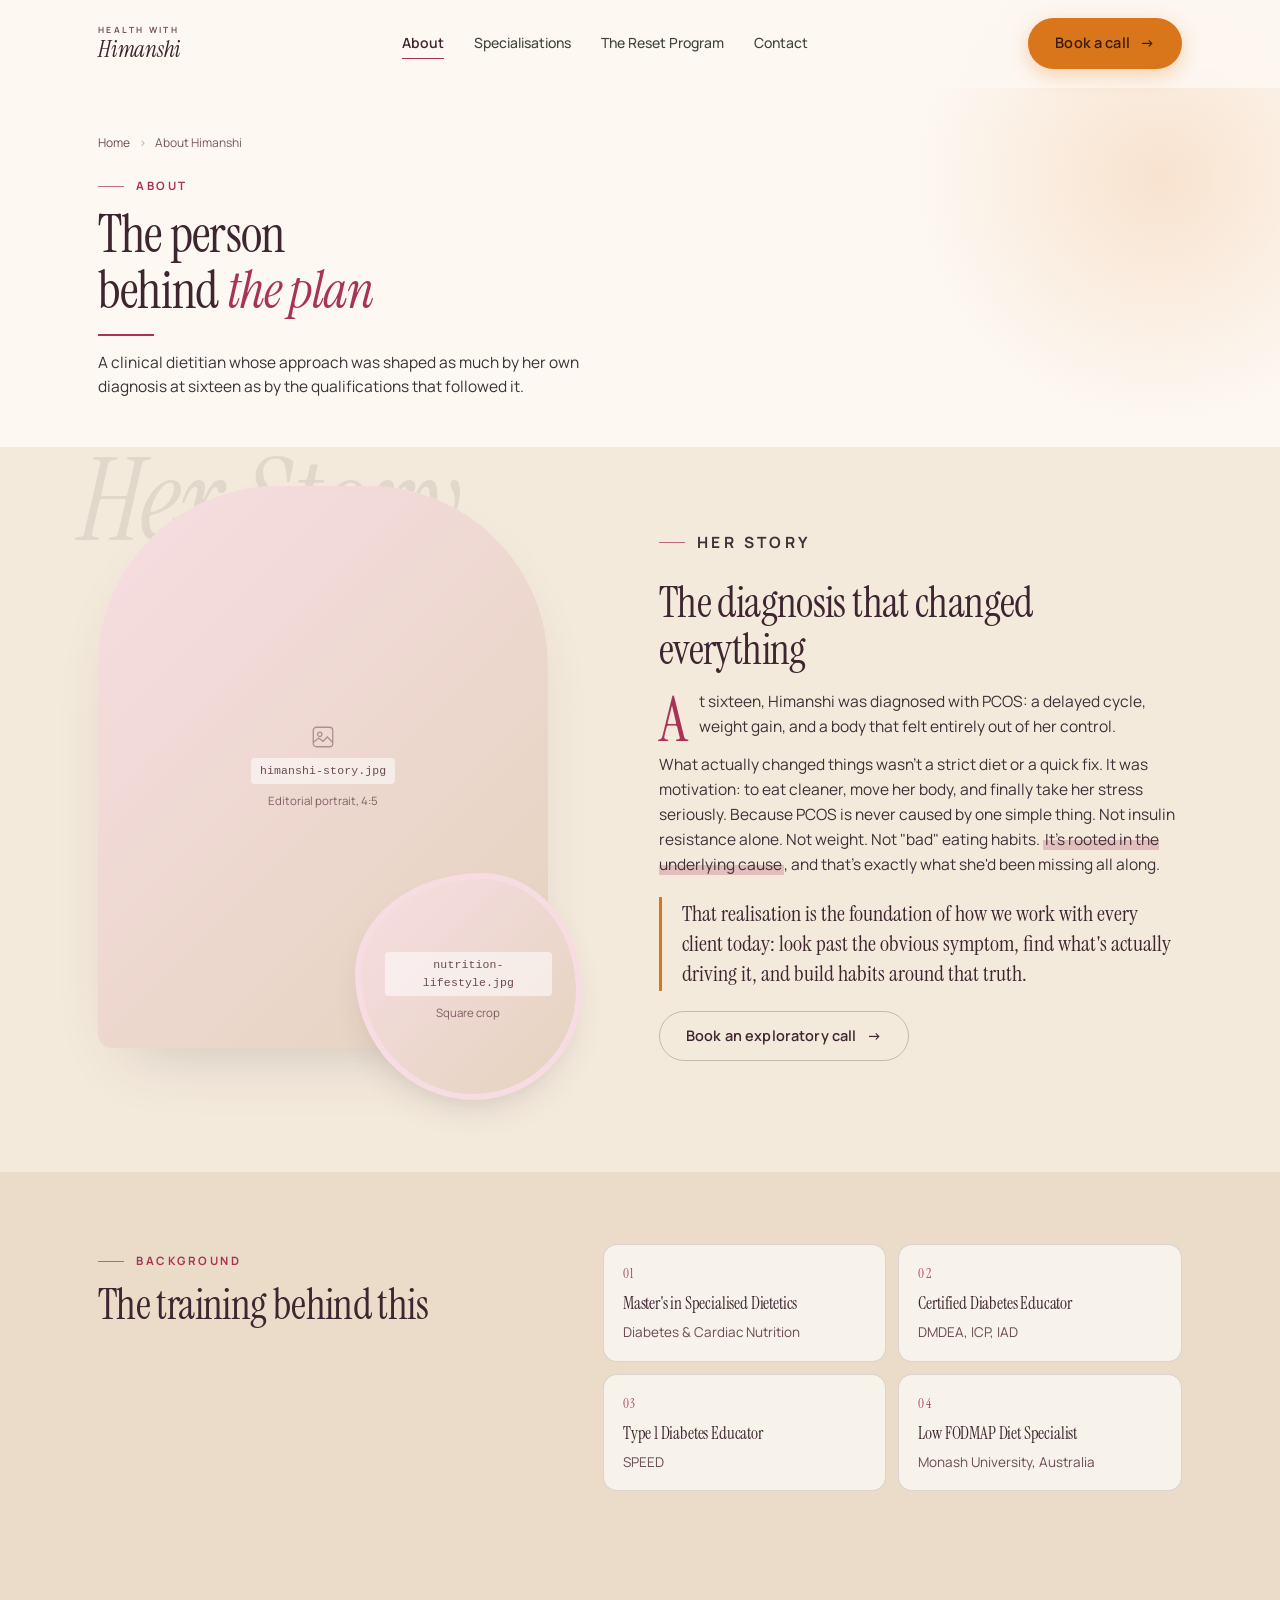
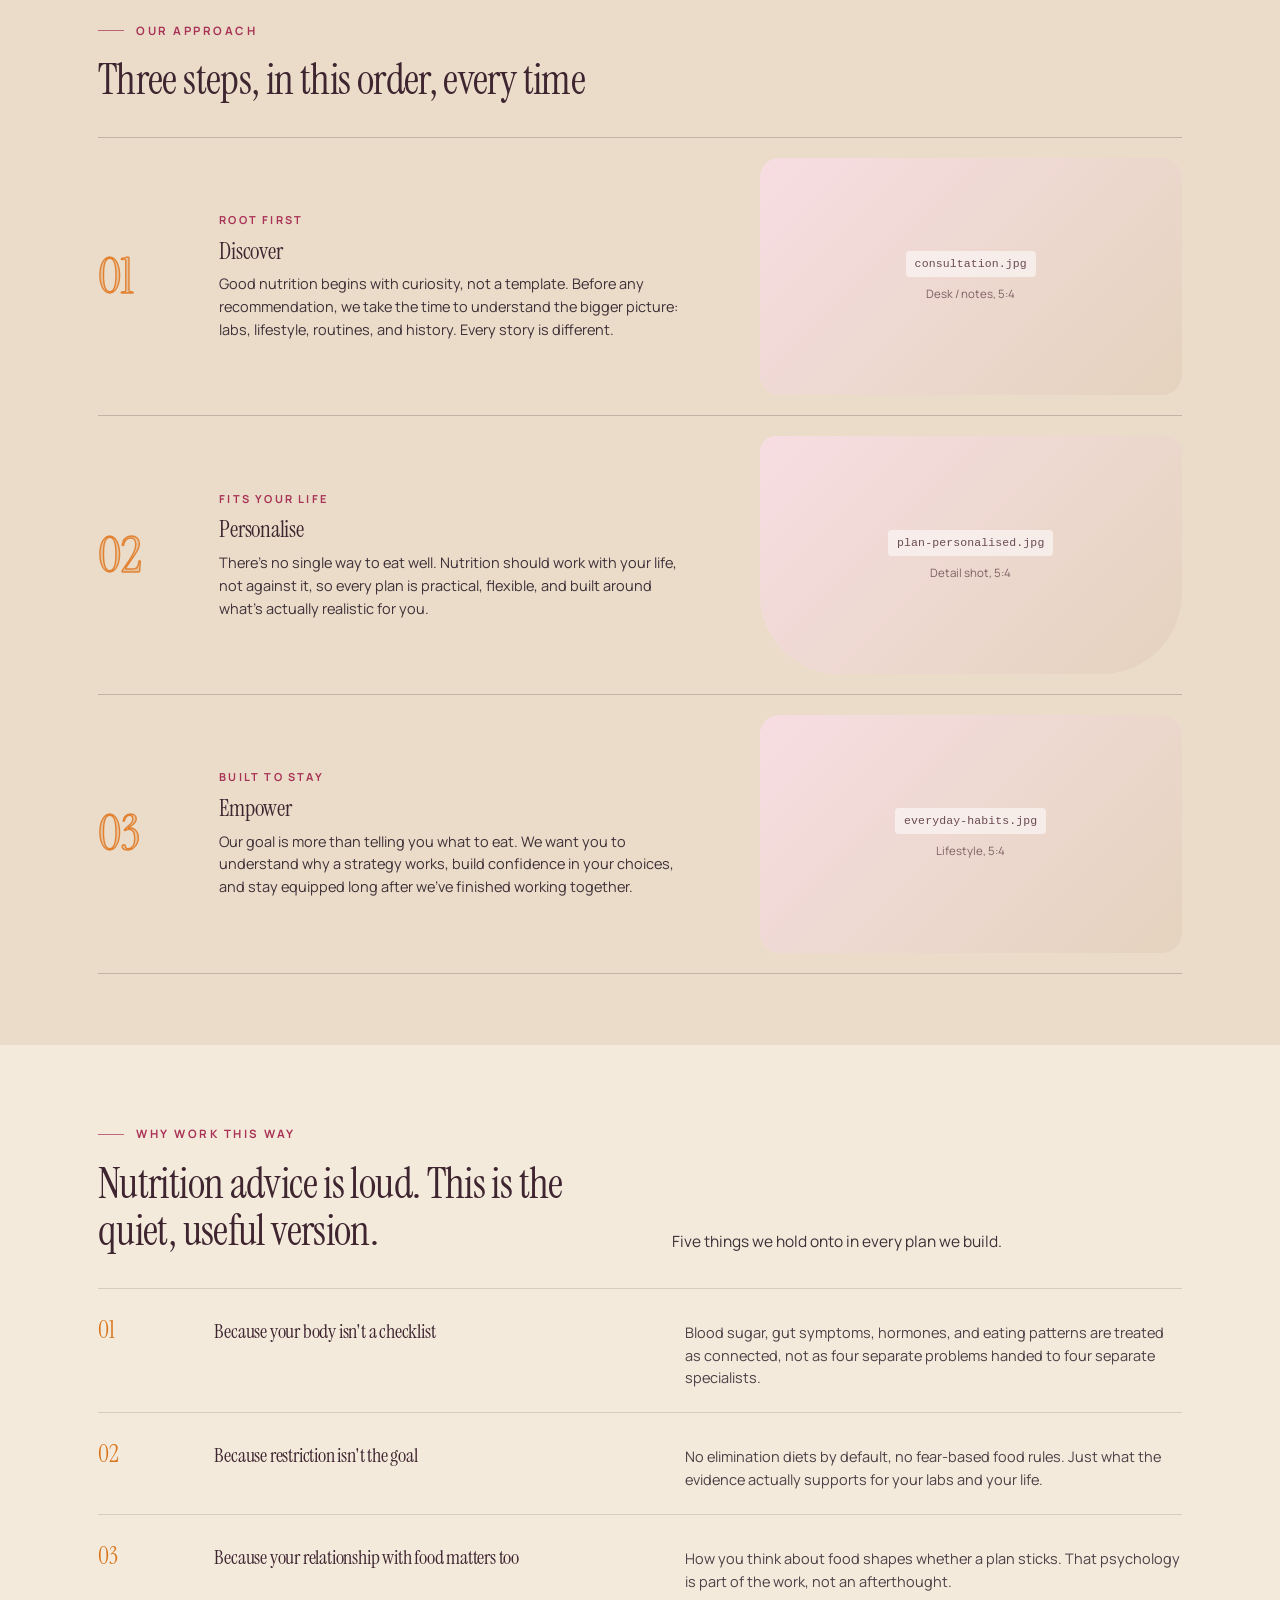
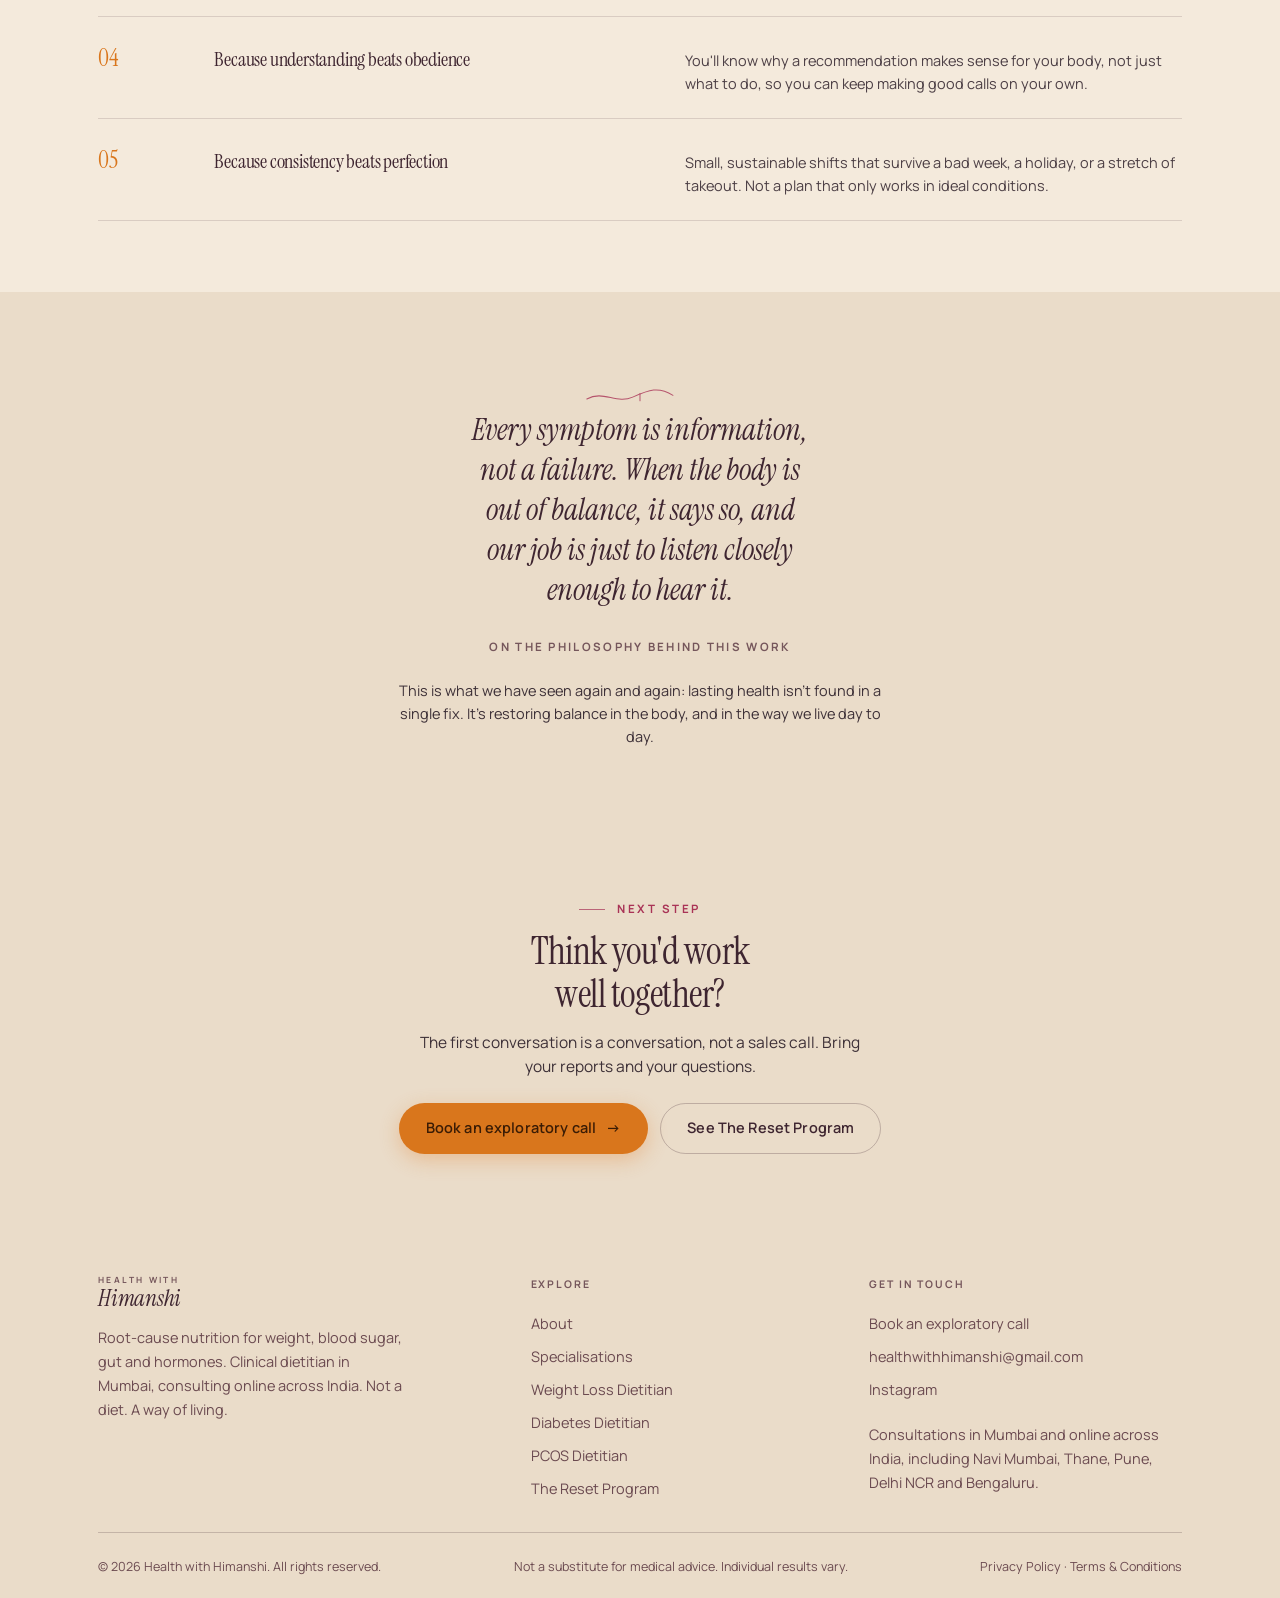
==== about.html @ 66c4ec66 "Add files via upload" ====
<!DOCTYPE html>
<html lang="en-IN">
<head>
<meta charset="UTF-8">
<meta name="viewport" content="width=device-width, initial-scale=1.0">
<meta name="color-scheme" content="light only">
<meta name="theme-color" content="#FDF8F2">
<title>About Himanshi Daryani | Clinical Dietitian in Mumbai</title>
<meta name="description" content="Himanshi Daryani is a Mumbai-based clinical dietitian, Certified Diabetes Educator and Monash-trained Low FODMAP specialist. Her PCOS diagnosis at sixteen shaped how she works.">
<meta name="robots" content="index, follow, max-image-preview:large, max-snippet:-1">
<meta name="author" content="Himanshi Daryani">
<meta name="geo.region" content="IN-MH">
<meta name="geo.placename" content="Mumbai">
<link rel="canonical" href="https://healthwithhimanshi.com/about.html">
<link rel="icon" href="favicon.ico" sizes="any">
<link rel="icon" href="favicon.svg" type="image/svg+xml">
<link rel="apple-touch-icon" href="apple-touch-icon.png">
<meta property="og:type" content="website">
<meta property="og:site_name" content="Health with Himanshi">
<meta property="og:locale" content="en_IN">
<meta property="og:url" content="https://healthwithhimanshi.com/about.html">
<meta property="og:title" content="About Himanshi Daryani | Clinical Dietitian in Mumbai">
<meta property="og:description" content="Himanshi Daryani is a Mumbai-based clinical dietitian, Certified Diabetes Educator and Monash-trained Low FODMAP specialist. Her PCOS diagnosis at sixteen shaped how she works.">
<meta property="og:image" content="https://healthwithhimanshi.com/himanshi-hero.jpg">
<meta property="og:image:width" content="1200">
<meta property="og:image:height" content="1500">
<meta name="twitter:card" content="summary_large_image">
<meta name="twitter:title" content="About Himanshi Daryani | Clinical Dietitian in Mumbai">
<meta name="twitter:description" content="Himanshi Daryani is a Mumbai-based clinical dietitian, Certified Diabetes Educator and Monash-trained Low FODMAP specialist. Her PCOS diagnosis at sixteen shaped how she works.">
<meta name="twitter:image" content="https://healthwithhimanshi.com/himanshi-hero.jpg">
<link rel="preconnect" href="https://fonts.googleapis.com">
<link rel="preconnect" href="https://fonts.gstatic.com" crossorigin>
<link href="https://fonts.googleapis.com/css2?family=Instrument+Serif:ital@0;1&family=Manrope:wght@400;500;600;700&display=swap" rel="stylesheet">
<link rel="stylesheet" href="assets/styles.css">
<script src="assets/script.js" defer></script>
<script type="application/ld+json">
{
  "@context": "https://schema.org",
  "@type": ["MedicalBusiness", "Dietitian"],
  "@id": "https://healthwithhimanshi.com/#business",
  "name": "Health with Himanshi",
  "alternateName": ["Himanshi Daryani, Clinical Dietitian & Nutritionist", "Health with Himanshi Dietician Mumbai"],
  "url": "https://healthwithhimanshi.com/",
  "image": "https://healthwithhimanshi.com/himanshi-hero.jpg",
  "logo": "https://healthwithhimanshi.com/himanshi-hero.jpg",
  "description": "Clinical dietitian and nutritionist in Mumbai offering root-cause nutrition counselling for weight loss, diabetes, PCOS, gut health and cholesterol. In-clinic in Mumbai and online across India.",
  "priceRange": "$$",
  "email": "healthwithhimanshi@gmail.com",
  "currenciesAccepted": "INR",
  "address": {
    "@type": "PostalAddress",
    "addressLocality": "Mumbai",
    "addressRegion": "Maharashtra",
    "addressCountry": "IN"
  },
  "areaServed": [
    { "@type": "City", "name": "Mumbai" },
    { "@type": "City", "name": "Navi Mumbai" },
    { "@type": "City", "name": "Thane" },
    { "@type": "Country", "name": "India" }
  ],
  "availableLanguage": ["English", "Hindi"],
  "openingHoursSpecification": [{
    "@type": "OpeningHoursSpecification",
    "dayOfWeek": ["Monday", "Tuesday", "Wednesday", "Thursday", "Friday", "Saturday"],
    "opens": "10:00",
    "closes": "19:00"
  }],
  "sameAs": [
    "https://www.instagram.com/p/DcQxlRtiGsH"
  ],
  "knowsAbout": [
    "Weight loss and sustainable weight management",
    "Type 2 Diabetes nutrition",
    "Type 1 Diabetes carbohydrate counting",
    "Prediabetes and insulin resistance",
    "Polycystic Ovary Syndrome (PCOS)",
    "Irritable Bowel Syndrome and low FODMAP diet",
    "Cholesterol and cardiac nutrition",
    "Indian vegetarian diet planning"
  ],
  "medicalSpecialty": "Dietetics",
  "founder": {
    "@type": "Person",
    "@id": "https://healthwithhimanshi.com/#himanshi",
    "name": "Himanshi Daryani",
    "jobTitle": "Clinical Dietitian & Nutritionist",
    "hasCredential": [
      "Master's in Specialised Dietetics, Diabetes & Cardiac Nutrition",
      "Certified Diabetes Educator (DMDEA, ICP, IAD)",
      "Type 1 Diabetes Educator (SPEED)",
      "Low FODMAP Diet Specialist, Monash University, Australia"
    ]
  },
  "hasOfferCatalog": {
    "@type": "OfferCatalog",
    "name": "Nutrition counselling services",
    "itemListElement": [
      { "@type": "Offer", "itemOffered": { "@type": "Service", "name": "Weight loss nutrition counselling", "url": "https://healthwithhimanshi.com/weight-loss-dietitian-mumbai.html" } },
      { "@type": "Offer", "itemOffered": { "@type": "Service", "name": "Diabetes nutrition counselling", "url": "https://healthwithhimanshi.com/diabetes-dietitian-mumbai.html" } },
      { "@type": "Offer", "itemOffered": { "@type": "Service", "name": "PCOS nutrition counselling", "url": "https://healthwithhimanshi.com/pcos-dietitian-mumbai.html" } },
      { "@type": "Offer", "itemOffered": { "@type": "Service", "name": "The Reset Program", "url": "https://healthwithhimanshi.com/programs.html" } }
    ]
  },
  "makesOffer": {
    "@type": "Offer",
    "itemOffered": {
      "@type": "Service",
      "name": "The Reset Program",
      "description": "A structured, personalised 1:1 nutrition counselling programme for weight, blood sugar, gut or hormonal concerns.",
      "provider": { "@id": "https://healthwithhimanshi.com/#business" }
    }
  }
}
</script>
<script type="application/ld+json">
{
  "@context": "https://schema.org",
  "@type": "BreadcrumbList",
  "itemListElement": [
    {
      "@type": "ListItem",
      "position": 1,
      "name": "Home",
      "item": "https://healthwithhimanshi.com/"
    },
    {
      "@type": "ListItem",
      "position": 2,
      "name": "About",
      "item": "https://healthwithhimanshi.com/about.html"
    }
  ]
}
</script>
</head>
<body>
<a class="skip" href="#main">Skip to content</a>
<header class="site-header" id="top">
  <nav class="nav" aria-label="Primary">
    <a href="index.html" class="brand" aria-label="Health with Himanshi, home">
      <span class="brand-text">
        <span class="brand-top">Health with</span>
        <span class="brand-name">Himanshi</span>
      </span>
    </a>
    <div class="navlinks">
      <a href="about.html" aria-current="page">About</a>
      <a href="specialisations.html">Specialisations</a>
      <a href="programs.html">The Reset Program</a>
      <a href="contact.html">Contact</a>
    </div>
    <a href="contact.html" class="btn btn-primary nav-cta">Book a call <span class="arw" aria-hidden="true">&#8594;</span></a>
    <button class="menu-btn" id="menuBtn" aria-label="Open menu" aria-expanded="false" aria-controls="drawer">
      <span aria-hidden="true"></span>
    </button>
  </nav>
</header>
<div class="drawer" id="drawer">
  <a href="about.html" aria-current="page">About</a>
  <a href="specialisations.html">Specialisations</a>
  <a href="programs.html">The Reset Program</a>
  <a href="contact.html">Contact</a>
  <a href="contact.html" class="drawer-cta">Get in touch &#8594;</a>
</div>
<main id="main">
<section class="page-hero band-ivory">
  <div class="wrap">
    <div class="crumb"><a href="index.html">Home</a><span aria-hidden="true">&rsaquo;</span><span>About Himanshi</span></div>
    <p class="eyebrow rv">About</p>
    <h1 class="rv rv-d1">The person behind <span class="accent">the plan</span></h1>
    <div class="rule rv rv-d1"></div>
    <p class="lede rv rv-d2">A clinical dietitian whose approach was shaped as much by her own diagnosis at sixteen as by the qualifications that followed it.</p>
      
  </div>
</section><section id="story" class="band-sage pad-bot" style="padding-top:clamp(20px,3vw,40px)">
  <div class="wrap story-grid">
    <div class="story-media rv">
      <span class="story-watermark" aria-hidden="true">Her Story</span>
      <!-- ▼ REPLACE: himanshi-story.jpg -->
      <div class="frame frame-arch story-main">
        <img src="himanshi-story.jpg" loading="lazy" decoding="async" alt="Himanshi at work with a client">
        <div class="ph" aria-hidden="true">
          <svg viewBox="0 0 24 24" fill="none" stroke="currentColor" stroke-width="1.2"><rect x="3" y="3" width="18" height="18" rx="3"/><circle cx="9" cy="9.5" r="2"/><path d="m3 17 5-4 4 3 4-4 5 5"/></svg>
          <code>himanshi-story.jpg</code>
          <small>Editorial portrait, 4:5</small>
        </div>
      </div>
      <!-- ▼ REPLACE: nutrition-lifestyle.jpg -->
      <div class="frame frame-blob story-sub">
        <img src="nutrition-lifestyle.jpg" loading="lazy" decoding="async" alt="Everyday food and lifestyle detail">
        <div class="ph" aria-hidden="true"><code>nutrition-lifestyle.jpg</code><small>Square crop</small></div>
      </div>
    </div>
    <div class="story-body">
      <p class="eyebrow rv">Her Story</p>
      <h2 class="rv rv-d1">The diagnosis that changed everything</h2>
      <p class="first rv rv-d2">At sixteen, Himanshi was diagnosed with PCOS: a delayed cycle, weight gain, and a body that felt entirely out of her control.</p>
      <p class="rv rv-d2">What actually changed things wasn't a strict diet or a quick fix. It was motivation: to eat cleaner, move her body, and finally take her stress seriously. Because PCOS is never caused by one simple thing. Not insulin resistance alone. Not weight. Not "bad" eating habits. <mark class="hl">It's rooted in the underlying cause</mark>, and that's exactly what she'd been missing all along.</p>
      <blockquote class="pullquote rv rv-d3">That realisation is the foundation of how we work with every client today: look past the obvious symptom, find what's actually driving it, and build habits around that truth.</blockquote>
      <a href="contact.html" class="btn btn-ghost rv rv-d3">Book an exploratory call <span class="arw" aria-hidden="true">→</span></a>
    </div>
  </div>
</section><section id="credentials" class="band-olive pad">
  <div class="wrap cred-grid">
    <div class="cred-lead">
      <p class="eyebrow rv">Background</p>
      <!-- Was "Why trust Himanshi?" (mine, third-person). Reverted to her own phrasing, hedge removed.
           The invented sub-line has been deleted rather than left as an unverified claim. -->
      <h2 class="rv rv-d1">The training behind this</h2>
    </div>
    <div class="cred-cards">
      <article class="cred-card rv rv-d1">
        <span class="idx">01</span>
        <h3>Master's in Specialised Dietetics</h3>
        <p>Diabetes &amp; Cardiac Nutrition</p>
      </article>
      <article class="cred-card rv rv-d2">
        <span class="idx">02</span>
        <h3>Certified Diabetes Educator</h3>
        <p>DMDEA, ICP, IAD</p>
      </article>
      <article class="cred-card rv rv-d3">
        <span class="idx">03</span>
        <h3>Type 1 Diabetes Educator</h3>
        <p>SPEED</p>
      </article>
      <article class="cred-card rv rv-d4">
        <span class="idx">04</span>
        <h3>Low FODMAP Diet Specialist</h3>
        <p>Monash University, Australia</p>
      </article>
    </div>
  </div>
</section><section id="approach" class="band-olive pad-bot" style="padding-top:clamp(30px,4vw,50px)">
  <div class="wrap">
    <div class="why-head">
      <div>
        <p class="eyebrow rv">Our approach</p>
        <h2 class="rv rv-d1" style="margin-top:16px">Three steps, in this order, every time</h2>
      </div>
    </div>
    <div class="steps">
      <article class="step rv">
        <div class="step-num" aria-hidden="true">01</div>
        <div class="step-copy">
          <span class="kicker">Root First</span>
          <h3>Discover</h3>
          <p>Good nutrition begins with curiosity, not a template. Before any recommendation, we take the time to understand the bigger picture: labs, lifestyle, routines, and history. Every story is different.</p>
        </div>
        <!-- ▼ REPLACE: consultation.jpg -->
        <div class="frame frame-soft step-media">
          <img src="consultation.jpg" loading="lazy" decoding="async" alt="Consultation notes and lab reports on a desk">
          <div class="ph" aria-hidden="true"><code>consultation.jpg</code><small>Desk / notes, 5:4</small></div>
        </div>
      </article>
      <article class="step rv">
        <div class="step-num" aria-hidden="true">02</div>
        <div class="step-copy">
          <span class="kicker">Fits Your Life</span>
          <h3>Personalise</h3>
          <p>There's no single way to eat well. Nutrition should work with your life, not against it, so every plan is practical, flexible, and built around what's actually realistic for you.</p>
        </div>
        <!-- ▼ REPLACE: plan-personalised.jpg -->
        <div class="frame frame-soft step-media">
          <img src="plan-personalised.jpg" loading="lazy" decoding="async" alt="A personalised nutrition plan being written">
          <div class="ph" aria-hidden="true"><code>plan-personalised.jpg</code><small>Detail shot, 5:4</small></div>
        </div>
      </article>
      <article class="step rv">
        <div class="step-num" aria-hidden="true">03</div>
        <div class="step-copy">
          <span class="kicker">Built to Stay</span>
          <h3>Empower</h3>
          <p>Our goal is more than telling you what to eat. We want you to understand why a strategy works, build confidence in your choices, and stay equipped long after we've finished working together.</p>
        </div>
        <!-- ▼ REPLACE: everyday-habits.jpg -->
        <div class="frame frame-soft step-media">
          <img src="everyday-habits.jpg" loading="lazy" decoding="async" alt="An everyday moment of eating well">
          <div class="ph" aria-hidden="true"><code>everyday-habits.jpg</code><small>Lifestyle, 5:4</small></div>
        </div>
      </article>
    </div>
  </div>
</section><section id="why" class="band-sage pad">
  <div class="wrap">
    <div class="why-head">
      <div>
        <p class="eyebrow rv">Why work this way</p>
        <h2 class="rv rv-d1" style="margin-top:16px">Nutrition advice is loud. This is the quiet, useful version.</h2>
      </div>
      <p class="lede rv rv-d2">Five things we hold onto in every plan we build.</p>
    </div>
    <div class="why-list">
      <article class="why-row rv">
        <span class="num" aria-hidden="true">01</span>
        <h3>Because your body isn't a checklist</h3>
        <p>Blood sugar, gut symptoms, hormones, and eating patterns are treated as connected, not as four separate problems handed to four separate specialists.</p>
      </article>
      <article class="why-row rv">
        <span class="num" aria-hidden="true">02</span>
        <h3>Because restriction isn't the goal</h3>
        <p>No elimination diets by default, no fear-based food rules. Just what the evidence actually supports for your labs and your life.</p>
      </article>
      <article class="why-row rv">
        <span class="num" aria-hidden="true">03</span>
        <h3>Because your relationship with food matters too</h3>
        <p>How you think about food shapes whether a plan sticks. That psychology is part of the work, not an afterthought.</p>
      </article>
      <article class="why-row rv">
        <span class="num" aria-hidden="true">04</span>
        <h3>Because understanding beats obedience</h3>
        <p>You'll know why a recommendation makes sense for your body, not just what to do, so you can keep making good calls on your own.</p>
      </article>
      <article class="why-row rv">
        <span class="num" aria-hidden="true">05</span>
        <h3>Because consistency beats perfection</h3>
        <p>Small, sustainable shifts that survive a bad week, a holiday, or a stretch of takeout. Not a plan that only works in ideal conditions.</p>
      </article>
    </div>
  </div>
</section>
<section class="closing band-olive pad">
  <div class="wrap-narrow">
    <svg class="leafline rv" viewBox="0 0 120 20" fill="none" aria-hidden="true"><path d="M2 12C20 2 34 18 52 10s28-12 44-2" stroke-width="1.1" stroke-linecap="round"/><path d="M60 6v8" stroke-width="1.1" stroke-linecap="round"/></svg>
    <blockquote class="rv rv-d1">Every symptom is information, not a failure. When the body is out of balance, it says so, and our job is just to listen closely enough to hear it.</blockquote>
    <cite class="rv rv-d2">On the philosophy behind this work</cite>
    <p class="reflect rv rv-d3">This is what we have seen again and again: lasting health isn't found in a single fix. It's restoring balance in the body, and in the way we live day to day.</p>
  </div>
</section>
<section class="cta-band pad">
  <div class="wrap">
    <p class="eyebrow rv" style="justify-content:center">Next step</p>
    <h2 class="rv rv-d1">Think you'd work well together?</h2>
    <p class="lede rv rv-d2">The first conversation is a conversation, not a sales call. Bring your reports and your questions.</p>
    <div class="row rv rv-d3">
      <a href="contact.html" class="btn btn-primary">Book an exploratory call <span class="arw" aria-hidden="true">&#8594;</span></a>
      <a href="programs.html" class="btn btn-ghost">See The Reset Program</a>
    </div>
  </div>
</section>
</main>
<footer>
  <div class="wrap">
    <div class="foot-top">
      <div>
        <a href="index.html" class="brand">
          <span class="brand-text"><span class="brand-top">Health with</span><span class="brand-name">Himanshi</span></span>
        </a>
        <p class="foot-blurb">Root-cause nutrition for weight, blood sugar, gut and hormones. Clinical dietitian in Mumbai, consulting online across India. Not a diet. A way of living.</p>
      </div>
      <div>
        <h4>Explore</h4>
        <nav aria-label="Footer">
          <a href="about.html">About</a>
          <a href="specialisations.html">Specialisations</a>
          <a href="weight-loss-dietitian-mumbai.html">Weight Loss Dietitian</a>
          <a href="diabetes-dietitian-mumbai.html">Diabetes Dietitian</a>
          <a href="pcos-dietitian-mumbai.html">PCOS Dietitian</a>
          <a href="programs.html">The Reset Program</a>
        </nav>
      </div>
      <div>
        <h4>Get in touch</h4>
        <nav aria-label="Contact">
          <a href="contact.html">Book an exploratory call</a>
          <a href="mailto:healthwithhimanshi@gmail.com">healthwithhimanshi@gmail.com</a>
          <a href="https://www.instagram.com/p/DcQxlRtiGsH">Instagram</a>
        </nav>
        <p class="foot-blurb">Consultations in Mumbai and online across India, including Navi Mumbai, Thane, Pune, Delhi NCR and Bengaluru.</p>
      </div>
    </div>
    <div class="foot-bot">
      <span>&copy; 2026 Health with Himanshi. All rights reserved.</span>
      <span>Not a substitute for medical advice. Individual results vary.</span>
      <span><a href="privacy-policy.html">Privacy Policy</a> &middot; <a href="terms-and-conditions.html">Terms &amp; Conditions</a></span>
    </div>
  </div>
</footer>
<div class="mobile-cta" id="mobileCta">
  <a href="contact.html" class="btn btn-primary">Book a call</a>
  <a href="programs.html" class="btn btn-ghost">The Reset</a>
</div>
</body>
</html>
---- assets/styles.css ----
/* ============================================================
   HEALTH WITH HIMANSHI design tokens
   ============================================================ */
/* ===========================================================================
   PALETTE. Option A "Saffron & Forest" is live below.
   To switch, replace the 13 --colour lines in :root with one of these blocks.
   ---- OPTION B: "Coral & Teal" (fresh modern clinic) ----
   --ivory:#FFFAF6;  --ivory-warm:#FDEEE5;  --sage:#E2F4F2;  --sage-deep:#B9E4E0;
   --moss:#D2EEEC;   --clay:#FFE7DE;        --olive:#0C4F4E;  --olive-mid:#22605E;
   --olive-soft:#3D5F5D;  --charcoal:#1C2A29;
   --accent:#D8401C; --accent-ink:#A82F12;  --accent-soft:#F2704B;  --blush:#FFDDD0;
   ---- OPTION C: "Lime & Berry" (boldest, most plant-forward) ----
   --ivory:#FDFDF5;  --ivory-warm:#F5F8E6;  --sage:#EDF7DC;  --sage-deep:#D2E9B4;
   --moss:#E4F3CE;   --clay:#FBE3EC;        --olive:#33501A;  --olive-mid:#4A6B2A;
   --olive-soft:#4B5E34;  --charcoal:#22271B;
   --accent:#C42063; --accent-ink:#9C1A4B;  --accent-soft:#E0538A;  --blush:#F9D6E3;
   =========================================================================== */
:root{
  color-scheme:light only;
  /* 60: warm near-neutrals carry the large surfaces */
  --ivory:#FDF8F2;       /* cream, the page */
  --ivory-warm:#F6ECDF;
  --sage:#F4EADC;        /* oat band */
  --sage-deep:#E4D3BE;
  --moss:#EADCC9;        /* sand band, the deeper one */
  /* 30: the dark that anchors everything */
  --olive:#3E2530;       /* warm espresso-plum ink */
  --olive-mid:#6B4A50;
  --olive-soft:#75565B;
  --charcoal:#2E1F24;
  /* 10: chroma, used only in small moments */
  --clay:#F9DFE3;        /* blush: the one pink surface, kept small */
  --blush:#F7DDE2;       /* pink chips and tints */
  --accent:#D9761C;      /* saffron: fills and buttons */
  --accent-ink:#A93356;  /* rose: labels, numerals, rules */
  --accent-soft:#EFA04A;
  --line:rgba(62,37,48,0.15);
  --line-light:rgba(62,37,48,0.22);
  --max:1180px;
  --gut:clamp(20px,5vw,48px);
  --arch:180px 180px 14px 14px;
}
/* ---------- reset ---------- */
*,*::before,*::after{box-sizing:border-box;margin:0;padding:0;}
html{scroll-behavior:smooth;-webkit-text-size-adjust:100%;color-scheme:light only;}
body{
  background:var(--ivory);
  color:var(--charcoal);
  font-family:'Manrope',system-ui,sans-serif;
  font-size:16px;
  line-height:1.58;
  -webkit-font-smoothing:antialiased;
  overflow-x:hidden;
}
img{max-width:100%;display:block;}
a{color:inherit;text-decoration:none;}
button{font:inherit;cursor:pointer;border:none;background:none;color:inherit;}
:focus-visible{outline:2px solid var(--accent);outline-offset:4px;border-radius:2px;}
/* ---------- type scale ---------- */
.d1,.d2,.d3,h1,h2,h3{
  font-family:'Instrument Serif',Georgia,serif;
  font-weight:400;
  letter-spacing:-0.015em;
  line-height:1.06;
  color:var(--olive);
}
h1,.d1{font-size:clamp(34px,5.6vw,62px);}
h2,.d2{font-size:clamp(26px,3.6vw,42px);line-height:1.12;}
h3,.d3{font-size:clamp(19px,2vw,23px);line-height:1.25;letter-spacing:-0.01em;}
.eyebrow{
  font-family:'Manrope',sans-serif;font-size:11.5px;font-weight:700;
  letter-spacing:.22em;text-transform:uppercase;color:var(--accent-ink);
  display:inline-flex;align-items:center;gap:12px;
}
.eyebrow::before{content:"";width:26px;height:1px;background:var(--accent-ink);opacity:.7;}
.lede{font-size:clamp(15.5px,1.2vw,17px);line-height:1.6;color:#3D3037;max-width:60ch;}
.caption{font-size:13px;letter-spacing:.02em;color:var(--olive-soft);}
.serif-em{font-family:'Instrument Serif',serif;font-style:italic;}
/* ---------- layout ---------- */
.wrap{max-width:var(--max);margin:0 auto;padding-left:var(--gut);padding-right:var(--gut);}
.wrap-narrow{max-width:800px;margin:0 auto;padding-left:var(--gut);padding-right:var(--gut);}
section{position:relative;}
/* stop the sticky header from covering a heading when a nav link jumps to it */
section[id],div[id]{scroll-margin-top:clamp(76px,9vw,104px);}
.pad{padding-block:clamp(44px,5.6vw,78px);}
.pad-top{padding-top:clamp(44px,5.6vw,78px);}
.pad-bot{padding-bottom:clamp(44px,5.6vw,78px);}
/* tone bands */
.band-ivory{background:var(--ivory);}
.band-sage{background:var(--sage);}
.band-olive{background:var(--moss);color:var(--charcoal);}
.band-olive h2,.band-olive h3,.band-olive .d2{color:var(--olive);}
.band-olive .lede{color:#3D3037;}
.band-olive .eyebrow{color:var(--accent-ink);}
.band-olive .eyebrow::before{background:var(--accent-ink);}
/* curved divider */
.curve{display:block;width:100%;height:clamp(40px,6vw,90px);}
.curve path{fill:currentColor;}
/* ---------- buttons ---------- */
.btn{
  display:inline-flex;align-items:center;justify-content:center;gap:10px;
  padding:13px 26px;border-radius:100px;font-size:14.5px;font-weight:600;
  letter-spacing:.01em;position:relative;overflow:hidden;
  transition:transform .3s cubic-bezier(.2,.7,.3,1), box-shadow .3s ease, background .3s ease, color .3s ease, border-color .3s ease;
  border:1px solid transparent;
}
.btn .arw{transition:transform .3s cubic-bezier(.2,.7,.3,1);}
.btn:hover .arw{transform:translateX(4px);}
.btn-primary{background:var(--accent);color:#3A1C05;box-shadow:0 6px 20px rgba(224,116,27,.30);}
.btn-primary:hover{background:var(--accent-ink);color:#FFF6EC;transform:translateY(-2px);box-shadow:0 12px 30px rgba(224,116,27,.42);}
.btn-dark{background:var(--olive);color:var(--ivory);}
.btn-dark:hover{background:#1E2419;transform:translateY(-2px);}
.btn-ghost{background:transparent;color:var(--olive);border-color:rgba(62,37,48,.26);}
.btn-ghost:hover{background:var(--olive);color:var(--ivory);border-color:var(--olive);transform:translateY(-2px);}
.btn-light{background:var(--ivory);color:var(--olive);}
.btn-light:hover{background:#fff;transform:translateY(-2px);}
.btn-outline-light{background:transparent;color:var(--ivory);border-color:var(--line-light);}
.btn-outline-light:hover{background:var(--ivory);color:var(--olive);}
/* ---------- header ---------- */
.site-header{
  position:sticky;top:0;z-index:100;
  background:rgba(253,248,242,.90);
  backdrop-filter:blur(12px) saturate(140%);
  border-bottom:1px solid transparent;
  transition:border-color .3s ease, background .3s ease, padding .3s ease;
}
.site-header.is-stuck{border-bottom-color:var(--line);background:rgba(253,248,242,.97);}
.nav{
  display:flex;align-items:center;justify-content:space-between;gap:24px;
  max-width:var(--max);margin:0 auto;padding:18px var(--gut);
  transition:padding .3s ease;
}
.site-header.is-stuck .nav{padding-top:12px;padding-bottom:12px;}
/* wordmark */
.brand{display:flex;align-items:center;line-height:1;}
.brand-text{display:flex;flex-direction:column;gap:3px;}
.brand-top{font-size:8.5px;font-weight:700;letter-spacing:.28em;text-transform:uppercase;color:var(--olive-soft);}
.brand-name{font-family:'Instrument Serif',serif;font-style:italic;font-size:23px;color:var(--olive);letter-spacing:-.01em;}
.navlinks{display:none;align-items:center;gap:30px;font-size:14px;font-weight:500;}
.navlinks a{position:relative;padding:4px 0;color:#40453B;transition:color .25s ease;}
.navlinks a::after{
  content:"";position:absolute;left:0;bottom:0;width:100%;height:1px;
  background:var(--accent-ink);transform:scaleX(0);transform-origin:right;
  transition:transform .35s cubic-bezier(.2,.7,.3,1);
}
.navlinks a:hover{color:var(--olive);}
.navlinks a:hover::after{transform:scaleX(1);transform-origin:left;}
.nav-cta{display:none;}
@media(min-width:1000px){.navlinks{display:flex;}.nav-cta{display:inline-flex;}}
.menu-btn{
  width:44px;height:44px;display:grid;place-items:center;border-radius:50%;
  border:1px solid var(--line);transition:background .25s ease;
}
.menu-btn:hover{background:var(--ivory-warm);}
.menu-btn span{display:block;width:18px;height:1.5px;background:var(--olive);position:relative;transition:transform .3s ease,background .3s ease;}
.menu-btn span::before,.menu-btn span::after{content:"";position:absolute;left:0;width:18px;height:1.5px;background:var(--olive);transition:transform .3s ease,opacity .2s ease;}
.menu-btn span::before{top:-6px;}
.menu-btn span::after{top:6px;}
.menu-btn[aria-expanded="true"] span{background:transparent;}
.menu-btn[aria-expanded="true"] span::before{transform:translateY(6px) rotate(45deg);}
.menu-btn[aria-expanded="true"] span::after{transform:translateY(-6px) rotate(-45deg);}
@media(min-width:1000px){.menu-btn{display:none;}}
/* mobile drawer */
.drawer{
  position:fixed;inset:0;z-index:99;background:var(--ivory);
  display:flex;flex-direction:column;justify-content:center;gap:6px;
  padding:100px var(--gut) 40px;
  clip-path:circle(0% at calc(100% - 42px) 42px);
  transition:clip-path .6s cubic-bezier(.65,0,.35,1);
  pointer-events:none;
}
.drawer.open{clip-path:circle(150% at calc(100% - 42px) 42px);pointer-events:auto;}
.drawer a{
  font-family:'Instrument Serif',serif;font-size:clamp(28px,7vw,40px);color:var(--olive);
  padding:9px 0;border-bottom:1px solid var(--line-light);
  opacity:0;transform:translateY(14px);transition:opacity .4s ease,transform .4s ease;
}
.drawer.open a{opacity:1;transform:none;}
.drawer.open a:nth-child(1){transition-delay:.16s}
.drawer.open a:nth-child(2){transition-delay:.21s}
.drawer.open a:nth-child(3){transition-delay:.26s}
.drawer.open a:nth-child(4){transition-delay:.31s}
.drawer.open a:nth-child(5){transition-delay:.36s}
.drawer.open a:nth-child(6){transition-delay:.41s}
.drawer.open a:nth-child(7){transition-delay:.46s}
.drawer .drawer-cta{
  font-family:'Manrope',sans-serif;font-size:15px;font-weight:600;border:none;
  margin-top:26px;align-self:flex-start;background:var(--accent-ink);color:#FFF6F1;
  padding:15px 30px;border-radius:100px;transition-delay:.5s;
}
@media(min-width:1000px){.drawer{display:none;}}
/* ============================================================
   IMAGE FRAMES: the arch is the signature shape
   ============================================================ */
.frame{position:relative;overflow:hidden;background:var(--blush);isolation:isolate;}
.frame img{width:100%;height:100%;object-fit:cover;transition:transform 1.1s cubic-bezier(.2,.7,.3,1);}
.frame:hover img{transform:scale(1.045);}
.frame-arch{border-radius:var(--arch);}
.frame-soft{border-radius:20px;}
.frame-blob{border-radius:56% 44% 48% 52%/44% 52% 48% 56%;}
.frame-circle{border-radius:50%;}
/* placeholder shown when no real photo has been dropped in yet */
.ph{
  position:absolute;inset:0;display:grid;place-content:center;justify-items:center;gap:8px;
  text-align:center;padding:24px;background:
    linear-gradient(135deg,var(--blush) 0%,var(--sage-deep) 100%);
  color:var(--olive-mid);
}
.ph svg{width:26px;height:26px;opacity:.5;}
.ph code{
  font-family:ui-monospace,SFMono-Regular,Menlo,monospace;font-size:11.5px;
  background:rgba(255,255,255,.55);padding:4px 9px;border-radius:4px;letter-spacing:.01em;
}
.ph small{font-size:11.5px;max-width:22ch;line-height:1.5;opacity:.85;}
.frame img.loaded + .ph,.frame img.loaded ~ .ph{display:none;}
/* fine-line decorative arcs */
.deco{position:absolute;pointer-events:none;z-index:0;}
.deco svg{width:100%;height:100%;overflow:visible;}
.deco path,.deco circle,.deco line{fill:none;stroke:var(--accent-ink);stroke-width:1;opacity:.42;}
/* ============================================================
   HERO
   ============================================================ */
.hero{padding-top:clamp(22px,3vw,38px);padding-bottom:clamp(38px,5vw,64px);position:relative;}
.hero::after{ /* warm ambient wash */
  content:"";position:absolute;top:-160px;right:-140px;width:620px;height:620px;z-index:0;
  background:radial-gradient(circle,rgba(224,116,27,.18),transparent 60%);pointer-events:none;
}
.hero-grid{
  display:grid;grid-template-columns:1.06fr .94fr;gap:clamp(30px,5vw,72px);
  align-items:center;position:relative;z-index:1;
}
.hero h1{margin:13px 0 0;}
.hero h1 .accent{font-style:italic;color:var(--accent-ink);}
.hero .rule{width:56px;height:2px;background:var(--accent-ink);margin:17px 0 15px;}
.hero .lede{margin-bottom:10px;}
.hero .tagline{
  font-family:'Instrument Serif',serif;font-style:italic;font-size:clamp(19px,2.1vw,24px);
  color:var(--olive);margin:15px 0 21px;
}
.hero-ctas{display:flex;flex-wrap:wrap;gap:12px;align-items:center;}
.hero-trust{display:flex;flex-wrap:wrap;gap:8px 18px;margin-top:20px;}
.hero-trust li{
  list-style:none;font-size:12.5px;font-weight:600;letter-spacing:.04em;color:var(--olive-mid);
  display:flex;align-items:center;gap:7px;text-transform:uppercase;
}
.hero-trust li::before{content:"";width:5px;height:5px;border-radius:50%;background:var(--accent-ink);}
/* portrait composition */
.hero-media{position:relative;}
.hero-portrait{aspect-ratio:4/5;position:relative;z-index:2;box-shadow:0 30px 70px -30px rgba(62,37,48,.26);}
.hero-ring{
  position:absolute;inset:auto auto -22px -22px;width:62%;aspect-ratio:1;z-index:1;
  border:1.5px solid var(--accent-ink);opacity:.45;border-radius:var(--arch);
}
.hero-dots{position:absolute;top:-14px;right:-10px;z-index:1;width:88px;height:88px;opacity:.5;}
.scroll-cue{
  display:inline-flex;align-items:center;gap:12px;margin-top:clamp(18px,2.6vw,30px);
  font-size:11px;font-weight:700;letter-spacing:.22em;text-transform:uppercase;color:var(--olive-soft);
}
.scroll-cue .track{width:1px;height:44px;background:var(--line);position:relative;overflow:hidden;}
.scroll-cue .track::after{
  content:"";position:absolute;top:0;left:0;width:1px;height:14px;background:var(--accent-ink);
  animation:cue 2.1s cubic-bezier(.6,0,.4,1) infinite;
}
@keyframes cue{0%{transform:translateY(-16px)}60%,100%{transform:translateY(46px)}}
@media(max-width:900px){
  .hero-grid{grid-template-columns:1fr;gap:38px;}
  .hero-media{order:-1;max-width:400px;margin-inline:auto;width:100%;}
  .hero h1{margin-top:16px;}
}
/* ============================================================
   MARQUEE / TRUST STRIP
   ============================================================ */
.strip{background:var(--clay);color:var(--olive);padding:18px 0;overflow:hidden;border-block:1px solid var(--line);}
.strip-track{display:flex;gap:0;width:max-content;animation:slide 38s linear infinite;}
.strip-track span{
  padding:0 34px;font-size:12px;font-weight:600;letter-spacing:.2em;text-transform:uppercase;
  color:var(--olive-mid);display:flex;align-items:center;gap:34px;white-space:nowrap;
}
.strip-track span::after{content:"";width:5px;height:5px;border-radius:50%;background:var(--accent-ink);flex-shrink:0;}
@keyframes slide{to{transform:translateX(-50%)}}
/* ============================================================
   CREDENTIALS
   ============================================================ */
.cred-grid{display:grid;grid-template-columns:.85fr 1.15fr;gap:clamp(34px,6vw,80px);align-items:start;}
@media(max-width:900px){.cred-grid{grid-template-columns:1fr;gap:34px;}}
.cred-cards{display:grid;grid-template-columns:1fr 1fr;gap:12px;}
@media(max-width:560px){.cred-cards{grid-template-columns:1fr;}}
.cred-card{
  background:rgba(255,255,255,.62);border:1px solid var(--line);border-radius:14px;
  padding:19px 19px 18px;position:relative;overflow:hidden;
  transition:background .35s ease,transform .35s cubic-bezier(.2,.7,.3,1),border-color .35s ease;
}
.cred-card:hover{background:#fff;transform:translateY(-4px);border-color:var(--accent-ink);}
.cred-card .idx{
  font-family:'Instrument Serif',serif;font-size:13px;color:var(--accent-ink);
  letter-spacing:.1em;display:block;margin-bottom:9px;
}
.cred-card h3{font-size:17px;line-height:1.26;color:var(--olive);margin-bottom:7px;}
.cred-card p{font-size:13.5px;color:var(--olive-mid);line-height:1.55;}
.cred-lead h2{margin:11px 0 0;}
.cred-lead .quiet{color:#3D3037;font-size:16px;max-width:40ch;}
/* ============================================================
   MISSION QUOTE: big type moment
   ============================================================ */
.mission{text-align:center;position:relative;overflow:hidden;}
.mission .mark{
  font-family:'Instrument Serif',serif;font-size:clamp(70px,11vw,130px);line-height:.6;
  color:var(--accent);opacity:.30;display:block;height:.42em;
}
.mission blockquote{
  font-family:'Instrument Serif',serif;font-size:clamp(23px,3.4vw,40px);line-height:1.2;
  color:var(--olive);max-width:20ch;margin:0 auto 18px;letter-spacing:-.015em;
}
.mission blockquote em{color:var(--accent-ink);}
.mission cite{
  font-style:normal;font-size:12px;font-weight:700;letter-spacing:.2em;
  text-transform:uppercase;color:var(--olive-soft);
}
/* ============================================================
   STORY
   ============================================================ */
.story-grid{display:grid;grid-template-columns:1fr 1.08fr;gap:clamp(36px,6vw,88px);align-items:center;}
@media(max-width:900px){.story-grid{grid-template-columns:1fr;gap:40px;}}
.story-media{position:relative;padding-bottom:52px;padding-right:34px;}
.story-main{aspect-ratio:4/5;box-shadow:0 30px 70px -34px rgba(62,37,48,.24);}
.story-sub{
  position:absolute;right:0;bottom:0;width:47%;aspect-ratio:1;z-index:3;
  border:6px solid var(--blush);box-shadow:0 18px 40px -20px rgba(62,37,48,.24);
}
.story-watermark{
  font-family:'Instrument Serif',serif;font-style:italic;
  font-size:clamp(56px,9vw,120px);line-height:.9;color:var(--olive);opacity:.09;
  position:absolute;top:-6%;left:-4%;z-index:0;pointer-events:none;user-select:none;
}
.story-body h2{margin:11px 0 16px;}
.story-body p{margin-bottom:13px;color:#3D3037;font-size:15.5px;line-height:1.62;}
.story-body p.first::first-letter{
  font-family:'Instrument Serif',serif;font-size:62px;line-height:.82;float:left;
  padding:6px 12px 0 0;color:var(--accent-ink);
}
.pullquote{
  border-left:3px solid var(--accent);padding:2px 0 2px 20px;margin:20px 0;
  font-family:'Instrument Serif',serif;font-size:clamp(18px,2vw,22px);
  line-height:1.35;color:var(--olive);
}
mark.hl{
  background:linear-gradient(180deg,transparent 56%,rgba(169,51,86,.24) 56%);
  color:inherit;padding:0 2px;
}
/* ============================================================
   APPROACH: signature 3-step framework
   ============================================================ */
.steps{margin-top:clamp(14px,2.2vw,26px);display:flex;flex-direction:column;}
.step{
  display:grid;grid-template-columns:88px 1.2fr 1fr;gap:clamp(18px,2.6vw,36px);
  align-items:center;padding:clamp(13px,1.9vw,20px) 0;border-top:1px solid var(--line-light);
}
.step:last-child{border-bottom:1px solid var(--line-light);}
.step-num{
  font-family:'Instrument Serif',serif;font-size:clamp(34px,4vw,54px);line-height:.8;
  color:transparent;-webkit-text-stroke:1.4px rgba(224,116,27,.85);
  transition:color .6s ease,-webkit-text-stroke-color .6s ease;
}
.step:hover .step-num,.step.in .step-num{color:rgba(224,116,27,.26);}
.step-copy .kicker{
  font-size:11px;font-weight:700;letter-spacing:.2em;text-transform:uppercase;
  color:var(--accent-ink);margin-bottom:8px;display:block;
}
.step-copy h3{margin-bottom:8px;}
.step-copy p{color:#3D3037;font-size:14.5px;max-width:52ch;}
.step-media{aspect-ratio:16/9;}
.step:nth-child(even) .step-media{border-radius:16px 16px 80px 80px;}
@media(max-width:880px){
  .step{grid-template-columns:52px 1fr;gap:12px 16px;padding-block:22px;align-items:start;}
  .step-num{font-size:42px;}
  .step-copy{grid-column:2;}
  .step-media{aspect-ratio:16/9;order:3;grid-column:1/-1;margin-top:4px;}
}
/* ============================================================
   RESET PROGRAM
   ============================================================ */
.program{
  background:var(--ivory);border-radius:28px;overflow:hidden;
  box-shadow:0 40px 90px -46px rgba(62,37,48,.26);
  display:grid;grid-template-columns:.95fr 1.05fr;
  position:relative;z-index:2;
}
@media(max-width:920px){.program{grid-template-columns:1fr;border-radius:20px;}}
.program-left{
  background:var(--moss);color:var(--charcoal);padding:clamp(26px,3.2vw,40px);
  display:flex;flex-direction:column;justify-content:space-between;gap:30px;position:relative;overflow:hidden;
}
.program-left::after{
  content:"";position:absolute;right:-70px;bottom:-70px;width:240px;height:240px;
  border:1px solid rgba(224,116,27,.55);border-radius:50%;
}
.program-left h2{color:var(--olive);margin:10px 0 11px;font-size:clamp(26px,3vw,38px);}
.program-left .lede{color:#3D3037;font-size:16px;}
.program-meta{display:flex;flex-wrap:wrap;gap:22px;margin-top:26px;position:relative;z-index:1;}
.program-meta div{border-top:1px solid var(--line-light);padding-top:11px;min-width:110px;}
.program-meta dt{font-size:10.5px;font-weight:700;letter-spacing:.18em;text-transform:uppercase;color:var(--olive-soft);}
.program-meta dd{font-family:'Instrument Serif',serif;font-size:21px;color:var(--olive);margin-top:3px;}
.program-right{padding:clamp(24px,3vw,38px);}
.program-right .eyebrow{margin-bottom:16px;}
.incl{display:grid;grid-template-columns:1fr 1fr;gap:2px 26px;}
@media(max-width:620px){.incl{grid-template-columns:1fr;}}
.incl li{
  list-style:none;display:flex;gap:12px;align-items:flex-start;
  padding:9px 0;border-bottom:1px solid var(--line);font-size:14px;line-height:1.45;color:#352A30;
}
.incl li .tick{
  flex-shrink:0;width:18px;height:18px;border-radius:50%;background:var(--blush);
  display:grid;place-items:center;margin-top:2px;
}
.incl li .tick svg{width:9px;height:9px;stroke:var(--accent-ink);stroke-width:2.4;fill:none;}
/* ============================================================
   FOCUS AREAS
   ============================================================ */
.focus-grid{display:grid;grid-template-columns:repeat(3,1fr);gap:14px;}
@media(max-width:900px){.focus-grid{grid-template-columns:1fr 1fr;}}
@media(max-width:600px){.focus-grid{grid-template-columns:1fr;}}
.fcard{
  background:var(--ivory);border:1px solid var(--line);border-radius:18px;
  padding:22px 20px 21px;position:relative;overflow:hidden;
  transition:transform .4s cubic-bezier(.2,.7,.3,1),box-shadow .4s ease,border-color .4s ease;
}
.fcard::before{
  content:"";position:absolute;left:0;top:0;height:3px;width:100%;background:var(--accent);
  transform:scaleX(0);transform-origin:left;transition:transform .45s cubic-bezier(.2,.7,.3,1);
}
.fcard:hover{transform:translateY(-6px);box-shadow:0 24px 48px -26px rgba(62,37,48,.18);border-color:transparent;}
.fcard:hover::before{transform:scaleX(1);}
.fcard .ic{
  width:38px;height:38px;border-radius:50%;background:var(--blush);display:grid;place-items:center;
  margin-bottom:13px;transition:background .4s ease;
}
.fcard:hover .ic{background:#FBE7D0;}
.fcard .ic svg{width:21px;height:21px;stroke:var(--accent-ink);stroke-width:1.3;fill:none;stroke-linecap:round;stroke-linejoin:round;}
.fcard .tag{
  font-size:10.5px;font-weight:700;letter-spacing:.18em;text-transform:uppercase;
  color:var(--accent-ink);display:block;margin-bottom:9px;
}
.fcard h3{font-size:19px;margin-bottom:6px;}
.fcard p{font-size:14px;color:#4C3F45;line-height:1.52;}
/* ============================================================
   SPECIALISATIONS: condition tabs
   ============================================================ */
.spec{margin-top:clamp(4px,1.2vw,12px);}
.spec-tabs{
  display:flex;gap:8px;overflow-x:auto;padding:4px 0 16px;
  scrollbar-width:none;-ms-overflow-style:none;scroll-snap-type:x proximity;
}
.spec-tabs::-webkit-scrollbar{display:none;}
@media(min-width:1040px){.spec-tabs{flex-wrap:wrap;overflow:visible;}}
.spec-tab{
  flex:0 0 auto;scroll-snap-align:start;
  display:inline-flex;align-items:center;gap:9px;
  padding:11px 18px;border-radius:100px;
  border:1px solid var(--line);background:rgba(255,255,255,.6);
  font-size:13.5px;font-weight:600;color:var(--olive-mid);white-space:nowrap;
  transition:background .3s ease,color .3s ease,border-color .3s ease,transform .3s ease;
}
.spec-tab svg{width:16px;height:16px;stroke:currentColor;stroke-width:1.4;fill:none;stroke-linecap:round;stroke-linejoin:round;flex-shrink:0;}
.spec-tab:hover{border-color:var(--accent-ink);color:var(--olive);transform:translateY(-1px);}
.spec-tab[aria-selected="true"]{background:var(--olive);border-color:var(--olive);color:var(--ivory);}
.spec-panel{display:none;}
.spec-panel.active{display:block;animation:specIn .5s cubic-bezier(.2,.7,.3,1);}
@keyframes specIn{from{opacity:0;transform:translateY(14px)}to{opacity:1;transform:none}}
.spec-body{
  display:grid;grid-template-columns:1fr 1fr;gap:clamp(24px,3.4vw,52px);
  background:#fff;border:1px solid var(--line);border-radius:24px;
  padding:clamp(24px,3.2vw,42px);
  box-shadow:0 34px 76px -52px rgba(62,37,48,.34);
}
@media(max-width:880px){.spec-body{grid-template-columns:1fr;gap:28px;}}
.spec-body h3{font-size:clamp(22px,2.5vw,29px);margin-bottom:16px;}
.spec-label{
  font-size:10.5px;font-weight:700;letter-spacing:.18em;text-transform:uppercase;
  color:var(--accent-ink);display:block;margin-bottom:9px;
}
.spec-sub{
  font-size:10.5px;font-weight:700;letter-spacing:.16em;text-transform:uppercase;
  color:var(--olive-soft);margin:24px 0 12px;display:block;
}
.spec-col > .spec-sub:first-child{margin-top:0;}
.spec-you{display:flex;flex-direction:column;gap:10px;}
.spec-you li{
  list-style:none;display:flex;gap:12px;align-items:flex-start;
  font-size:14.5px;line-height:1.5;color:#3D3037;
}
.spec-you li::before{
  content:"";flex-shrink:0;width:7px;height:7px;border-radius:50%;
  background:var(--blush);border:1.5px solid var(--accent-ink);margin-top:7px;
}
.spec-driver{font-size:14.5px;line-height:1.64;color:#3D3037;}
.spec-do{display:flex;flex-direction:column;}
.spec-do li{
  list-style:none;display:flex;gap:12px;align-items:flex-start;
  padding:10px 0;border-bottom:1px solid var(--line);
  font-size:14px;line-height:1.5;color:#352A30;
}
.spec-do li:first-child{border-top:1px solid var(--line);}
.spec-do .tick{
  flex-shrink:0;width:18px;height:18px;border-radius:50%;background:var(--blush);
  display:grid;place-items:center;margin-top:2px;
}
.spec-do .tick svg{width:9px;height:9px;stroke:var(--accent-ink);stroke-width:2.4;fill:none;}
.spec-marks{display:flex;flex-wrap:wrap;gap:7px;}
.spec-marks span{
  font-size:12px;font-weight:600;color:var(--olive-mid);
  background:var(--sage);border:1px solid var(--line);
  padding:6px 13px;border-radius:100px;
}
.spec-badge{
  display:inline-flex;align-items:center;gap:9px;margin-top:20px;
  font-size:12px;font-weight:600;color:var(--olive);
  background:var(--blush);border-radius:100px;padding:8px 16px 8px 12px;
}
.spec-badge svg{width:14px;height:14px;stroke:var(--accent-ink);stroke-width:1.7;fill:none;stroke-linecap:round;stroke-linejoin:round;flex-shrink:0;}
.spec-note{
  font-size:13px;line-height:1.58;color:var(--olive-mid);
  border-left:2px solid var(--accent);padding-left:15px;margin-top:20px;
}
.spec-note a{color:var(--accent-ink);font-weight:600;text-decoration:underline;text-underline-offset:3px;}
.spec-cta{margin-top:24px;}
.spec-disclaim{
  margin-top:18px;font-size:12px;line-height:1.55;color:var(--olive-soft);
  text-align:center;max-width:60ch;margin-inline:auto;
}
@media(prefers-reduced-motion:reduce){.spec-panel.active{animation:none;}}
/* ============================================================
   WHY: principles
   ============================================================ */
.why-head{display:grid;grid-template-columns:1fr 1fr;gap:clamp(24px,5vw,70px);align-items:end;margin-bottom:clamp(22px,3vw,34px);}
@media(max-width:820px){.why-head{grid-template-columns:1fr;gap:18px;}}
.why-row{
  display:grid;grid-template-columns:78px 1fr 1.15fr;gap:clamp(18px,3vw,44px);
  padding:clamp(15px,2vw,22px) 0;border-top:1px solid var(--line);align-items:baseline;
  transition:padding-left .45s cubic-bezier(.2,.7,.3,1);
}
.why-row:last-child{border-bottom:1px solid var(--line);}
.why-row:hover{padding-left:10px;}
.why-row .num{font-family:'Instrument Serif',serif;font-size:24px;color:var(--accent);opacity:1;}
.why-row h3{font-size:clamp(17px,1.7vw,20px);}
.why-row p{font-size:14.5px;color:#4C3F45;max-width:56ch;}
@media(max-width:760px){
  .why-row{grid-template-columns:52px 1fr;gap:14px;}
  .why-row p{grid-column:2;margin-top:8px;}
}
/* ============================================================
   TESTIMONIALS
   ============================================================ */
.testi-grid{display:grid;grid-template-columns:1.35fr 1fr;gap:14px;align-items:stretch;}
@media(max-width:900px){.testi-grid{grid-template-columns:1fr;}}
.testi-side{display:grid;gap:14px;}
.testi{
  border-radius:20px;padding:24px 24px;position:relative;
  display:flex;flex-direction:column;justify-content:space-between;gap:16px;
}
.testi-feature{background:var(--clay);color:var(--charcoal);padding:clamp(26px,3vw,40px);border:1px solid var(--line);}
.testi-feature .qmark{
  font-family:'Instrument Serif',serif;font-size:96px;line-height:.4;color:var(--accent-ink);
  opacity:.55;display:block;height:.34em;
}
.testi-feature p{font-family:'Instrument Serif',serif;font-size:clamp(20px,2.3vw,28px);line-height:1.32;color:var(--olive);}
.testi-sm{background:var(--ivory);border:1px solid var(--line);}
.testi-sm p{font-size:15px;line-height:1.55;color:#352A30;}
.who{
  font-size:11px;font-weight:700;letter-spacing:.18em;text-transform:uppercase;
  color:var(--accent-ink);display:flex;align-items:center;gap:10px;
}
.testi-feature .who{color:var(--accent-ink);}
.who::before{content:"";width:20px;height:1px;background:currentColor;}
/* ============================================================
   CLOSING QUOTE
   ============================================================ */
.closing{text-align:center;position:relative;overflow:hidden;}
.closing blockquote{
  font-family:'Instrument Serif',serif;font-style:italic;
  font-size:clamp(20px,2.6vw,30px);line-height:1.34;color:var(--olive);
  max-width:24ch;margin:0 auto 22px;
}
.closing cite{font-style:normal;font-size:11.5px;font-weight:700;letter-spacing:.2em;text-transform:uppercase;color:var(--olive-soft);}
.closing .reflect{margin:22px auto 0;max-width:54ch;color:#3D3037;font-size:14.5px;}
.closing .leafline{margin:0 auto 20px;width:110px;opacity:.8;}
.closing .leafline path{stroke:var(--accent-ink);}
/* ============================================================
   CONTACT
   ============================================================ */
.contact{background:var(--sage);}
.contact-grid{display:grid;grid-template-columns:1fr 1.05fr;gap:clamp(34px,5vw,72px);align-items:start;}
@media(max-width:900px){.contact-grid{grid-template-columns:1fr;gap:40px;}}
.contact h2{margin:11px 0 13px;}
.contact-media{position:relative;margin-bottom:30px;max-width:330px;}
.contact-media .frame{aspect-ratio:1;box-shadow:0 26px 56px -30px rgba(62,37,48,.24);}
.contact-actions{display:flex;flex-direction:column;gap:12px;align-items:flex-start;margin-top:8px;}
.wa{
  display:inline-flex;align-items:center;gap:12px;background:#FFFFFF;border:1px solid var(--line);
  padding:13px 22px 13px 15px;border-radius:100px;font-size:14.5px;font-weight:600;color:var(--olive);
  transition:transform .3s ease,box-shadow .3s ease;
}
.wa:hover{transform:translateY(-2px);box-shadow:0 12px 26px -14px rgba(62,37,48,.24);}
.wa .wa-ic{width:34px;height:34px;border-radius:50%;background:var(--blush);display:grid;place-items:center;flex-shrink:0;}
.wa svg{width:17px;height:17px;fill:#3D8A54;}
.wa small{display:block;font-weight:500;font-size:11.5px;color:var(--olive-soft);letter-spacing:.02em;}
.socials{display:flex;gap:10px;margin-top:22px;}
.socials a{
  width:42px;height:42px;border-radius:50%;border:1px solid var(--line);background:rgba(255,255,255,.6);
  display:grid;place-items:center;font-size:12.5px;font-weight:700;color:var(--olive);
  transition:background .3s ease,color .3s ease,transform .3s ease;
}
.socials a:hover{background:var(--olive);color:var(--ivory);transform:translateY(-3px);}
.form-card{background:var(--ivory);border-radius:22px;padding:clamp(22px,2.8vw,34px);box-shadow:0 30px 66px -40px rgba(62,37,48,.24);}
.form-card h3{margin-bottom:4px;}
.form-card .caption{margin-bottom:17px;}
form{display:flex;flex-direction:column;gap:12px;}
.form-row{display:grid;grid-template-columns:1fr 1fr;gap:14px;}
@media(max-width:520px){.form-row{grid-template-columns:1fr;}}
label{display:block;font-size:10.5px;font-weight:700;letter-spacing:.16em;text-transform:uppercase;color:var(--olive-soft);margin-bottom:5px;}
input,textarea,select{
  width:100%;padding:11px 13px;border:1px solid var(--line);border-radius:10px;background:#fff;
  font-family:'Manrope',sans-serif;font-size:15px;color:var(--charcoal);
  transition:border-color .25s ease,box-shadow .25s ease;
}
input:focus,textarea:focus,select:focus{outline:none;border-color:var(--accent);box-shadow:0 0 0 3px rgba(224,116,27,.20);}
textarea{min-height:88px;resize:vertical;}
.form-note{font-size:12.5px;color:var(--olive-soft);}
.form-note.err{color:#B3261E;font-weight:600;}
label .opt{font-weight:600;letter-spacing:.04em;text-transform:none;color:var(--olive-soft);opacity:.75;}
.tel-row{display:grid;grid-template-columns:104px 1fr;gap:8px;}
.tel-row select{padding-inline:9px;}
.hp{position:absolute;left:-9999px;width:1px;height:1px;overflow:hidden;}
.btn[aria-busy="true"]{opacity:.65;pointer-events:none;}
.form-note.ok{color:var(--accent-ink);font-weight:600;}
/* ============================================================
   FOOTER
   ============================================================ */
footer{background:var(--moss);color:var(--olive-mid);padding:clamp(32px,4vw,50px) 0 22px;}
.foot-top{display:grid;grid-template-columns:1.3fr 1fr 1fr;gap:26px;padding-bottom:26px;border-bottom:1px solid var(--line-light);}
@media(max-width:760px){.foot-top{grid-template-columns:1fr 1fr;gap:28px;}}
@media(max-width:480px){.foot-top{grid-template-columns:1fr;}}
.foot-top .brand-name{color:var(--olive);}
.foot-top .brand-top{color:var(--olive-soft);}
footer h4{font-size:10.5px;font-weight:700;letter-spacing:.18em;text-transform:uppercase;color:var(--olive-soft);margin-bottom:16px;}
footer nav a{display:block;padding:5px 0;font-size:14.5px;color:var(--olive-mid);transition:color .25s ease,padding-left .25s ease;}
footer nav a:hover{color:var(--olive);padding-left:5px;}
.foot-blurb{font-size:14.5px;line-height:1.65;max-width:34ch;margin-top:16px;color:var(--olive-mid);}
.foot-bot{display:flex;flex-wrap:wrap;gap:12px 26px;justify-content:space-between;padding-top:24px;font-size:12.5px;}
.foot-bot a:hover{color:var(--olive);}
/* sticky mobile CTA */
.mobile-cta{
  position:fixed;left:0;right:0;bottom:0;z-index:90;display:flex;gap:10px;
  padding:11px var(--gut) calc(11px + env(safe-area-inset-bottom));
  background:rgba(253,248,242,.97);backdrop-filter:blur(12px);border-top:1px solid var(--line);
  transform:translateY(110%);transition:transform .4s cubic-bezier(.2,.7,.3,1);
}
.mobile-cta.show{transform:none;}
.mobile-cta .btn{flex:1;padding:14px 18px;font-size:14px;}
@media(min-width:900px){.mobile-cta{display:none;}}
body{padding-bottom:0;}
@media(max-width:899px){body.has-cta{padding-bottom:74px;}}
/* ---------- scroll reveal ---------- */
.rv{opacity:0;transform:translateY(24px);transition:opacity .8s cubic-bezier(.2,.7,.3,1),transform .8s cubic-bezier(.2,.7,.3,1);}
.rv.in{opacity:1;transform:none;}
.rv-d1{transition-delay:.09s}.rv-d2{transition-delay:.18s}.rv-d3{transition-delay:.27s}.rv-d4{transition-delay:.36s}
@media(prefers-reduced-motion:reduce){
  html{scroll-behavior:auto;}
  *,*::before,*::after{animation-duration:.001ms!important;animation-iteration-count:1!important;transition-duration:.001ms!important;}
  .rv{opacity:1;transform:none;}
  .strip-track{animation:none;}
}
/* ============================================================
   MULTI-PAGE ADDITIONS
   ============================================================ */
/* current page marker in the nav */
.navlinks a[aria-current="page"]{color:var(--olive);font-weight:600;}
.navlinks a[aria-current="page"]::after{transform:scaleX(1);transform-origin:left;}
.drawer a[aria-current="page"]{color:var(--accent-ink);}
/* compact hero used on every page except home */
.page-hero{padding-top:clamp(26px,3.6vw,46px);padding-bottom:clamp(24px,3.2vw,40px);position:relative;}
.page-hero::after{
  content:"";position:absolute;top:-190px;right:-160px;width:560px;height:560px;z-index:0;
  background:radial-gradient(circle,rgba(224,116,27,.16),transparent 62%);pointer-events:none;
}
.page-hero .wrap{position:relative;z-index:1;}
.page-hero h1{font-size:clamp(30px,4.6vw,52px);margin:12px 0 0;max-width:19ch;text-wrap:balance;}
.page-hero h1 .accent{font-style:italic;color:var(--accent-ink);}
.page-hero .rule{width:56px;height:2px;background:var(--accent-ink);margin:16px 0 14px;}
.page-hero .lede{margin-bottom:8px;}
.crumb{display:flex;align-items:center;gap:9px;font-size:12px;color:var(--olive-soft);margin-bottom:16px;flex-wrap:wrap;}
.crumb a{color:var(--olive-mid);}
.crumb a:hover{color:var(--accent-ink);text-decoration:underline;text-underline-offset:3px;}
.crumb span[aria-hidden]{opacity:.5;}
/* home: condition picker */
.pick-grid{display:grid;grid-template-columns:repeat(4,1fr);gap:12px;}
@media(max-width:1000px){.pick-grid{grid-template-columns:repeat(2,1fr);}}
@media(max-width:520px){.pick-grid{grid-template-columns:1fr;}}
.pick{
  display:flex;flex-direction:column;gap:9px;
  background:var(--ivory);border:1px solid var(--line);border-radius:16px;
  padding:20px 18px;position:relative;overflow:hidden;
  transition:transform .35s cubic-bezier(.2,.7,.3,1),box-shadow .35s ease,border-color .35s ease;
}
.pick::before{
  content:"";position:absolute;left:0;top:0;height:3px;width:100%;background:var(--accent);
  transform:scaleX(0);transform-origin:left;transition:transform .4s cubic-bezier(.2,.7,.3,1);
}
.pick:hover{transform:translateY(-5px);box-shadow:0 24px 46px -28px rgba(62,37,48,.24);border-color:transparent;}
.pick:hover::before{transform:scaleX(1);}
.pick .ic{width:34px;height:34px;border-radius:50%;background:var(--blush);display:grid;place-items:center;}
.pick .ic svg{width:18px;height:18px;stroke:var(--accent-ink);stroke-width:1.4;fill:none;stroke-linecap:round;stroke-linejoin:round;}
.pick h3{font-size:17px;line-height:1.24;}
.pick p{font-size:13.5px;color:#4C3F45;line-height:1.5;flex:1;}
.pick .go{font-size:12px;font-weight:700;letter-spacing:.1em;text-transform:uppercase;color:var(--accent-ink);display:flex;align-items:center;gap:7px;}
.pick:hover .go .arw{transform:translateX(4px);}
.pick .go .arw{transition:transform .3s cubic-bezier(.2,.7,.3,1);}
/* compact credential row on home */
.cred-strip{display:grid;grid-template-columns:repeat(4,1fr);gap:12px;}
@media(max-width:860px){.cred-strip{grid-template-columns:1fr 1fr;}}
@media(max-width:480px){.cred-strip{grid-template-columns:1fr;}}
.cred-strip div{
  background:rgba(255,255,255,.6);border:1px solid var(--line);border-radius:14px;padding:17px 16px;
}
.cred-strip strong{display:block;font-family:'Instrument Serif',serif;font-weight:400;font-size:16.5px;color:var(--olive);line-height:1.24;margin-bottom:5px;}
.cred-strip span{font-size:13px;color:var(--olive-mid);}
/* closing CTA band */
.cta-band{background:var(--moss);text-align:center;}
.cta-band h2{font-size:clamp(25px,3.2vw,38px);max-width:20ch;margin:12px auto 14px;text-wrap:balance;}
.cta-band .lede{margin:0 auto 24px;text-align:center;max-width:52ch;}
.cta-band .row{display:flex;gap:12px;justify-content:center;flex-wrap:wrap;}
/* legal / prose pages */
.prose{max-width:74ch;}
.prose h2{font-size:clamp(21px,2.3vw,27px);margin:34px 0 12px;}
.prose h2:first-child{margin-top:0;}
.prose p,.prose li{font-size:15px;line-height:1.7;color:#3D3037;}
.prose p{margin-bottom:13px;}
.prose ul{margin:0 0 15px 0;display:flex;flex-direction:column;gap:8px;}
.prose li{list-style:none;display:flex;gap:11px;align-items:flex-start;}
.prose li::before{content:"";flex-shrink:0;width:6px;height:6px;border-radius:50%;background:var(--accent-ink);opacity:.6;margin-top:9px;}
.prose a{color:var(--accent-ink);font-weight:600;text-decoration:underline;text-underline-offset:3px;}
.prose .updated{font-size:12.5px;color:var(--olive-soft);margin-bottom:26px;}
.prose .callout{
  background:var(--sage);border:1px solid var(--line);border-radius:14px;
  padding:18px 20px;margin:22px 0;font-size:14px;line-height:1.6;color:var(--olive-mid);
}
/* keyboard users can jump past the nav */
.skip{
  position:absolute;left:-9999px;top:0;z-index:200;
  background:var(--olive);color:var(--ivory);padding:12px 20px;border-radius:0 0 10px 0;
  font-size:14px;font-weight:600;
}
.skip:focus{left:0;}
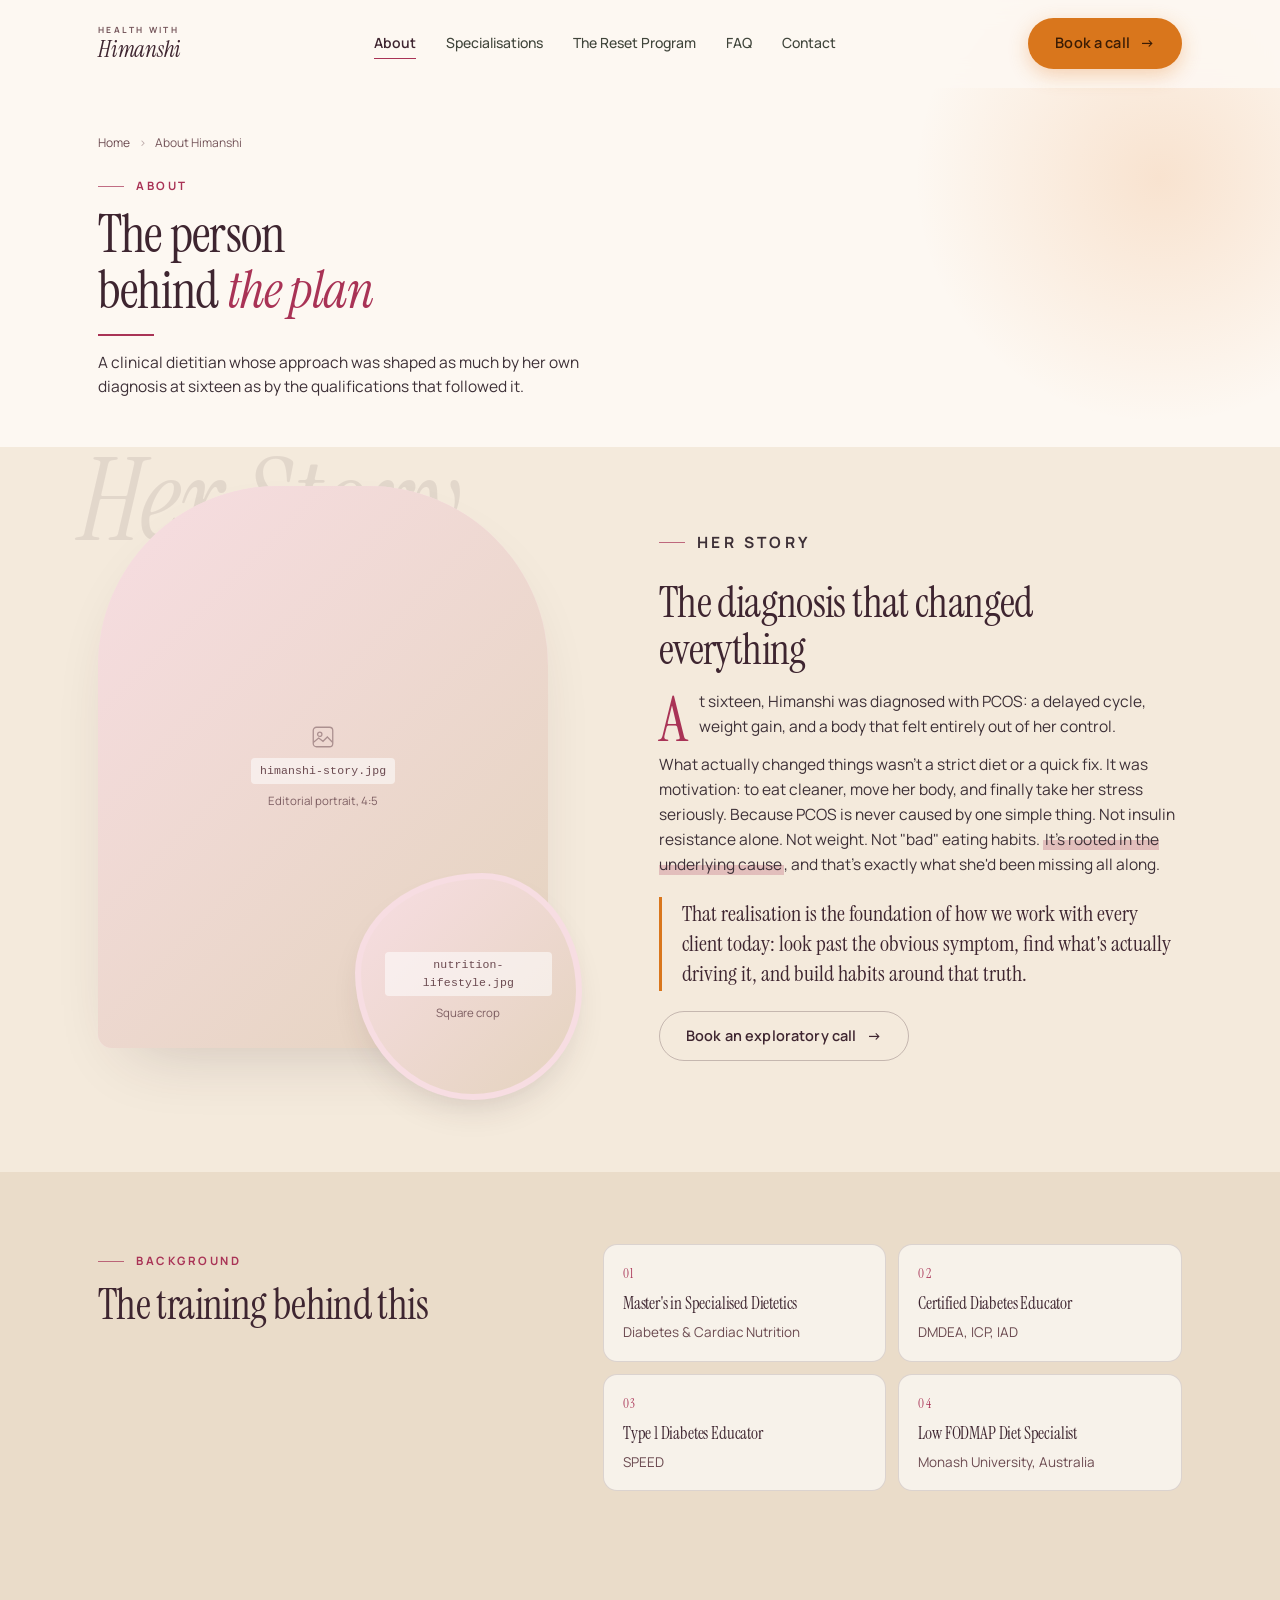
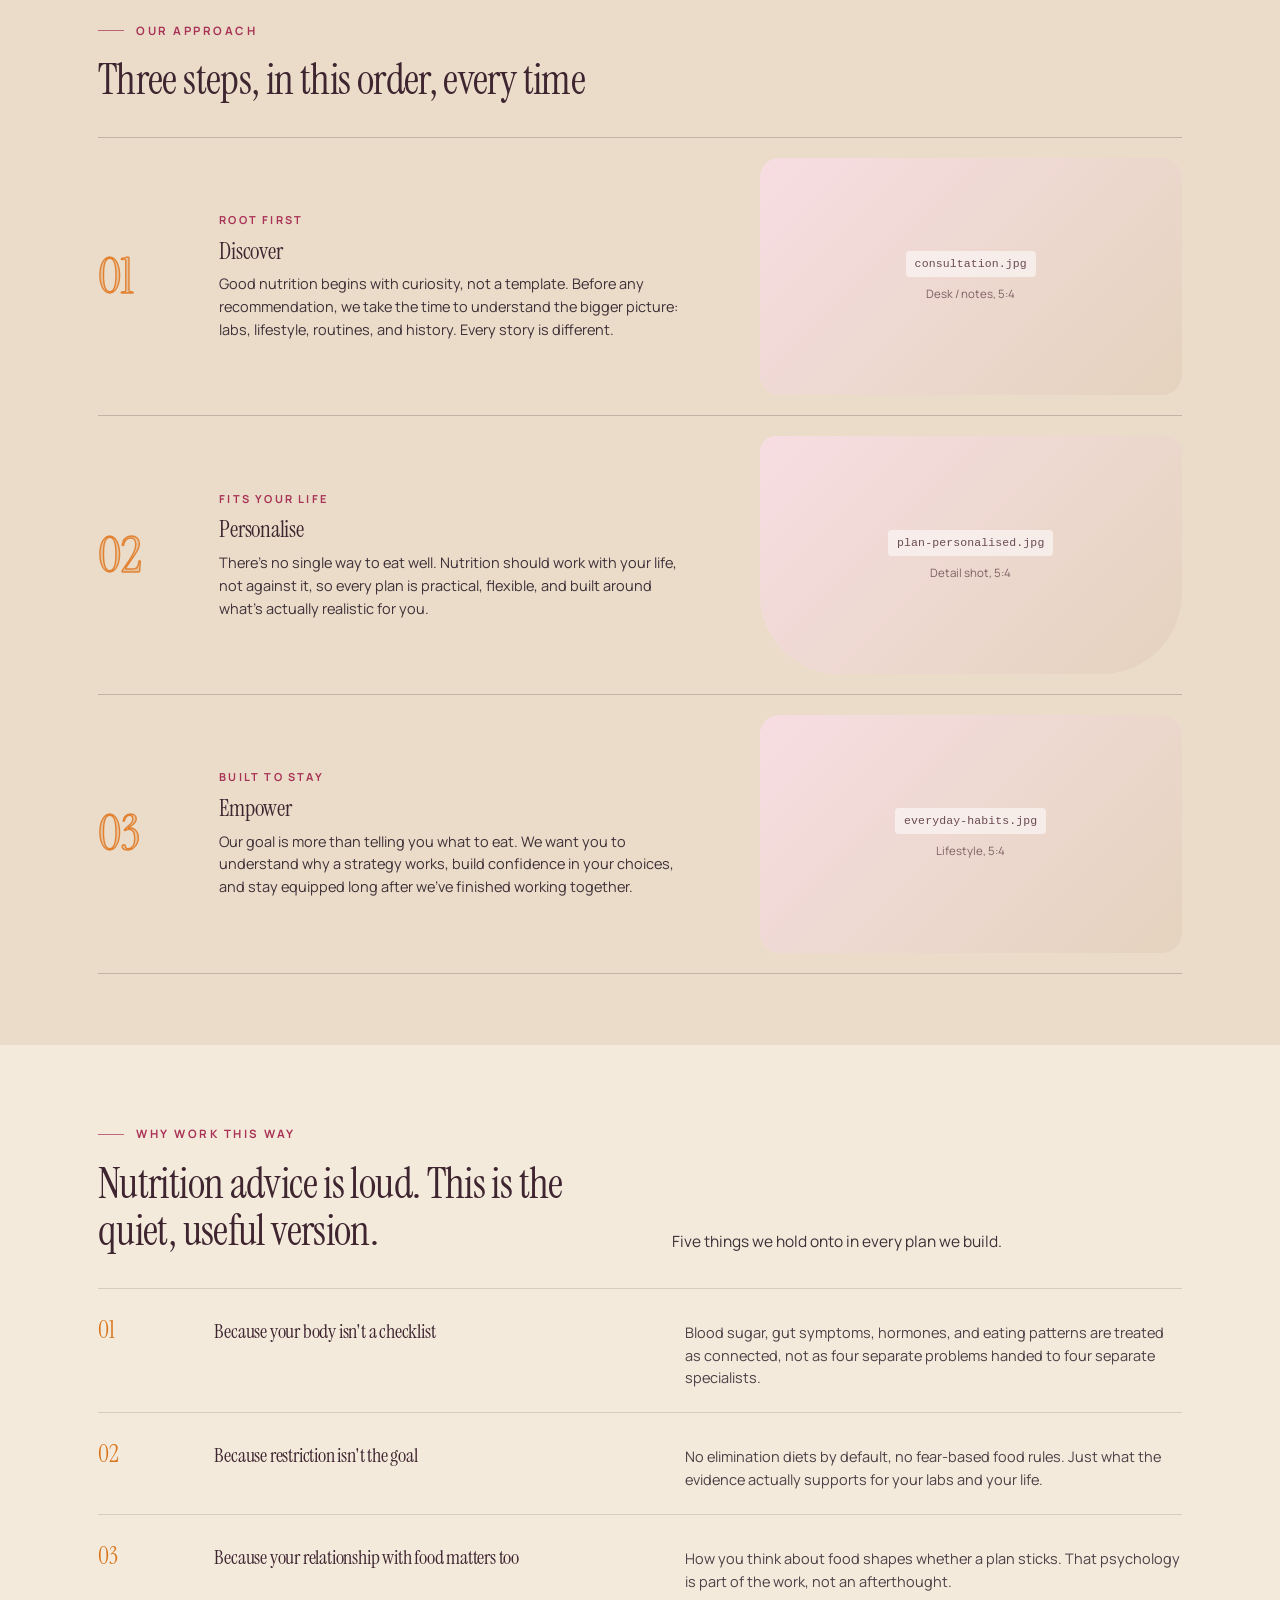
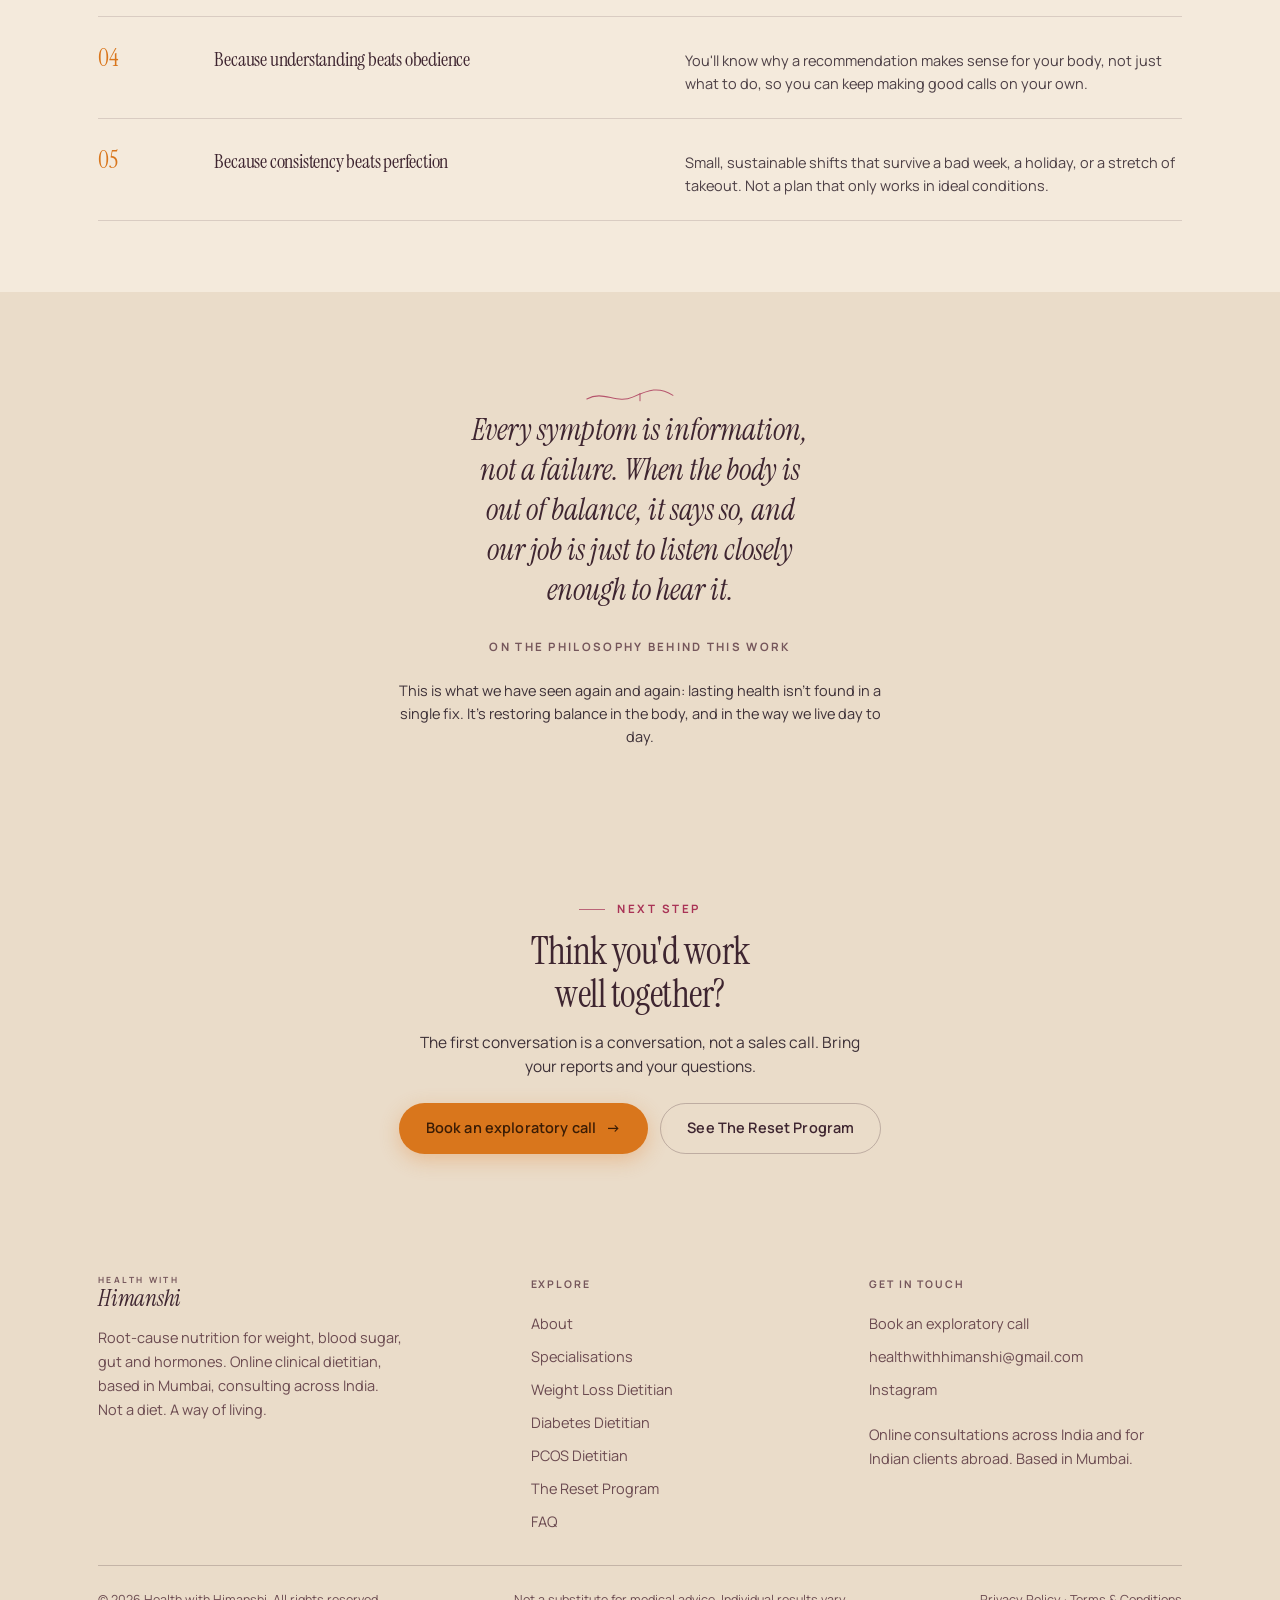
==== commit 51b78309: "Add files via upload" ====
--- a/about.html
+++ b/about.html
@@ -5,8 +5,8 @@
 <meta name="viewport" content="width=device-width, initial-scale=1.0">
 <meta name="color-scheme" content="light only">
 <meta name="theme-color" content="#FDF8F2">
-<title>About Himanshi Daryani | Clinical Dietitian in Mumbai</title>
-<meta name="description" content="Himanshi Daryani is a Mumbai-based clinical dietitian, Certified Diabetes Educator and Monash-trained Low FODMAP specialist. Her PCOS diagnosis at sixteen shaped how she works.">
+<title>About Himanshi Daryani | Online Clinical Dietitian, Mumbai</title>
+<meta name="description" content="Himanshi Daryani is a Mumbai-based clinical dietitian, Certified Diabetes Educator and Monash-trained Low FODMAP specialist, consulting online across India. Her PCOS diagnosis at sixteen shaped how she works.">
 <meta name="robots" content="index, follow, max-image-preview:large, max-snippet:-1">
 <meta name="author" content="Himanshi Daryani">
 <meta name="geo.region" content="IN-MH">
@@ -19,14 +19,14 @@
 <meta property="og:site_name" content="Health with Himanshi">
 <meta property="og:locale" content="en_IN">
 <meta property="og:url" content="https://healthwithhimanshi.com/about.html">
-<meta property="og:title" content="About Himanshi Daryani | Clinical Dietitian in Mumbai">
-<meta property="og:description" content="Himanshi Daryani is a Mumbai-based clinical dietitian, Certified Diabetes Educator and Monash-trained Low FODMAP specialist. Her PCOS diagnosis at sixteen shaped how she works.">
+<meta property="og:title" content="About Himanshi Daryani | Online Clinical Dietitian, Mumbai">
+<meta property="og:description" content="Himanshi Daryani is a Mumbai-based clinical dietitian, Certified Diabetes Educator and Monash-trained Low FODMAP specialist, consulting online across India. Her PCOS diagnosis at sixteen shaped how she works.">
 <meta property="og:image" content="https://healthwithhimanshi.com/himanshi-hero.jpg">
 <meta property="og:image:width" content="1200">
 <meta property="og:image:height" content="1500">
 <meta name="twitter:card" content="summary_large_image">
-<meta name="twitter:title" content="About Himanshi Daryani | Clinical Dietitian in Mumbai">
-<meta name="twitter:description" content="Himanshi Daryani is a Mumbai-based clinical dietitian, Certified Diabetes Educator and Monash-trained Low FODMAP specialist. Her PCOS diagnosis at sixteen shaped how she works.">
+<meta name="twitter:title" content="About Himanshi Daryani | Online Clinical Dietitian, Mumbai">
+<meta name="twitter:description" content="Himanshi Daryani is a Mumbai-based clinical dietitian, Certified Diabetes Educator and Monash-trained Low FODMAP specialist, consulting online across India. Her PCOS diagnosis at sixteen shaped how she works.">
 <meta name="twitter:image" content="https://healthwithhimanshi.com/himanshi-hero.jpg">
 <link rel="preconnect" href="https://fonts.googleapis.com">
 <link rel="preconnect" href="https://fonts.gstatic.com" crossorigin>
@@ -43,7 +43,7 @@
   "url": "https://healthwithhimanshi.com/",
   "image": "https://healthwithhimanshi.com/himanshi-hero.jpg",
   "logo": "https://healthwithhimanshi.com/himanshi-hero.jpg",
-  "description": "Clinical dietitian and nutritionist in Mumbai offering root-cause nutrition counselling for weight loss, diabetes, PCOS, gut health and cholesterol. In-clinic in Mumbai and online across India.",
+  "description": "Online clinical dietitian and nutritionist based in Mumbai, consulting across India. Root-cause nutrition counselling for weight loss, diabetes, PCOS, gut health and cholesterol.",
   "priceRange": "$$",
   "email": "healthwithhimanshi@gmail.com",
   "currenciesAccepted": "INR",
@@ -53,12 +53,16 @@
     "addressRegion": "Maharashtra",
     "addressCountry": "IN"
   },
-  "areaServed": [
-    { "@type": "City", "name": "Mumbai" },
-    { "@type": "City", "name": "Navi Mumbai" },
-    { "@type": "City", "name": "Thane" },
-    { "@type": "Country", "name": "India" }
-  ],
+  "areaServed": { "@type": "Country", "name": "India" },
+  "availableChannel": {
+    "@type": "ServiceChannel",
+    "serviceUrl": "https://healthwithhimanshi.com/contact.html",
+    "availableLanguage": ["English", "Hindi"],
+    "serviceLocation": {
+      "@type": "VirtualLocation",
+      "url": "https://healthwithhimanshi.com/contact.html"
+    }
+  },
   "availableLanguage": ["English", "Hindi"],
   "openingHoursSpecification": [{
     "@type": "OpeningHoursSpecification",
@@ -148,6 +152,7 @@
       <a href="about.html" aria-current="page">About</a>
       <a href="specialisations.html">Specialisations</a>
       <a href="programs.html">The Reset Program</a>
+      <a href="faq.html">FAQ</a>
       <a href="contact.html">Contact</a>
     </div>
     <a href="contact.html" class="btn btn-primary nav-cta">Book a call <span class="arw" aria-hidden="true">&#8594;</span></a>
@@ -160,6 +165,7 @@
   <a href="about.html" aria-current="page">About</a>
   <a href="specialisations.html">Specialisations</a>
   <a href="programs.html">The Reset Program</a>
+  <a href="faq.html">FAQ</a>
   <a href="contact.html">Contact</a>
   <a href="contact.html" class="drawer-cta">Get in touch &#8594;</a>
 </div>
@@ -347,7 +353,7 @@
         <a href="index.html" class="brand">
           <span class="brand-text"><span class="brand-top">Health with</span><span class="brand-name">Himanshi</span></span>
         </a>
-        <p class="foot-blurb">Root-cause nutrition for weight, blood sugar, gut and hormones. Clinical dietitian in Mumbai, consulting online across India. Not a diet. A way of living.</p>
+        <p class="foot-blurb">Root-cause nutrition for weight, blood sugar, gut and hormones. Online clinical dietitian, based in Mumbai, consulting across India. Not a diet. A way of living.</p>
       </div>
       <div>
         <h4>Explore</h4>
@@ -358,6 +364,7 @@
           <a href="diabetes-dietitian-mumbai.html">Diabetes Dietitian</a>
           <a href="pcos-dietitian-mumbai.html">PCOS Dietitian</a>
           <a href="programs.html">The Reset Program</a>
+          <a href="faq.html">FAQ</a>
         </nav>
       </div>
       <div>
@@ -367,7 +374,7 @@
           <a href="mailto:healthwithhimanshi@gmail.com">healthwithhimanshi@gmail.com</a>
           <a href="https://www.instagram.com/p/DcQxlRtiGsH">Instagram</a>
         </nav>
-        <p class="foot-blurb">Consultations in Mumbai and online across India, including Navi Mumbai, Thane, Pune, Delhi NCR and Bengaluru.</p>
+        <p class="foot-blurb">Online consultations across India and for Indian clients abroad. Based in Mumbai.</p>
       </div>
     </div>
     <div class="foot-bot">
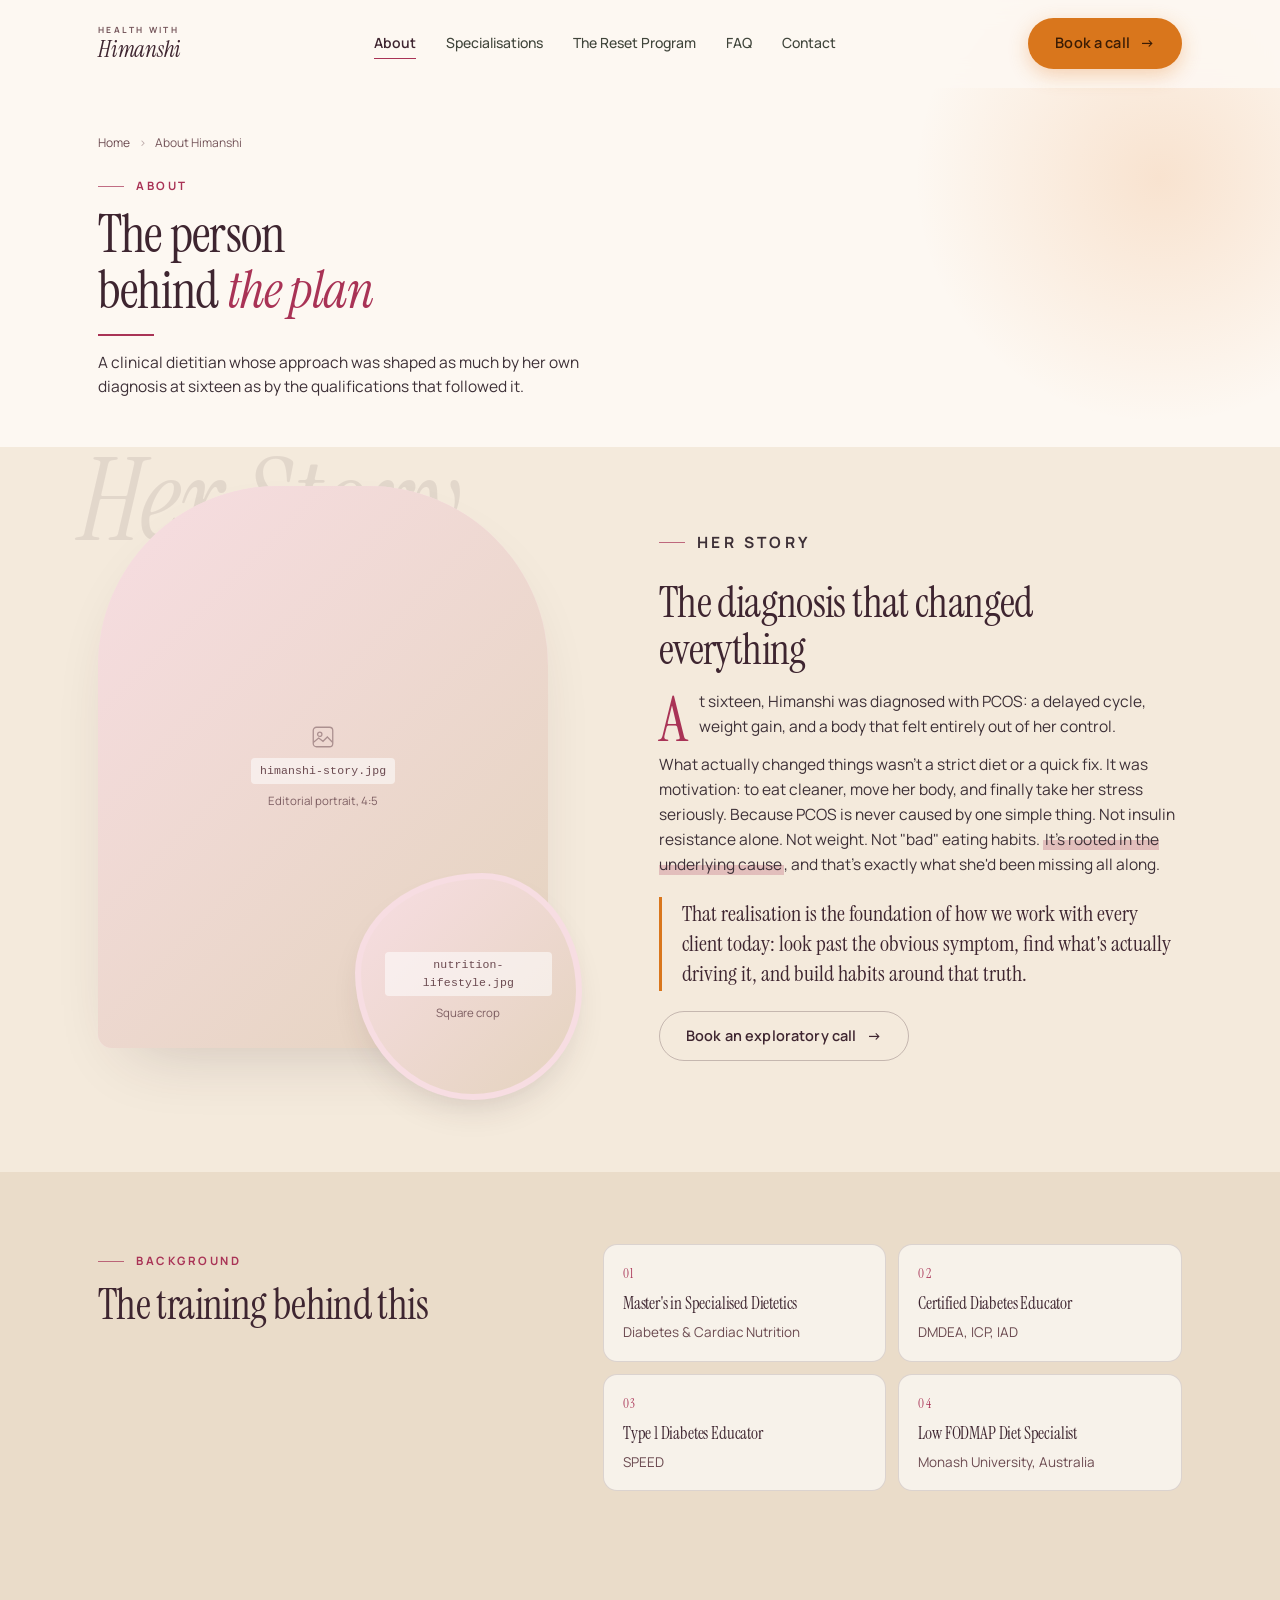
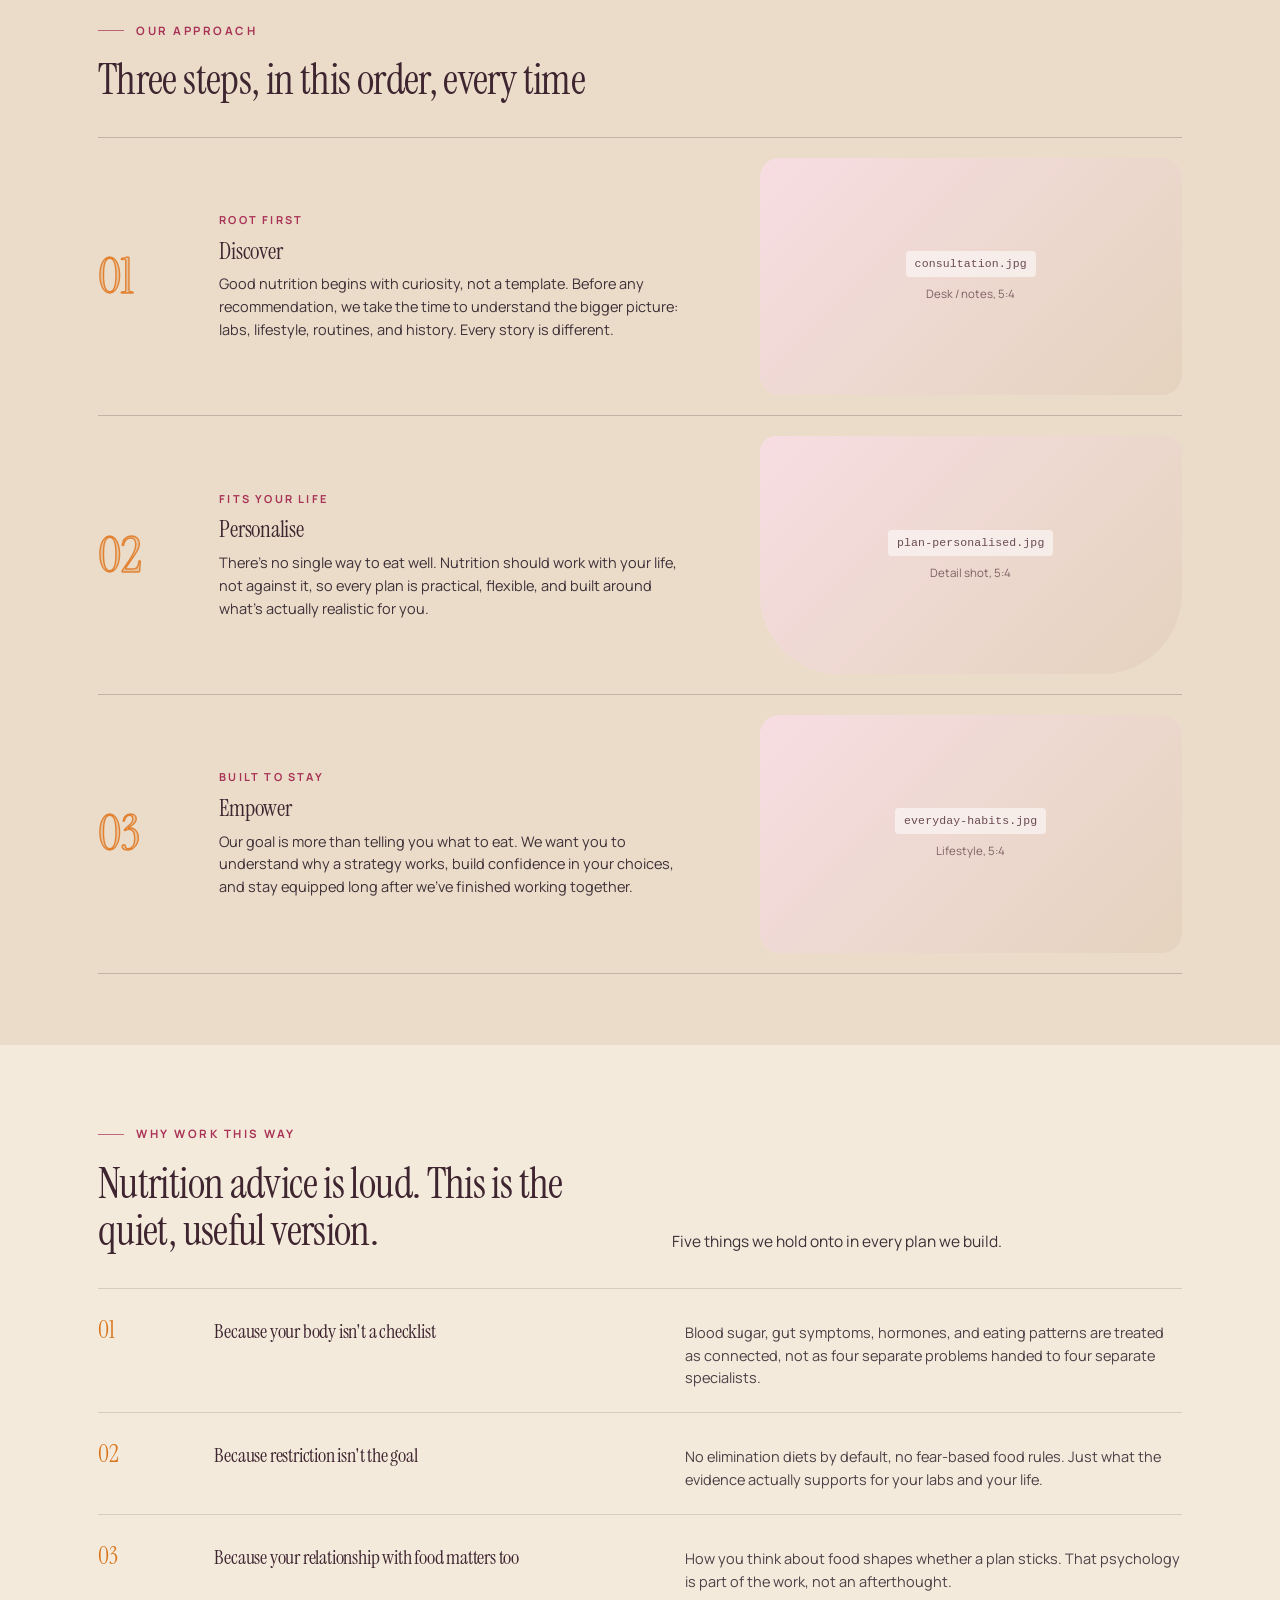
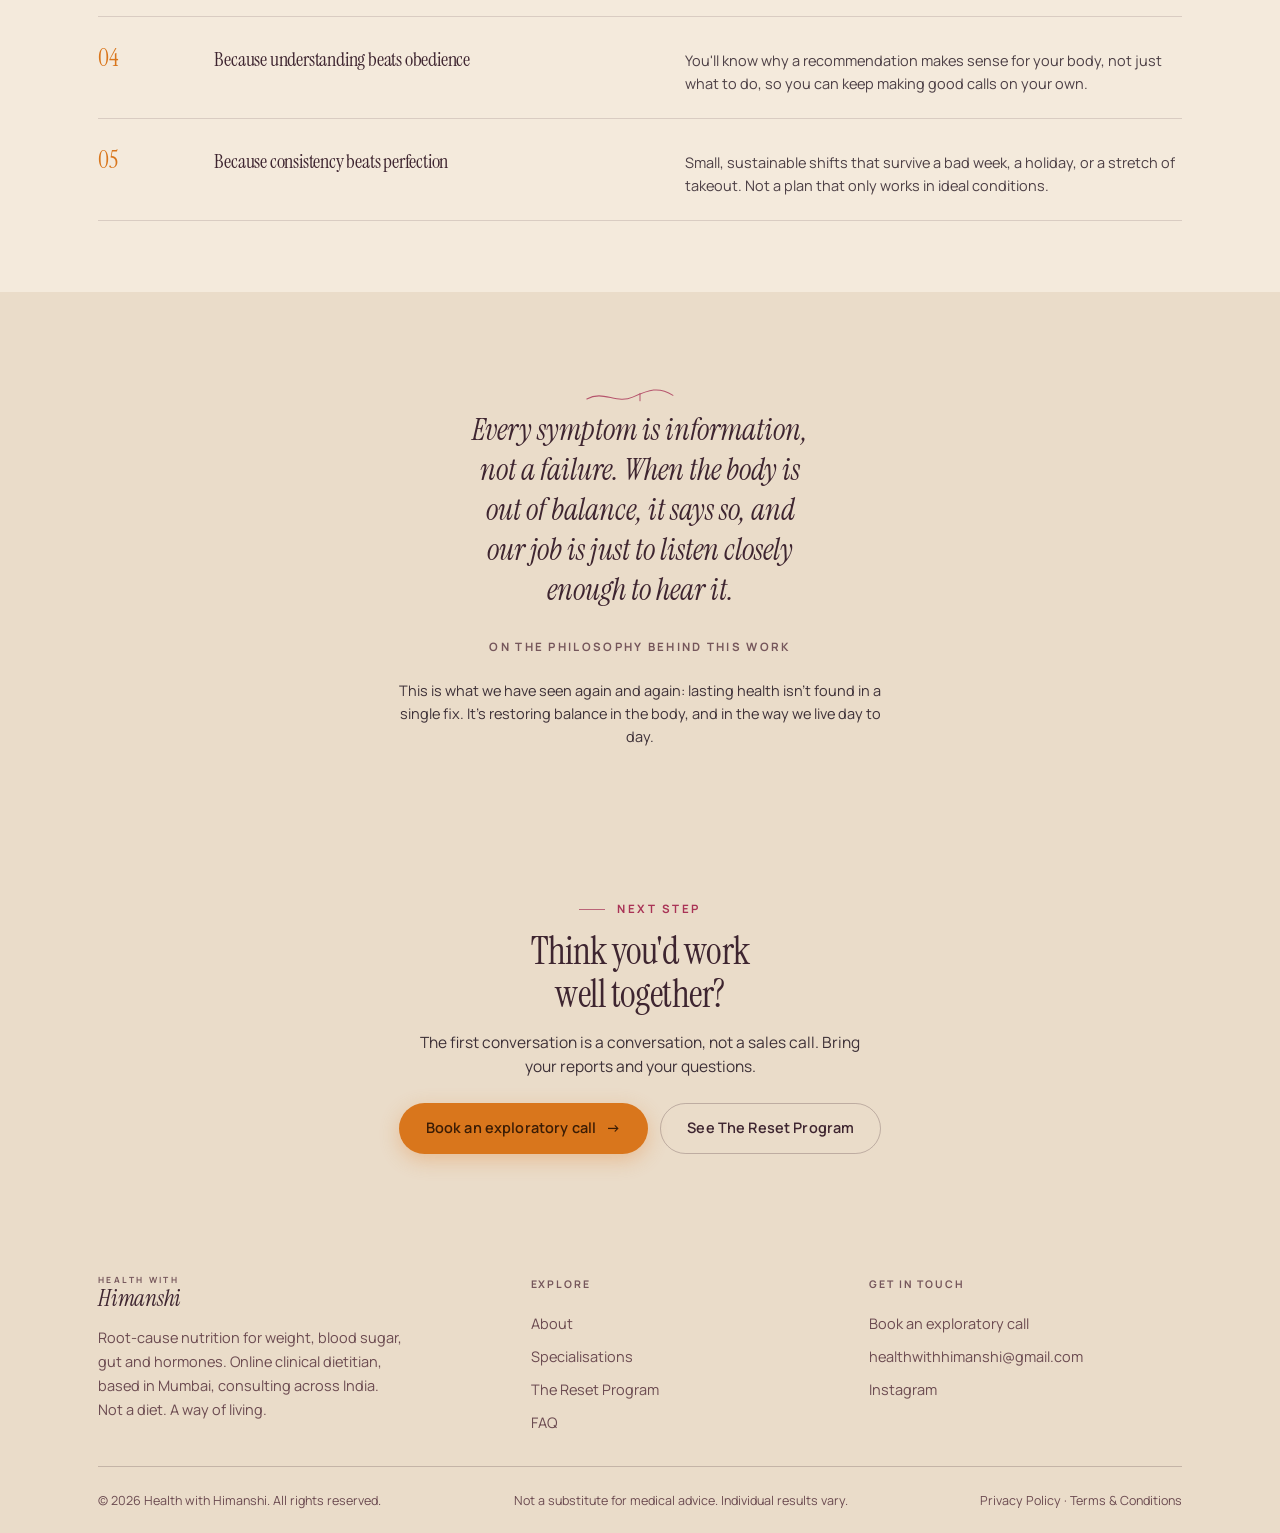
==== commit dd89bbfa: "Add files via upload" ====
--- a/about.html
+++ b/about.html
@@ -360,9 +360,6 @@
         <nav aria-label="Footer">
           <a href="about.html">About</a>
           <a href="specialisations.html">Specialisations</a>
-          <a href="weight-loss-dietitian-mumbai.html">Weight Loss Dietitian</a>
-          <a href="diabetes-dietitian-mumbai.html">Diabetes Dietitian</a>
-          <a href="pcos-dietitian-mumbai.html">PCOS Dietitian</a>
           <a href="programs.html">The Reset Program</a>
           <a href="faq.html">FAQ</a>
         </nav>
@@ -374,7 +371,6 @@
           <a href="mailto:healthwithhimanshi@gmail.com">healthwithhimanshi@gmail.com</a>
           <a href="https://www.instagram.com/p/DcQxlRtiGsH">Instagram</a>
         </nav>
-        <p class="foot-blurb">Online consultations across India and for Indian clients abroad. Based in Mumbai.</p>
       </div>
     </div>
     <div class="foot-bot">
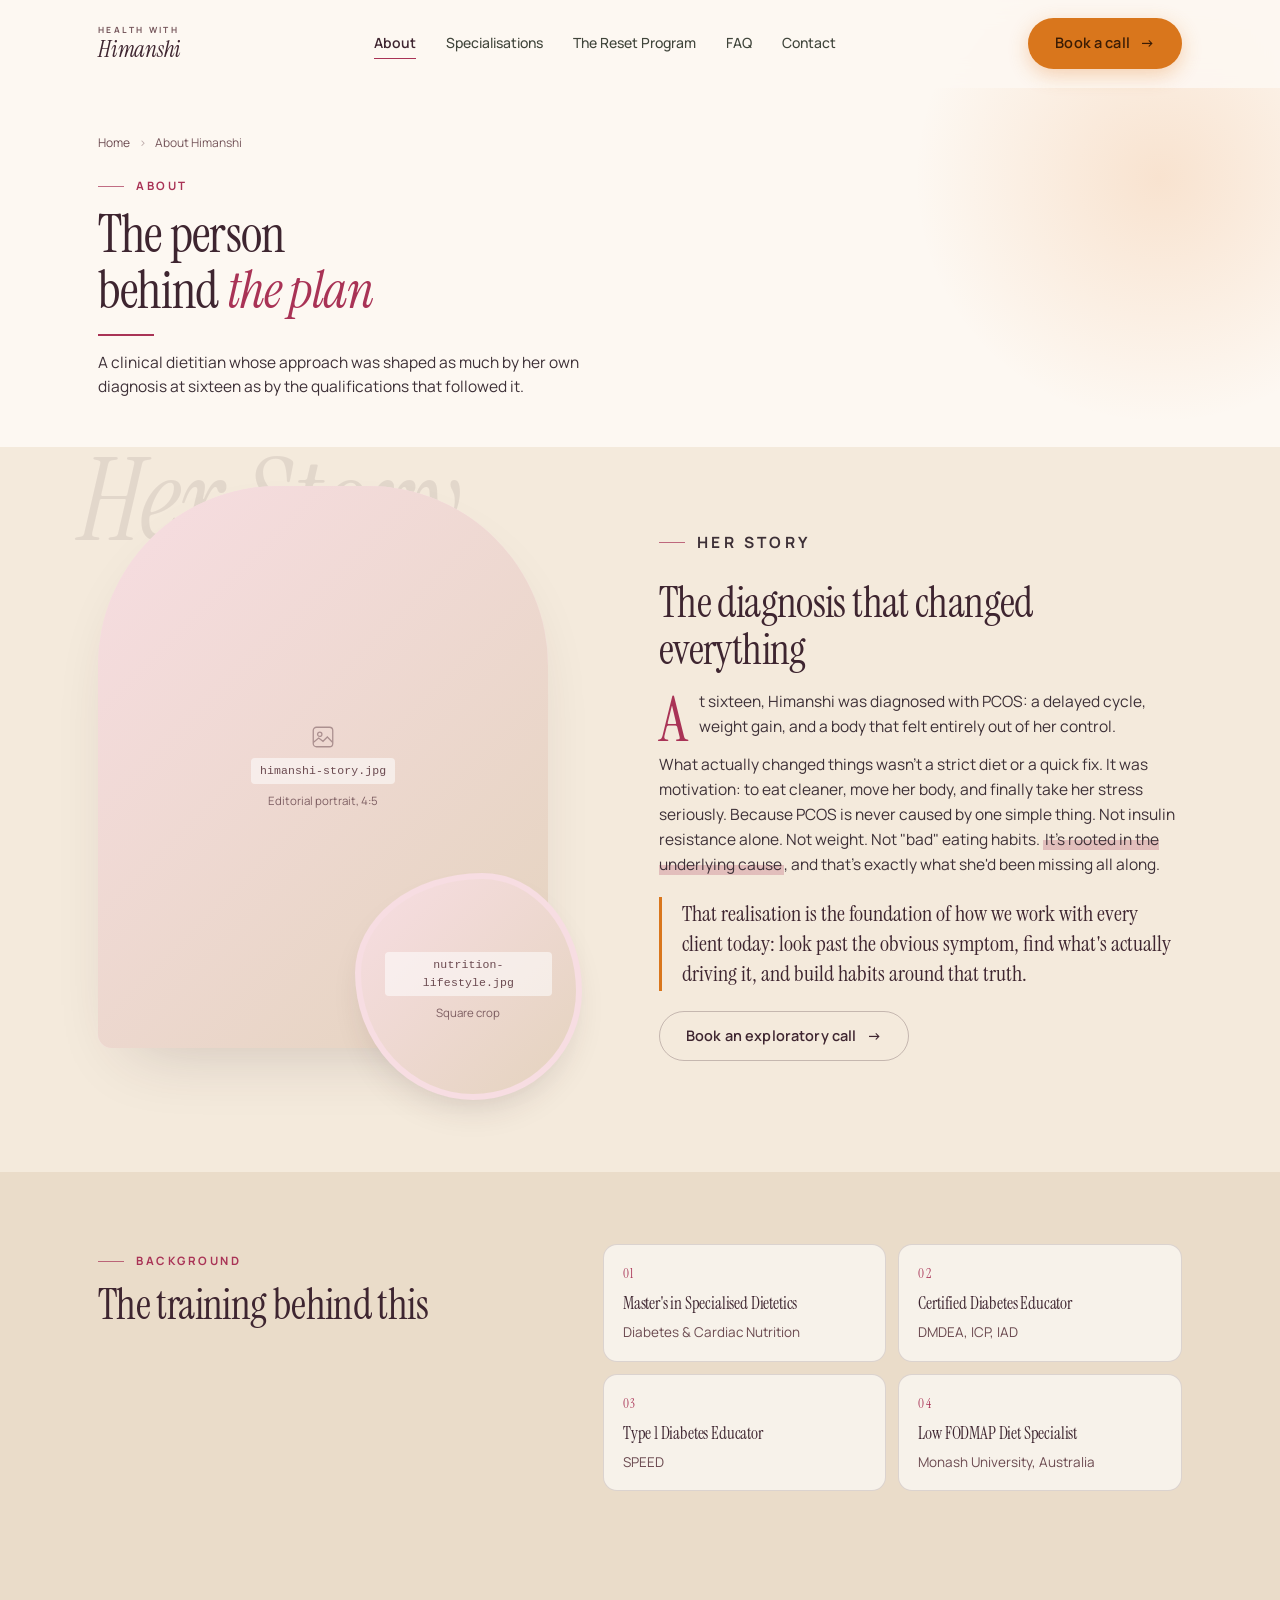
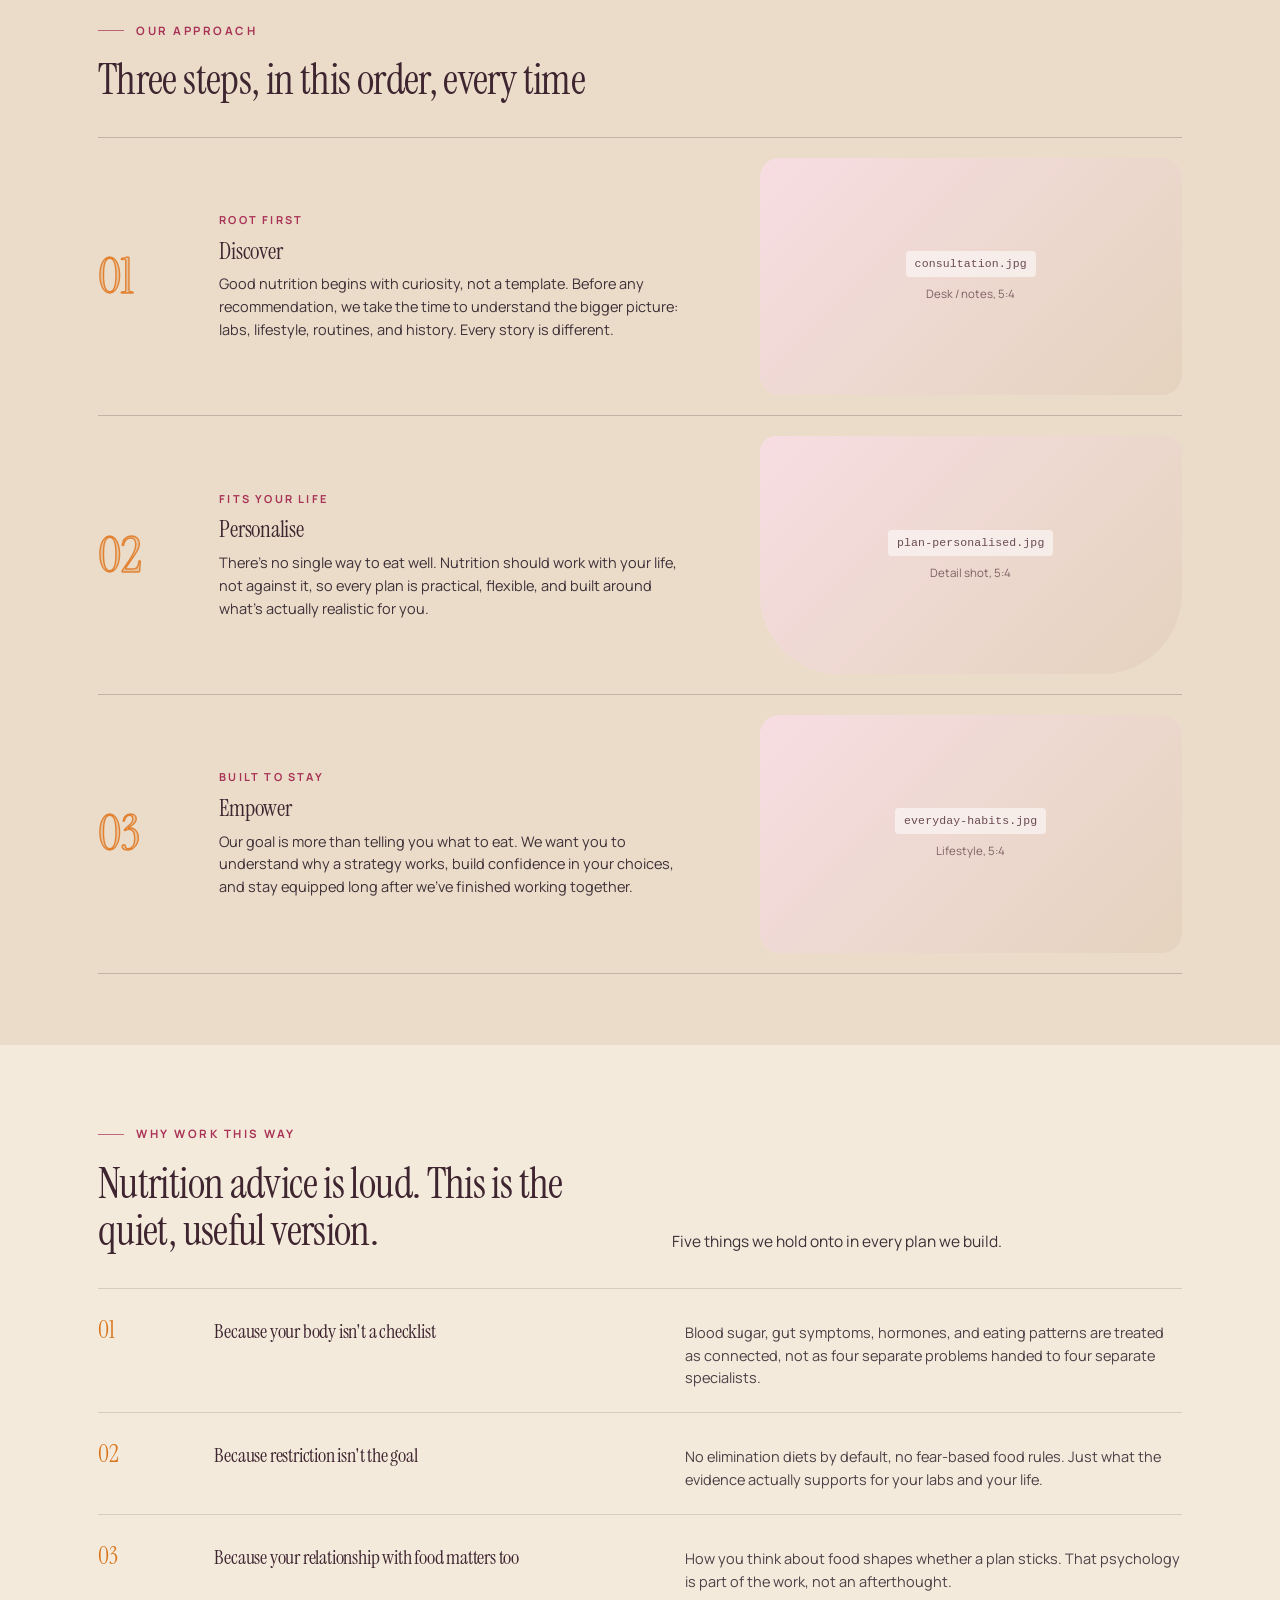
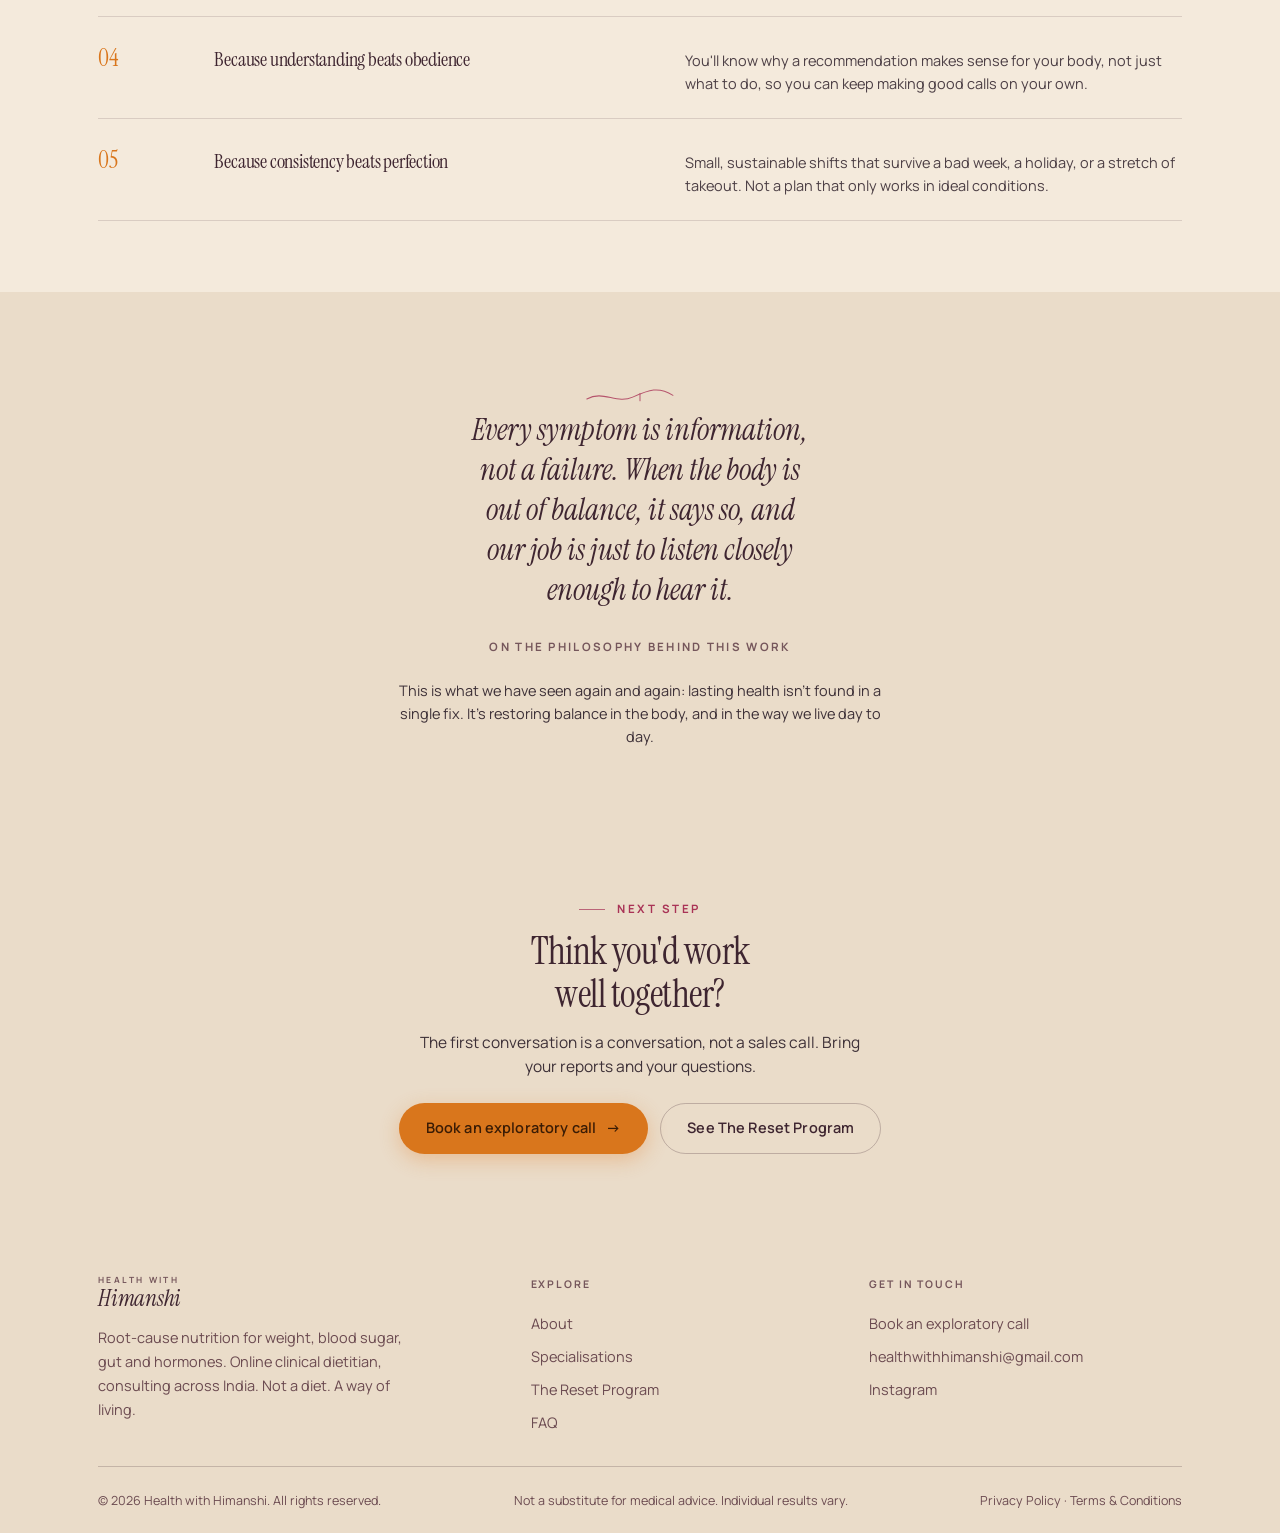
==== commit 3fe5d3c5: "Add files via upload" ====
--- a/about.html
+++ b/about.html
@@ -353,7 +353,7 @@
         <a href="index.html" class="brand">
           <span class="brand-text"><span class="brand-top">Health with</span><span class="brand-name">Himanshi</span></span>
         </a>
-        <p class="foot-blurb">Root-cause nutrition for weight, blood sugar, gut and hormones. Online clinical dietitian, based in Mumbai, consulting across India. Not a diet. A way of living.</p>
+        <p class="foot-blurb">Root-cause nutrition for weight, blood sugar, gut and hormones. Online clinical dietitian, consulting across India. Not a diet. A way of living.</p>
       </div>
       <div>
         <h4>Explore</h4>
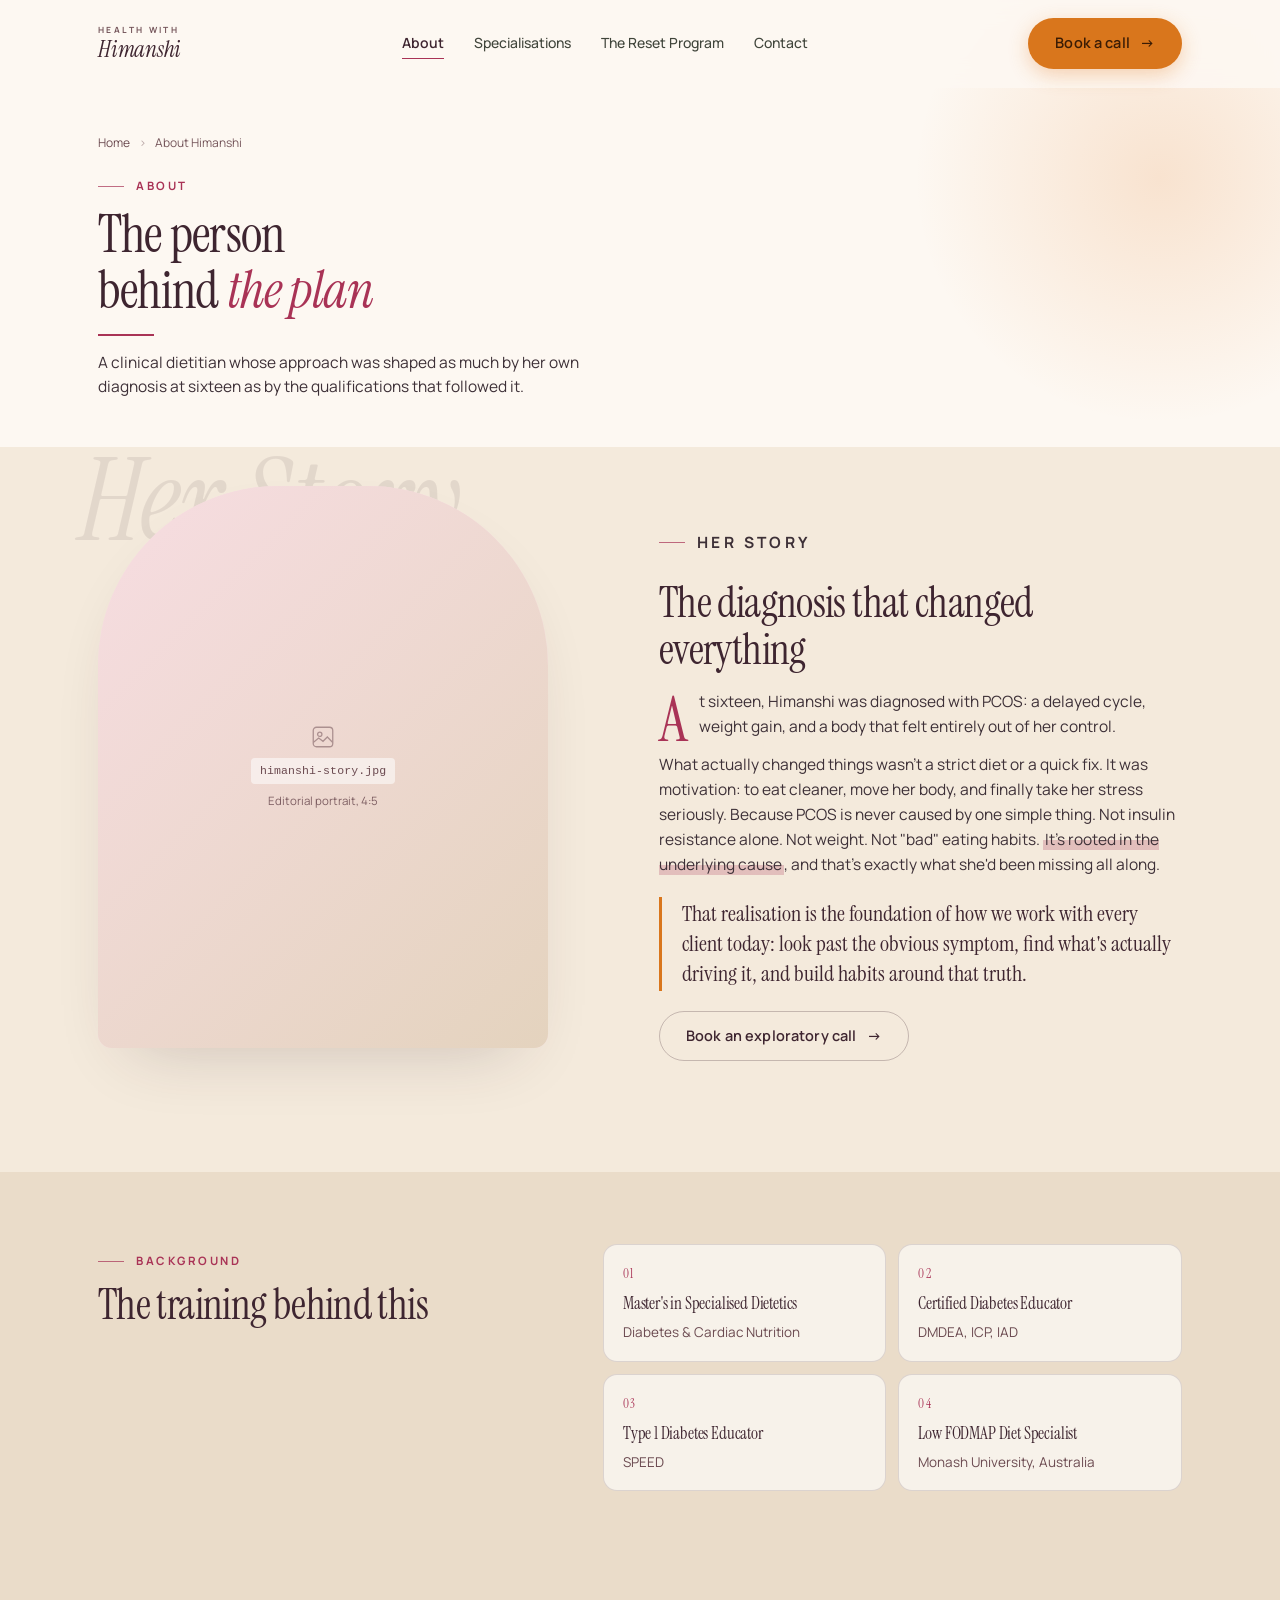
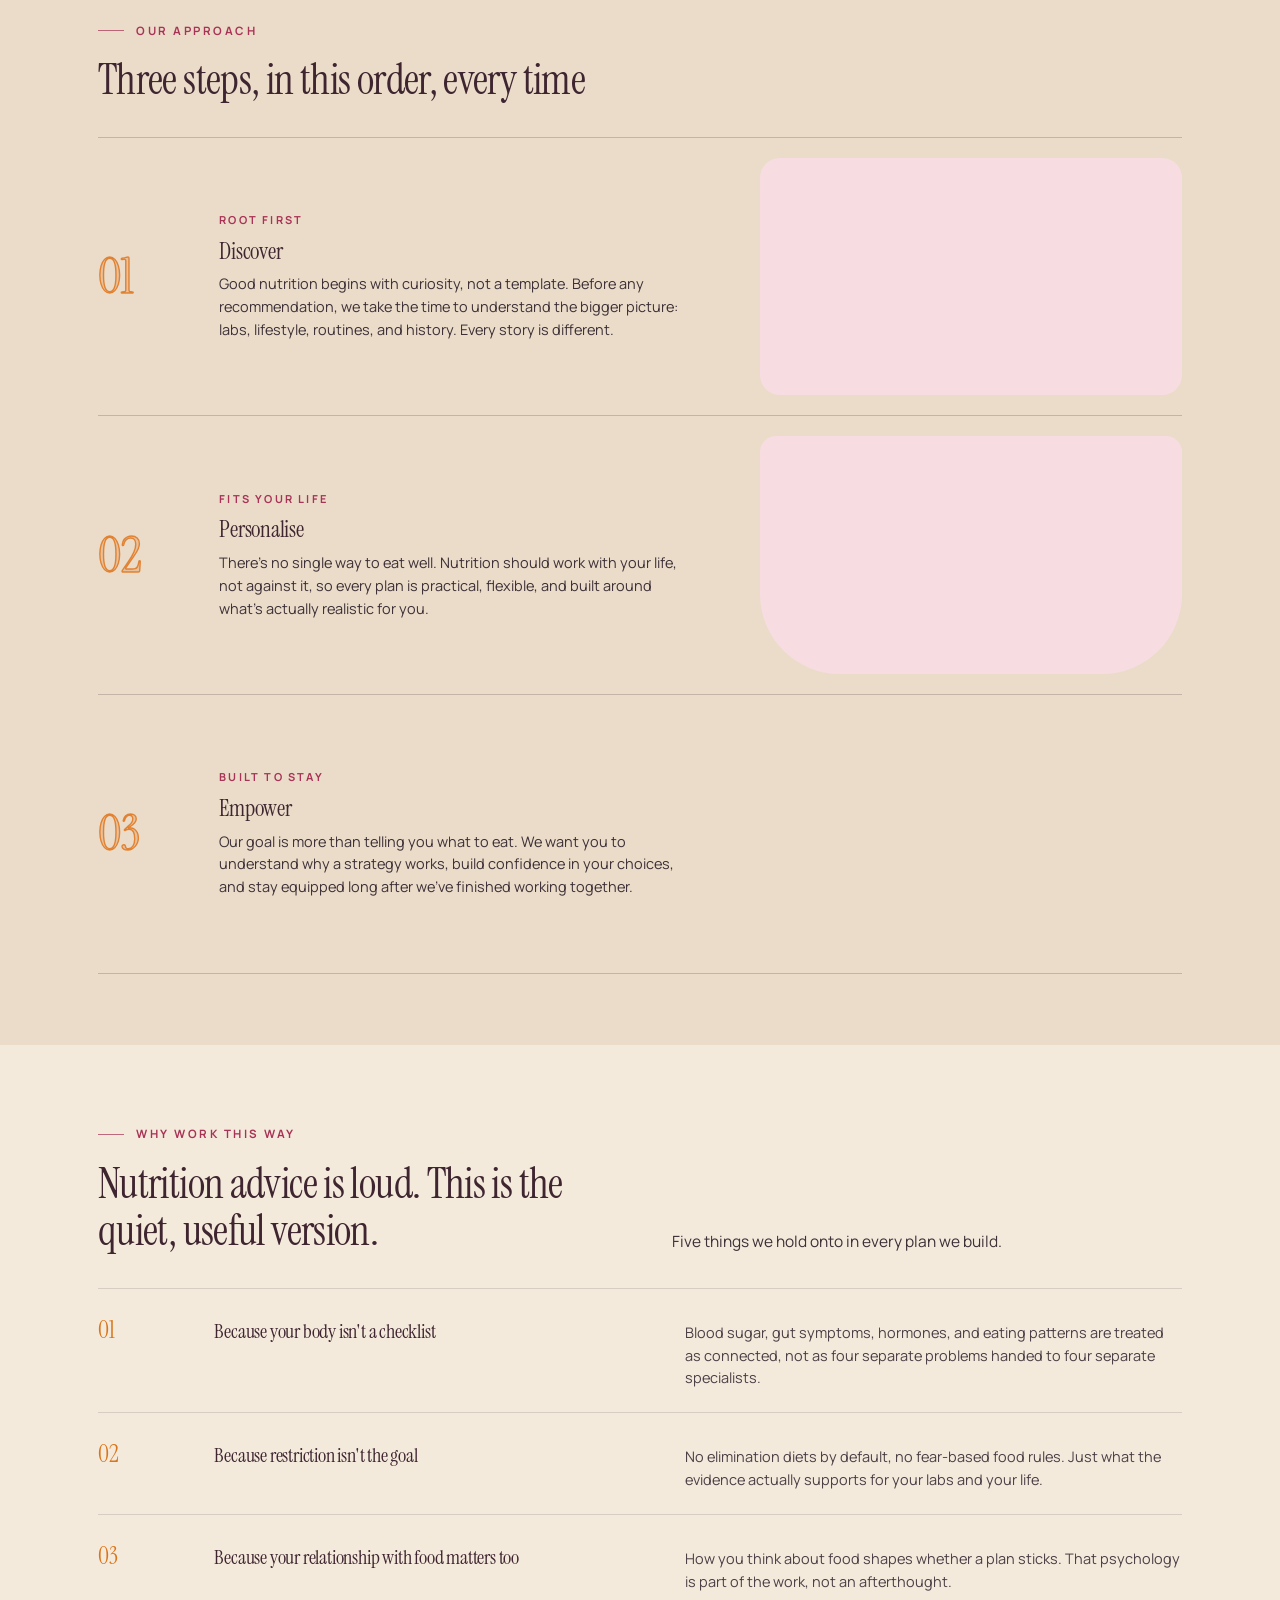
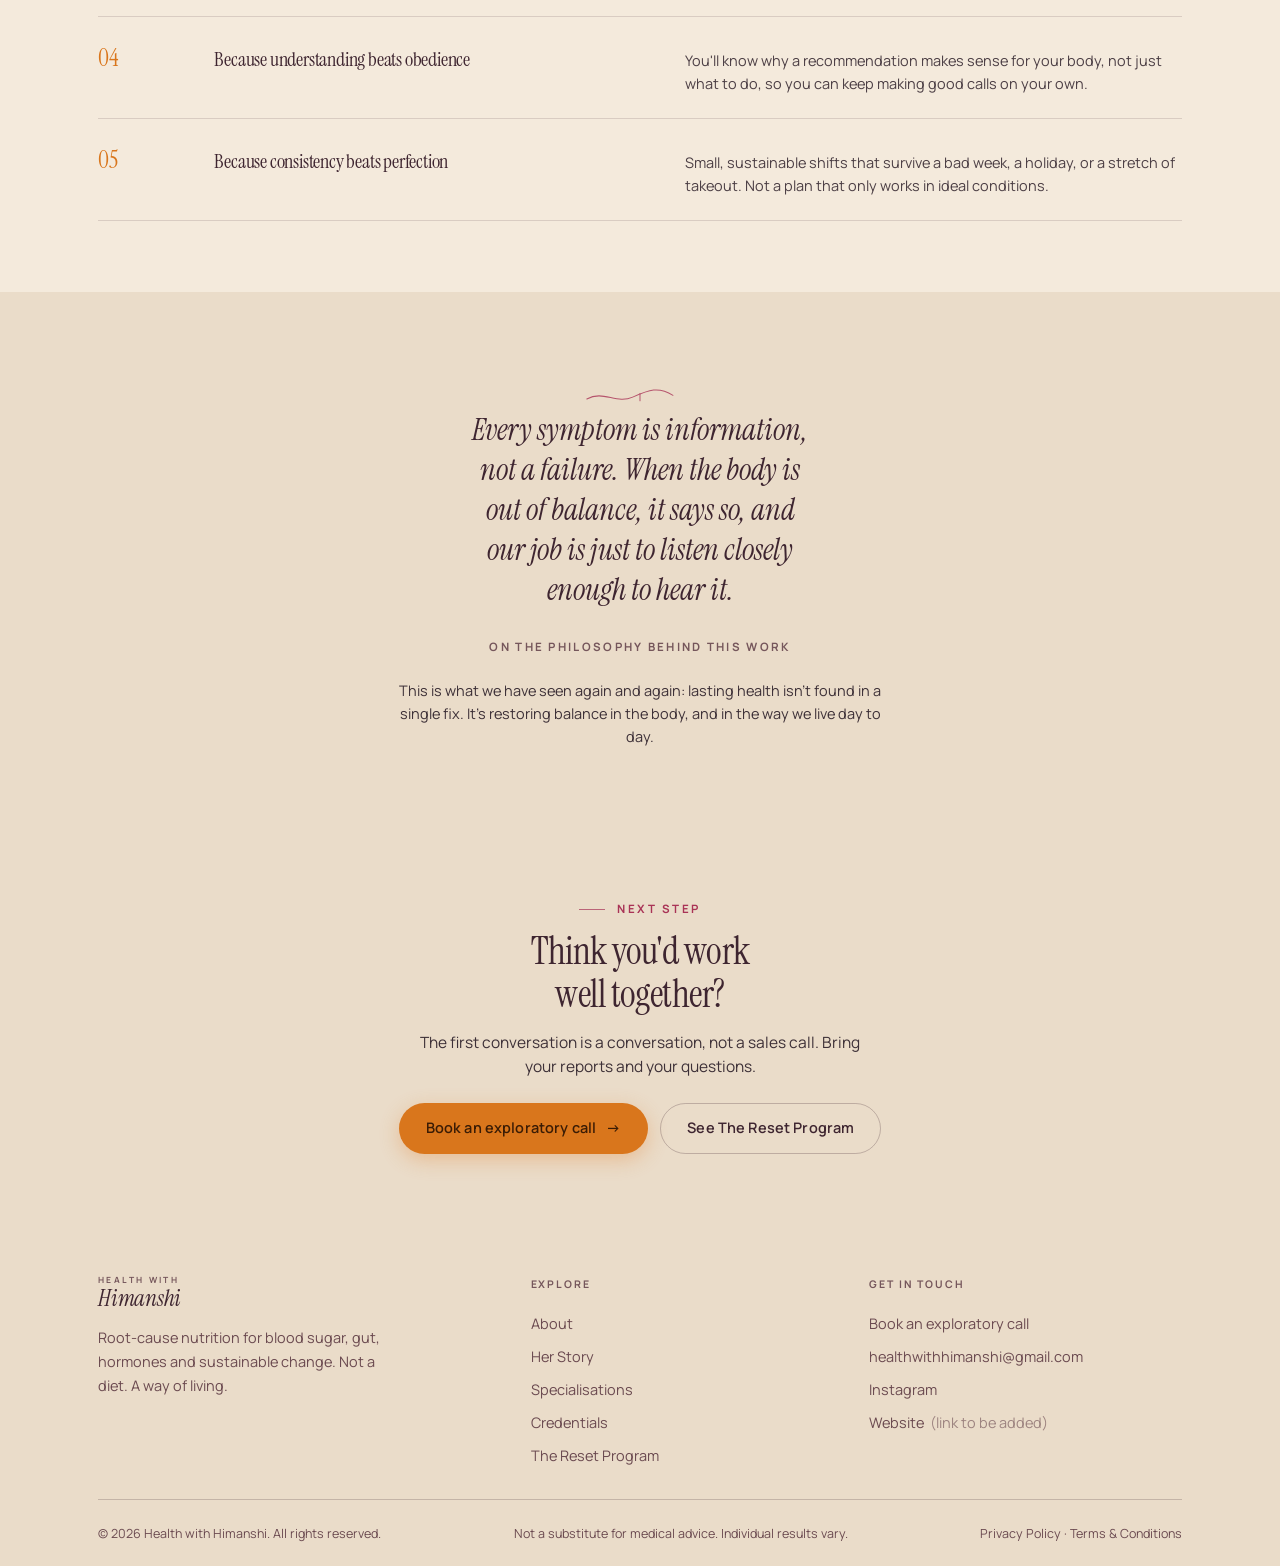
==== commit 7029666d: "Add files via upload" ====
--- a/about.html
+++ b/about.html
@@ -5,12 +5,10 @@
 <meta name="viewport" content="width=device-width, initial-scale=1.0">
 <meta name="color-scheme" content="light only">
 <meta name="theme-color" content="#FDF8F2">
-<title>About Himanshi Daryani | Online Clinical Dietitian, Mumbai</title>
-<meta name="description" content="Himanshi Daryani is a Mumbai-based clinical dietitian, Certified Diabetes Educator and Monash-trained Low FODMAP specialist, consulting online across India. Her PCOS diagnosis at sixteen shaped how she works.">
-<meta name="robots" content="index, follow, max-image-preview:large, max-snippet:-1">
+<title>About Himanshi Daryani | Clinical Dietitian &amp; Diabetes Educator</title>
+<meta name="description" content="Himanshi Daryani is a Clinical Dietitian, Certified Diabetes Educator and Monash-trained Low FODMAP specialist. Her PCOS diagnosis at sixteen shaped how she works.">
+<meta name="robots" content="index, follow">
 <meta name="author" content="Himanshi Daryani">
-<meta name="geo.region" content="IN-MH">
-<meta name="geo.placename" content="Mumbai">
 <link rel="canonical" href="https://healthwithhimanshi.com/about.html">
 <link rel="icon" href="favicon.ico" sizes="any">
 <link rel="icon" href="favicon.svg" type="image/svg+xml">
@@ -19,14 +17,14 @@
 <meta property="og:site_name" content="Health with Himanshi">
 <meta property="og:locale" content="en_IN">
 <meta property="og:url" content="https://healthwithhimanshi.com/about.html">
-<meta property="og:title" content="About Himanshi Daryani | Online Clinical Dietitian, Mumbai">
-<meta property="og:description" content="Himanshi Daryani is a Mumbai-based clinical dietitian, Certified Diabetes Educator and Monash-trained Low FODMAP specialist, consulting online across India. Her PCOS diagnosis at sixteen shaped how she works.">
+<meta property="og:title" content="About Himanshi Daryani | Clinical Dietitian &amp; Diabetes Educator">
+<meta property="og:description" content="Himanshi Daryani is a Clinical Dietitian, Certified Diabetes Educator and Monash-trained Low FODMAP specialist. Her PCOS diagnosis at sixteen shaped how she works.">
 <meta property="og:image" content="https://healthwithhimanshi.com/himanshi-hero.jpg">
 <meta property="og:image:width" content="1200">
 <meta property="og:image:height" content="1500">
 <meta name="twitter:card" content="summary_large_image">
-<meta name="twitter:title" content="About Himanshi Daryani | Online Clinical Dietitian, Mumbai">
-<meta name="twitter:description" content="Himanshi Daryani is a Mumbai-based clinical dietitian, Certified Diabetes Educator and Monash-trained Low FODMAP specialist, consulting online across India. Her PCOS diagnosis at sixteen shaped how she works.">
+<meta name="twitter:title" content="About Himanshi Daryani | Clinical Dietitian &amp; Diabetes Educator">
+<meta name="twitter:description" content="Himanshi Daryani is a Clinical Dietitian, Certified Diabetes Educator and Monash-trained Low FODMAP specialist. Her PCOS diagnosis at sixteen shaped how she works.">
 <meta name="twitter:image" content="https://healthwithhimanshi.com/himanshi-hero.jpg">
 <link rel="preconnect" href="https://fonts.googleapis.com">
 <link rel="preconnect" href="https://fonts.gstatic.com" crossorigin>
@@ -36,57 +34,30 @@
 <script type="application/ld+json">
 {
   "@context": "https://schema.org",
-  "@type": ["MedicalBusiness", "Dietitian"],
+  "@type": "MedicalBusiness",
   "@id": "https://healthwithhimanshi.com/#business",
   "name": "Health with Himanshi",
-  "alternateName": ["Himanshi Daryani, Clinical Dietitian & Nutritionist", "Health with Himanshi Dietician Mumbai"],
+  "alternateName": "Himanshi Daryani, Clinical Dietitian & Nutritionist",
   "url": "https://healthwithhimanshi.com/",
   "image": "https://healthwithhimanshi.com/himanshi-hero.jpg",
   "logo": "https://healthwithhimanshi.com/himanshi-hero.jpg",
-  "description": "Online clinical dietitian and nutritionist based in Mumbai, consulting across India. Root-cause nutrition counselling for weight loss, diabetes, PCOS, gut health and cholesterol.",
+  "description": "Root-cause nutrition counselling for blood sugar, gut health, hormonal balance and sustainable weight change.",
   "priceRange": "$$",
   "email": "healthwithhimanshi@gmail.com",
-  "currenciesAccepted": "INR",
-  "address": {
-    "@type": "PostalAddress",
-    "addressLocality": "Mumbai",
-    "addressRegion": "Maharashtra",
-    "addressCountry": "IN"
-  },
-  "areaServed": { "@type": "Country", "name": "India" },
-  "availableChannel": {
-    "@type": "ServiceChannel",
-    "serviceUrl": "https://healthwithhimanshi.com/contact.html",
-    "availableLanguage": ["English", "Hindi"],
-    "serviceLocation": {
-      "@type": "VirtualLocation",
-      "url": "https://healthwithhimanshi.com/contact.html"
-    }
-  },
-  "availableLanguage": ["English", "Hindi"],
-  "openingHoursSpecification": [{
-    "@type": "OpeningHoursSpecification",
-    "dayOfWeek": ["Monday", "Tuesday", "Wednesday", "Thursday", "Friday", "Saturday"],
-    "opens": "10:00",
-    "closes": "19:00"
-  }],
   "sameAs": [
     "https://www.instagram.com/p/DcQxlRtiGsH"
   ],
   "knowsAbout": [
-    "Weight loss and sustainable weight management",
     "Type 2 Diabetes nutrition",
     "Type 1 Diabetes carbohydrate counting",
     "Prediabetes and insulin resistance",
     "Polycystic Ovary Syndrome (PCOS)",
     "Irritable Bowel Syndrome and low FODMAP diet",
-    "Cholesterol and cardiac nutrition",
-    "Indian vegetarian diet planning"
+    "Sustainable weight management",
+    "Cholesterol and cardiac nutrition"
   ],
-  "medicalSpecialty": "Dietetics",
   "founder": {
     "@type": "Person",
-    "@id": "https://healthwithhimanshi.com/#himanshi",
     "name": "Himanshi Daryani",
     "jobTitle": "Clinical Dietitian & Nutritionist",
     "hasCredential": [
@@ -96,45 +67,15 @@
       "Low FODMAP Diet Specialist, Monash University, Australia"
     ]
   },
-  "hasOfferCatalog": {
-    "@type": "OfferCatalog",
-    "name": "Nutrition counselling services",
-    "itemListElement": [
-      { "@type": "Offer", "itemOffered": { "@type": "Service", "name": "Weight loss nutrition counselling", "url": "https://healthwithhimanshi.com/weight-loss-dietitian-mumbai.html" } },
-      { "@type": "Offer", "itemOffered": { "@type": "Service", "name": "Diabetes nutrition counselling", "url": "https://healthwithhimanshi.com/diabetes-dietitian-mumbai.html" } },
-      { "@type": "Offer", "itemOffered": { "@type": "Service", "name": "PCOS nutrition counselling", "url": "https://healthwithhimanshi.com/pcos-dietitian-mumbai.html" } },
-      { "@type": "Offer", "itemOffered": { "@type": "Service", "name": "The Reset Program", "url": "https://healthwithhimanshi.com/programs.html" } }
-    ]
-  },
   "makesOffer": {
     "@type": "Offer",
     "itemOffered": {
       "@type": "Service",
       "name": "The Reset Program",
-      "description": "A structured, personalised 1:1 nutrition counselling programme for weight, blood sugar, gut or hormonal concerns.",
+      "description": "A structured, personalised 1:1 nutrition counselling programme for blood sugar, gut, hormonal, or weight concerns.",
       "provider": { "@id": "https://healthwithhimanshi.com/#business" }
     }
   }
-}
-</script>
-<script type="application/ld+json">
-{
-  "@context": "https://schema.org",
-  "@type": "BreadcrumbList",
-  "itemListElement": [
-    {
-      "@type": "ListItem",
-      "position": 1,
-      "name": "Home",
-      "item": "https://healthwithhimanshi.com/"
-    },
-    {
-      "@type": "ListItem",
-      "position": 2,
-      "name": "About",
-      "item": "https://healthwithhimanshi.com/about.html"
-    }
-  ]
 }
 </script>
 </head>
@@ -152,7 +93,6 @@
       <a href="about.html" aria-current="page">About</a>
       <a href="specialisations.html">Specialisations</a>
       <a href="programs.html">The Reset Program</a>
-      <a href="faq.html">FAQ</a>
       <a href="contact.html">Contact</a>
     </div>
     <a href="contact.html" class="btn btn-primary nav-cta">Book a call <span class="arw" aria-hidden="true">&#8594;</span></a>
@@ -165,7 +105,6 @@
   <a href="about.html" aria-current="page">About</a>
   <a href="specialisations.html">Specialisations</a>
   <a href="programs.html">The Reset Program</a>
-  <a href="faq.html">FAQ</a>
   <a href="contact.html">Contact</a>
   <a href="contact.html" class="drawer-cta">Get in touch &#8594;</a>
 </div>
@@ -192,11 +131,6 @@
           <small>Editorial portrait, 4:5</small>
         </div>
       </div>
-      <!-- ▼ REPLACE: nutrition-lifestyle.jpg -->
-      <div class="frame frame-blob story-sub">
-        <img src="nutrition-lifestyle.jpg" loading="lazy" decoding="async" alt="Everyday food and lifestyle detail">
-        <div class="ph" aria-hidden="true"><code>nutrition-lifestyle.jpg</code><small>Square crop</small></div>
-      </div>
     </div>
     <div class="story-body">
       <p class="eyebrow rv">Her Story</p>
@@ -353,15 +287,16 @@
         <a href="index.html" class="brand">
           <span class="brand-text"><span class="brand-top">Health with</span><span class="brand-name">Himanshi</span></span>
         </a>
-        <p class="foot-blurb">Root-cause nutrition for weight, blood sugar, gut and hormones. Online clinical dietitian, consulting across India. Not a diet. A way of living.</p>
+        <p class="foot-blurb">Root-cause nutrition for blood sugar, gut, hormones and sustainable change. Not a diet. A way of living.</p>
       </div>
       <div>
         <h4>Explore</h4>
         <nav aria-label="Footer">
           <a href="about.html">About</a>
+          <a href="about.html#story">Her Story</a>
           <a href="specialisations.html">Specialisations</a>
+          <a href="about.html#credentials">Credentials</a>
           <a href="programs.html">The Reset Program</a>
-          <a href="faq.html">FAQ</a>
         </nav>
       </div>
       <div>
@@ -370,6 +305,8 @@
           <a href="contact.html">Book an exploratory call</a>
           <a href="mailto:healthwithhimanshi@gmail.com">healthwithhimanshi@gmail.com</a>
           <a href="https://www.instagram.com/p/DcQxlRtiGsH">Instagram</a>
+          <!-- PLACEHOLDER LINK: swap href="#" for the real URL and rename the label, or delete this line -->
+          <a href="#" class="placeholder-link">Website &nbsp;<em style="font-style:normal;opacity:.6">(link to be added)</em></a>
         </nav>
       </div>
     </div>
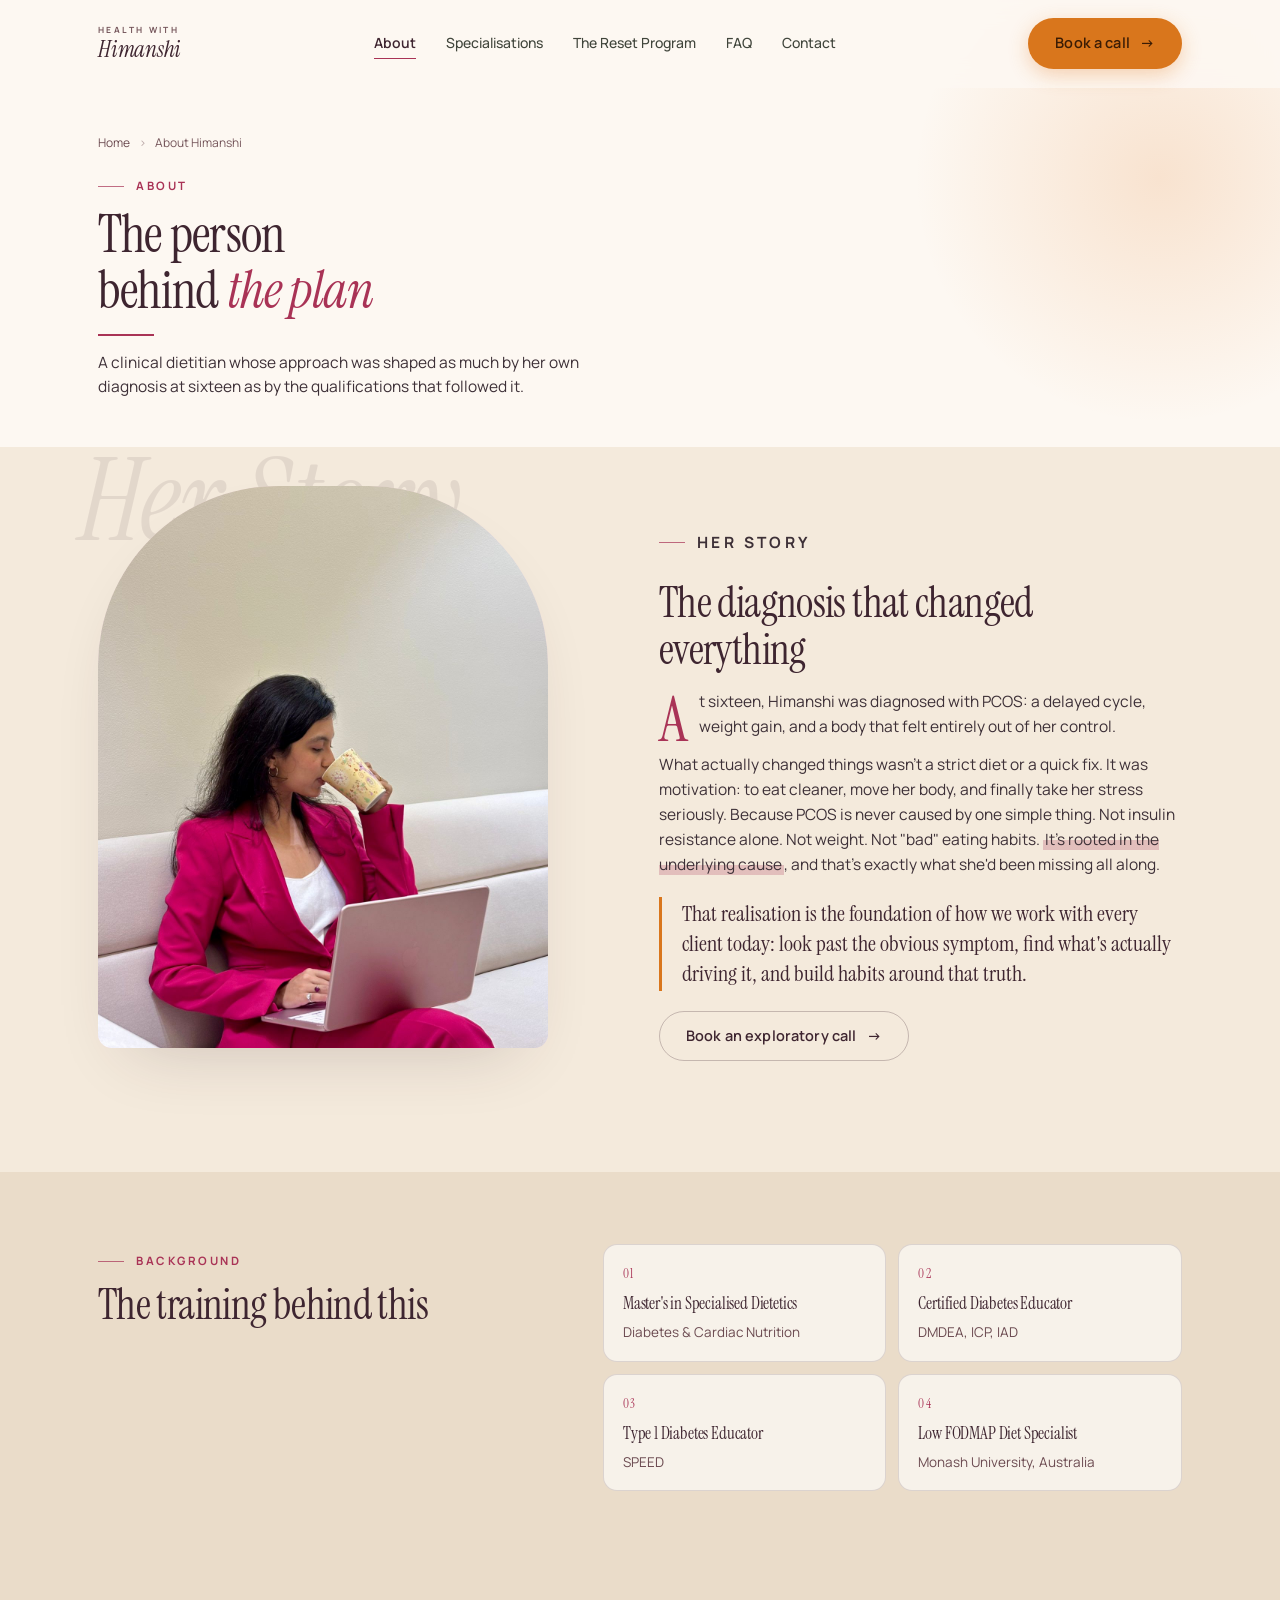
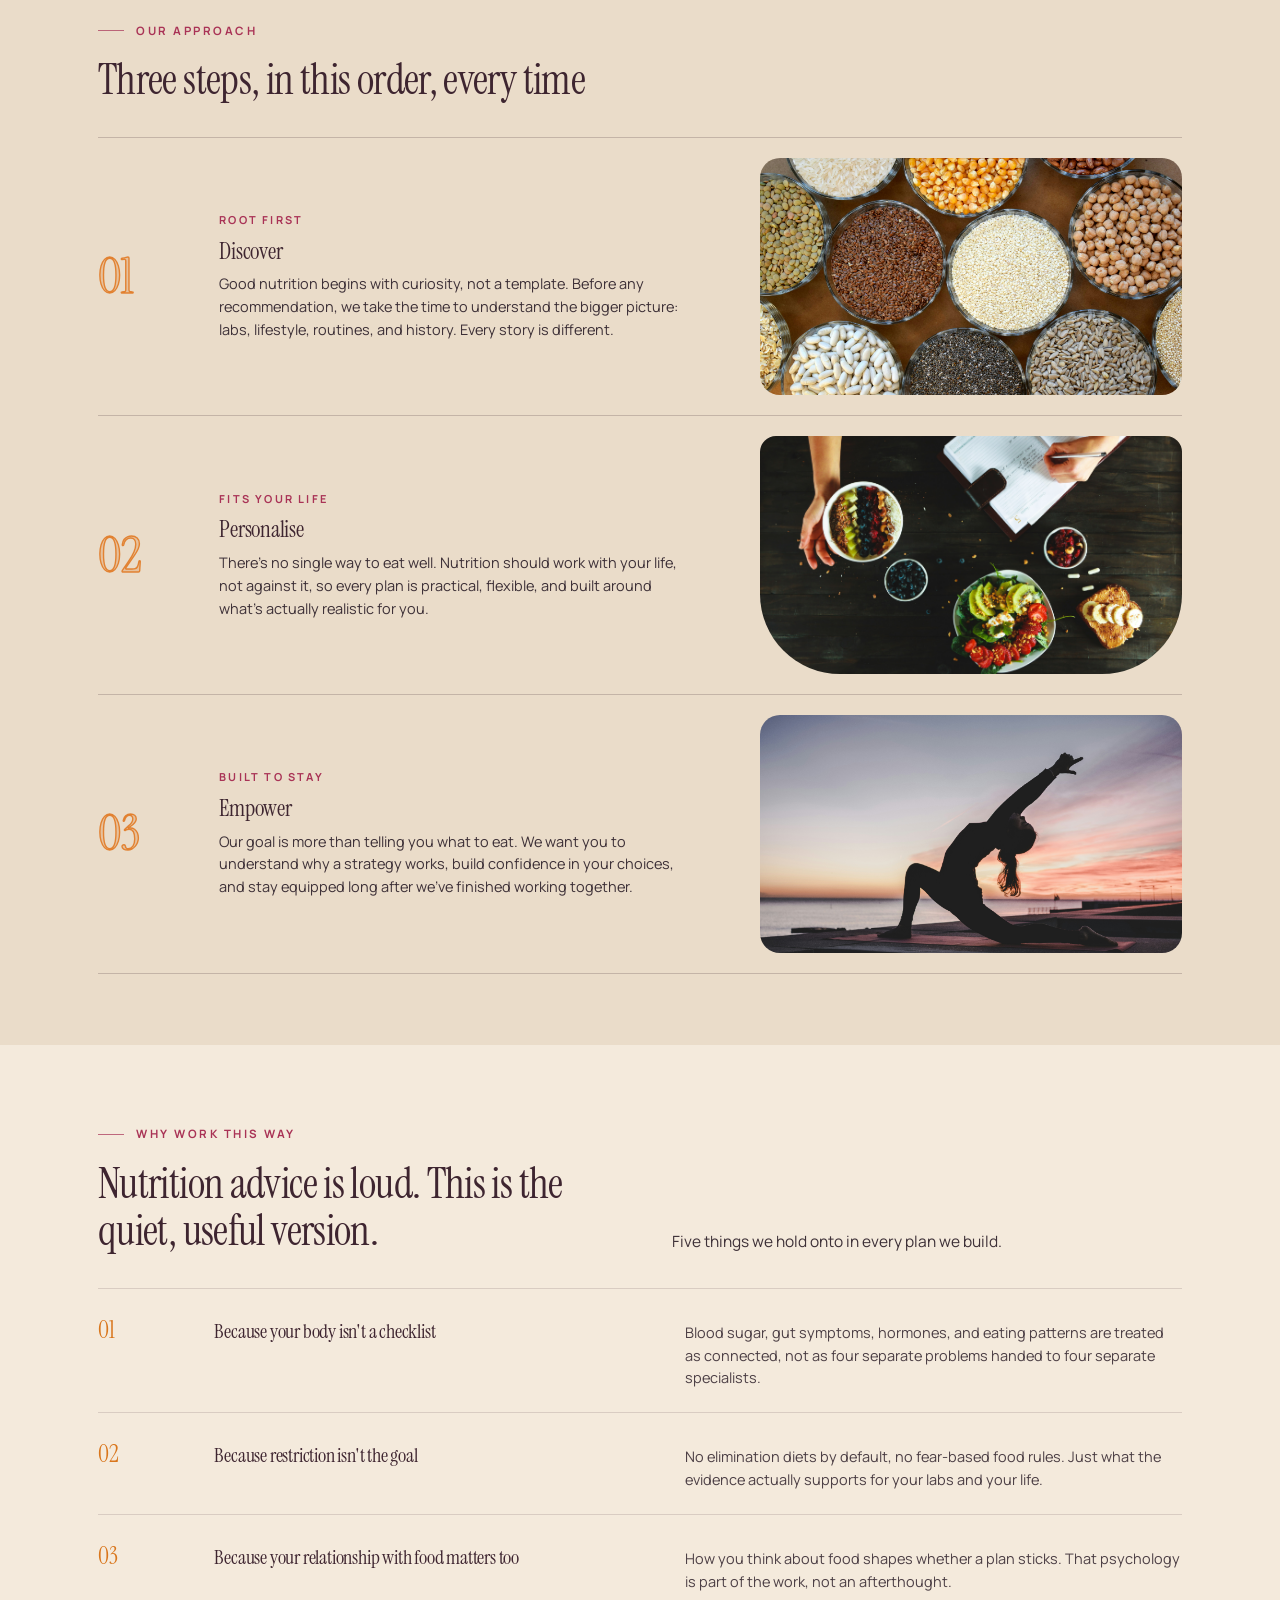
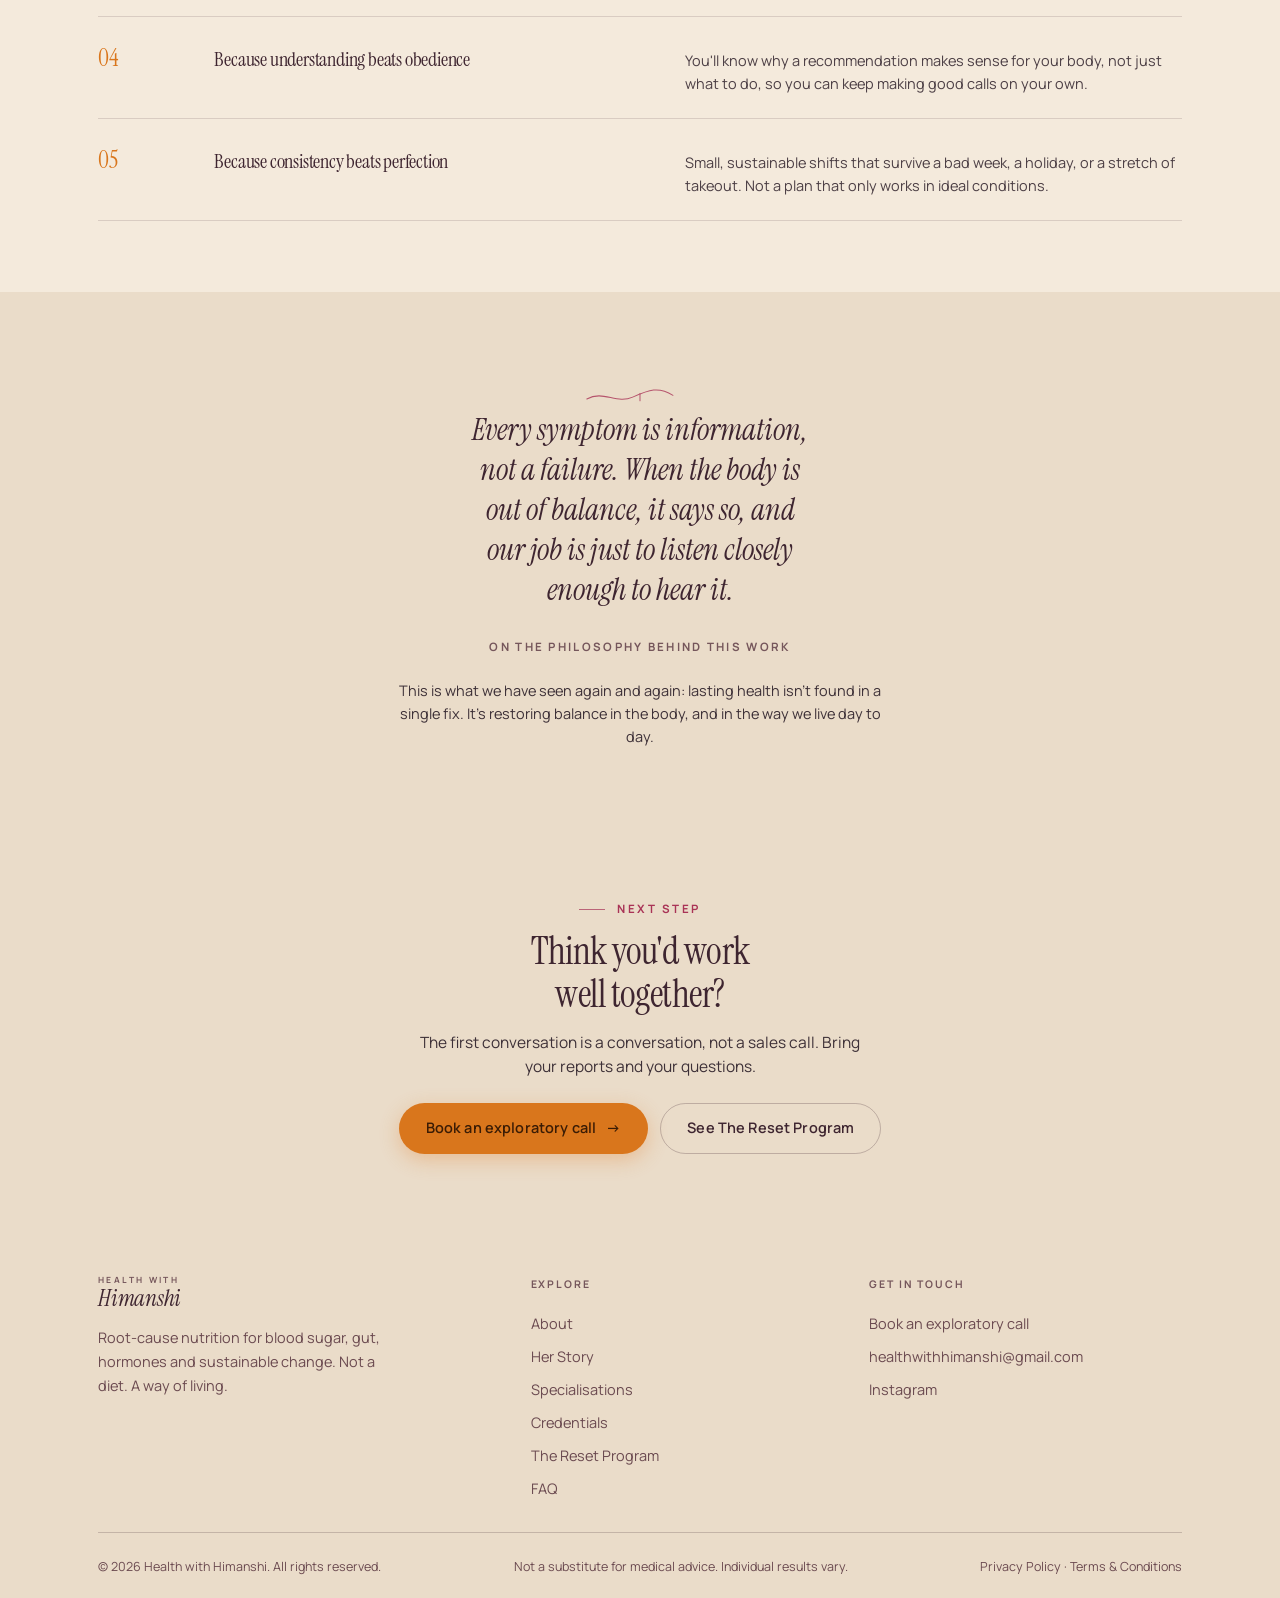
==== commit 2a17b2cd: "Add files via upload" ====
--- a/about.html
+++ b/about.html
@@ -93,6 +93,7 @@
       <a href="about.html" aria-current="page">About</a>
       <a href="specialisations.html">Specialisations</a>
       <a href="programs.html">The Reset Program</a>
+      <a href="faq.html">FAQ</a>
       <a href="contact.html">Contact</a>
     </div>
     <a href="contact.html" class="btn btn-primary nav-cta">Book a call <span class="arw" aria-hidden="true">&#8594;</span></a>
@@ -105,6 +106,7 @@
   <a href="about.html" aria-current="page">About</a>
   <a href="specialisations.html">Specialisations</a>
   <a href="programs.html">The Reset Program</a>
+  <a href="faq.html">FAQ</a>
   <a href="contact.html">Contact</a>
   <a href="contact.html" class="drawer-cta">Get in touch &#8594;</a>
 </div>
@@ -297,6 +299,7 @@
           <a href="specialisations.html">Specialisations</a>
           <a href="about.html#credentials">Credentials</a>
           <a href="programs.html">The Reset Program</a>
+          <a href="faq.html">FAQ</a>
         </nav>
       </div>
       <div>
@@ -305,8 +308,6 @@
           <a href="contact.html">Book an exploratory call</a>
           <a href="mailto:healthwithhimanshi@gmail.com">healthwithhimanshi@gmail.com</a>
           <a href="https://www.instagram.com/p/DcQxlRtiGsH">Instagram</a>
-          <!-- PLACEHOLDER LINK: swap href="#" for the real URL and rename the label, or delete this line -->
-          <a href="#" class="placeholder-link">Website &nbsp;<em style="font-style:normal;opacity:.6">(link to be added)</em></a>
         </nav>
       </div>
     </div>
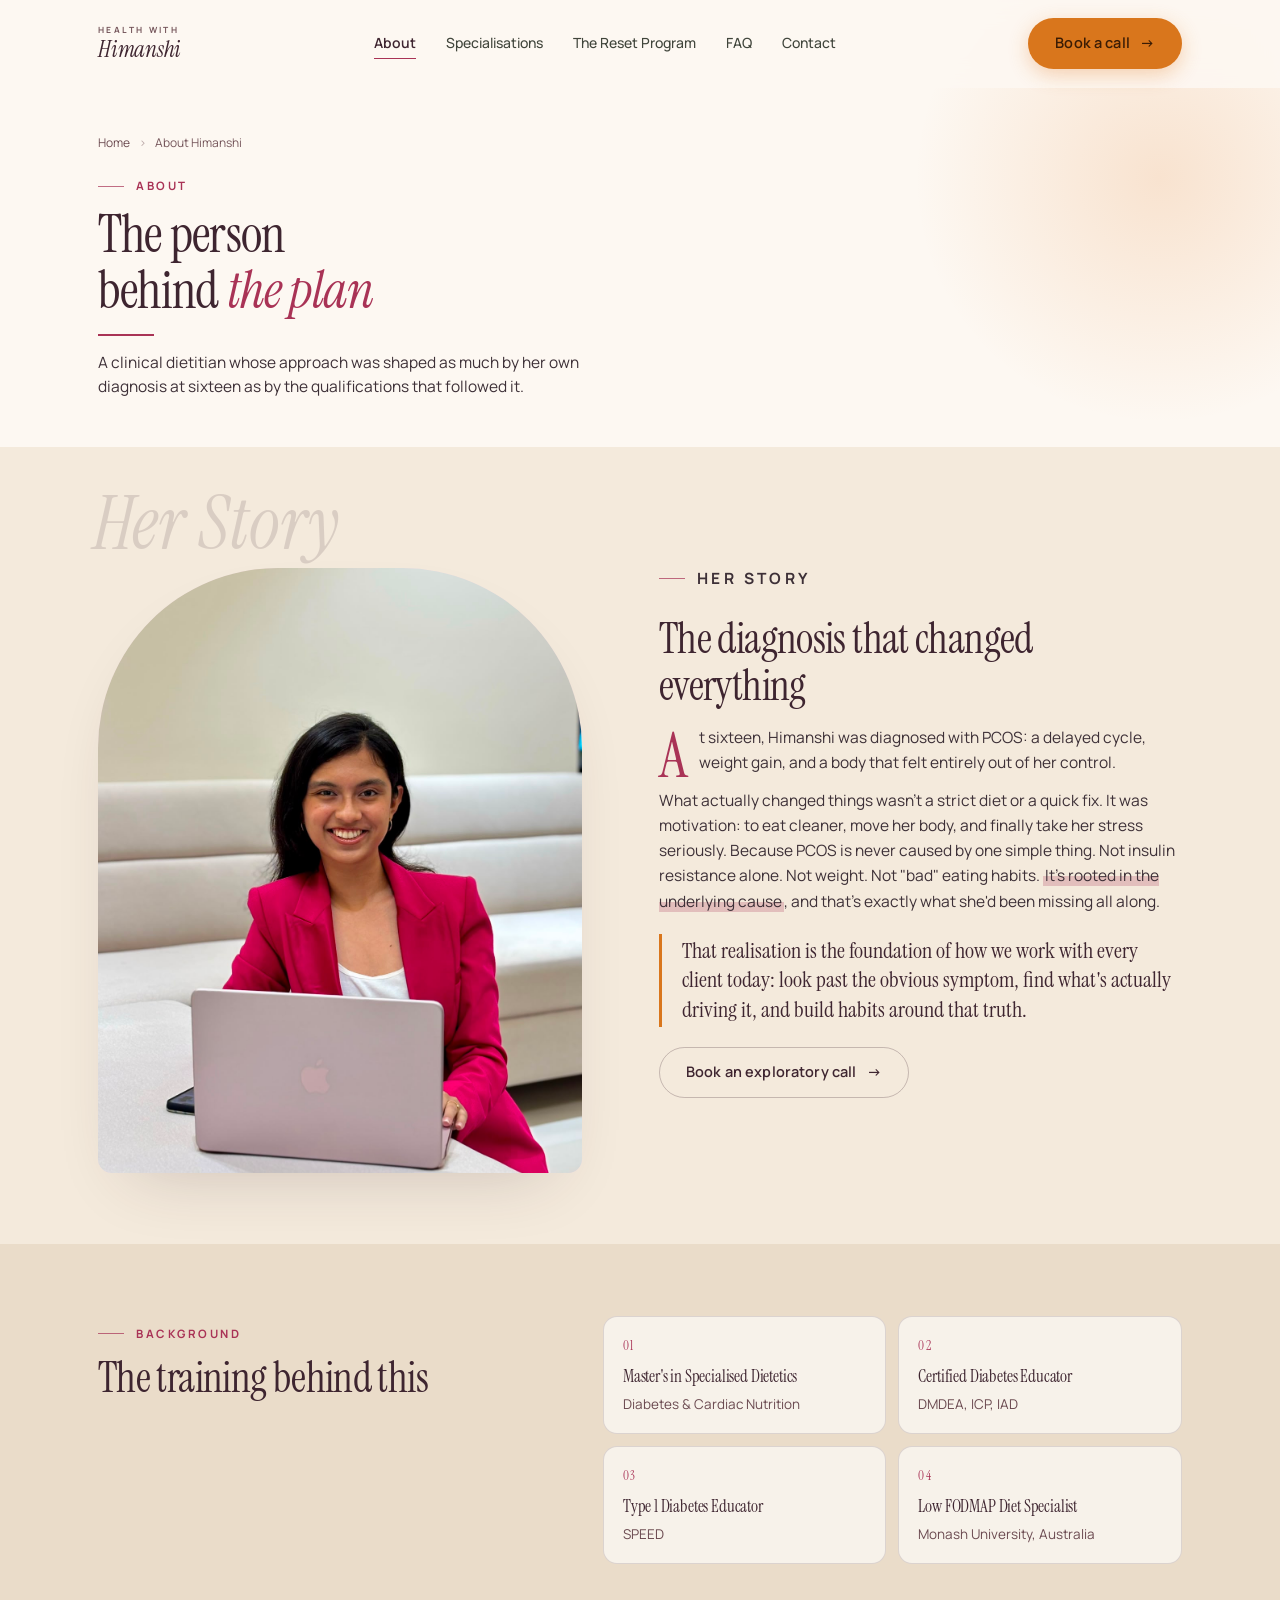
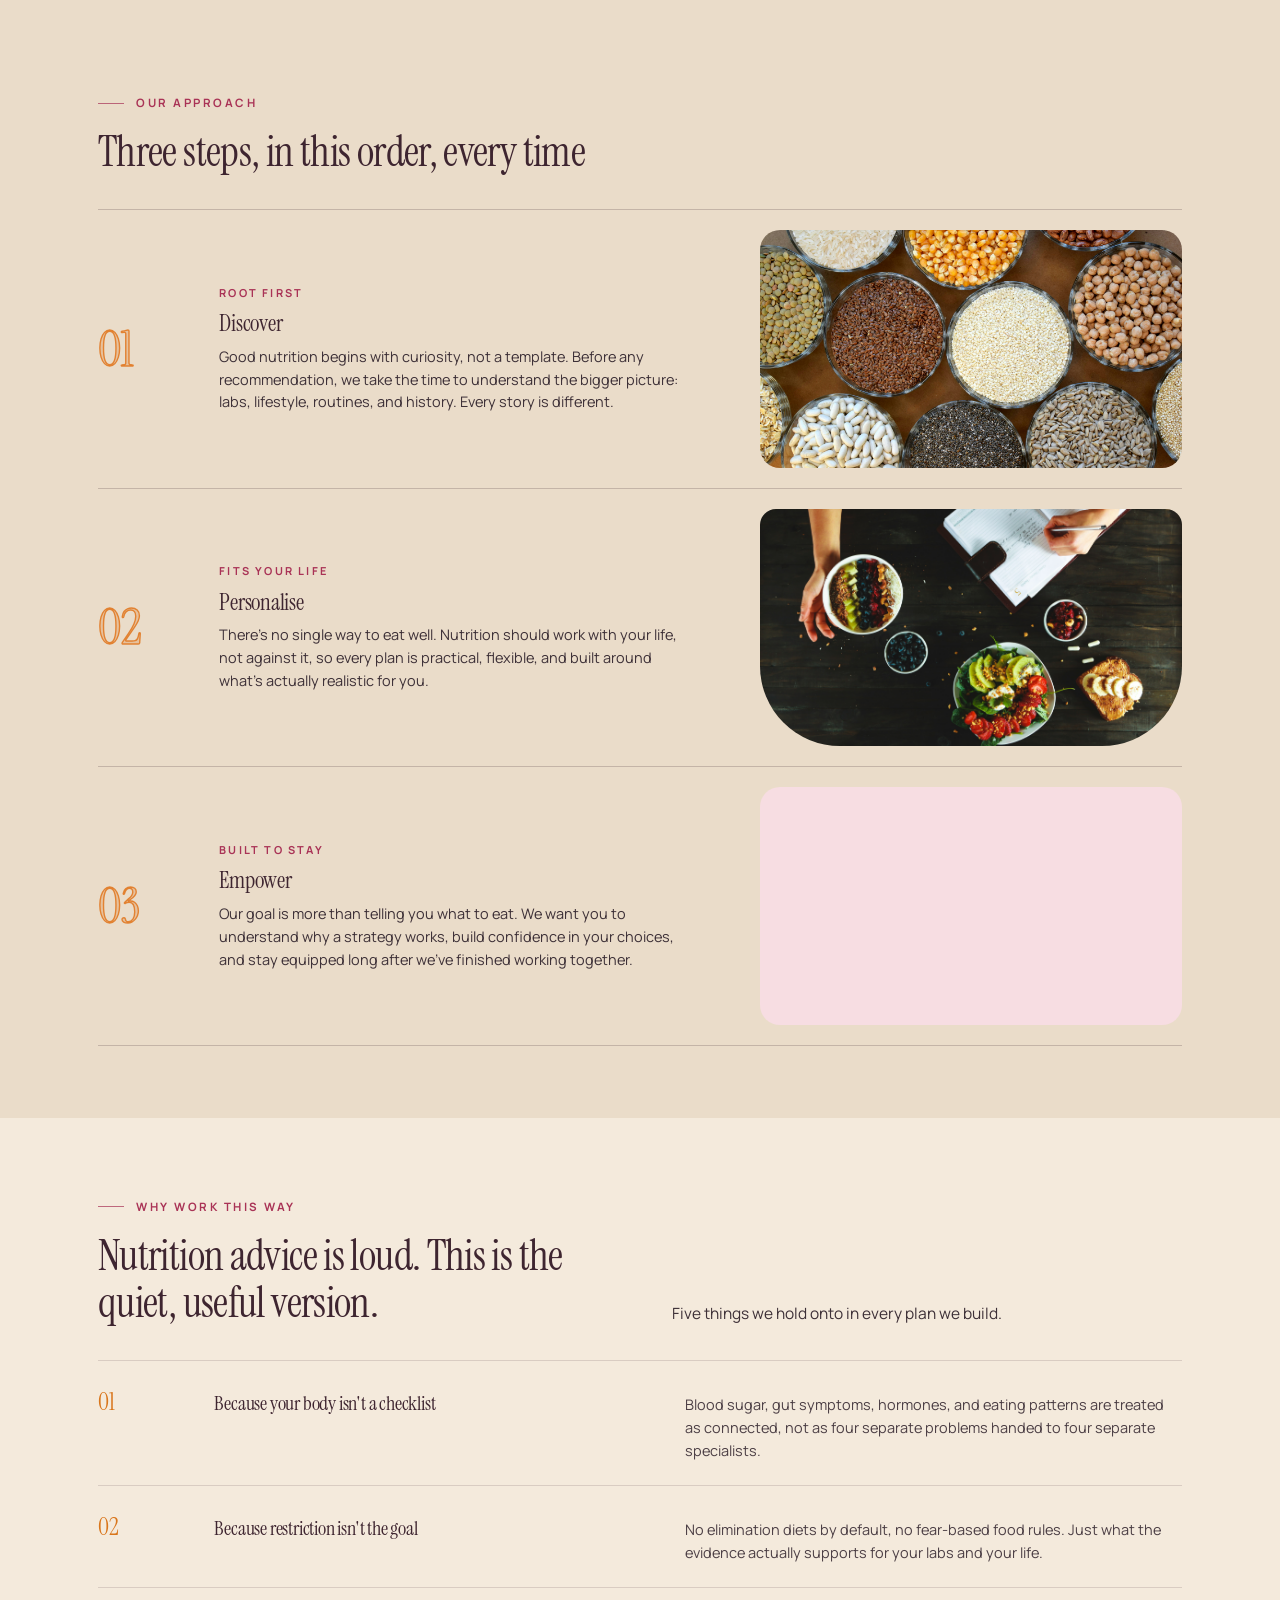
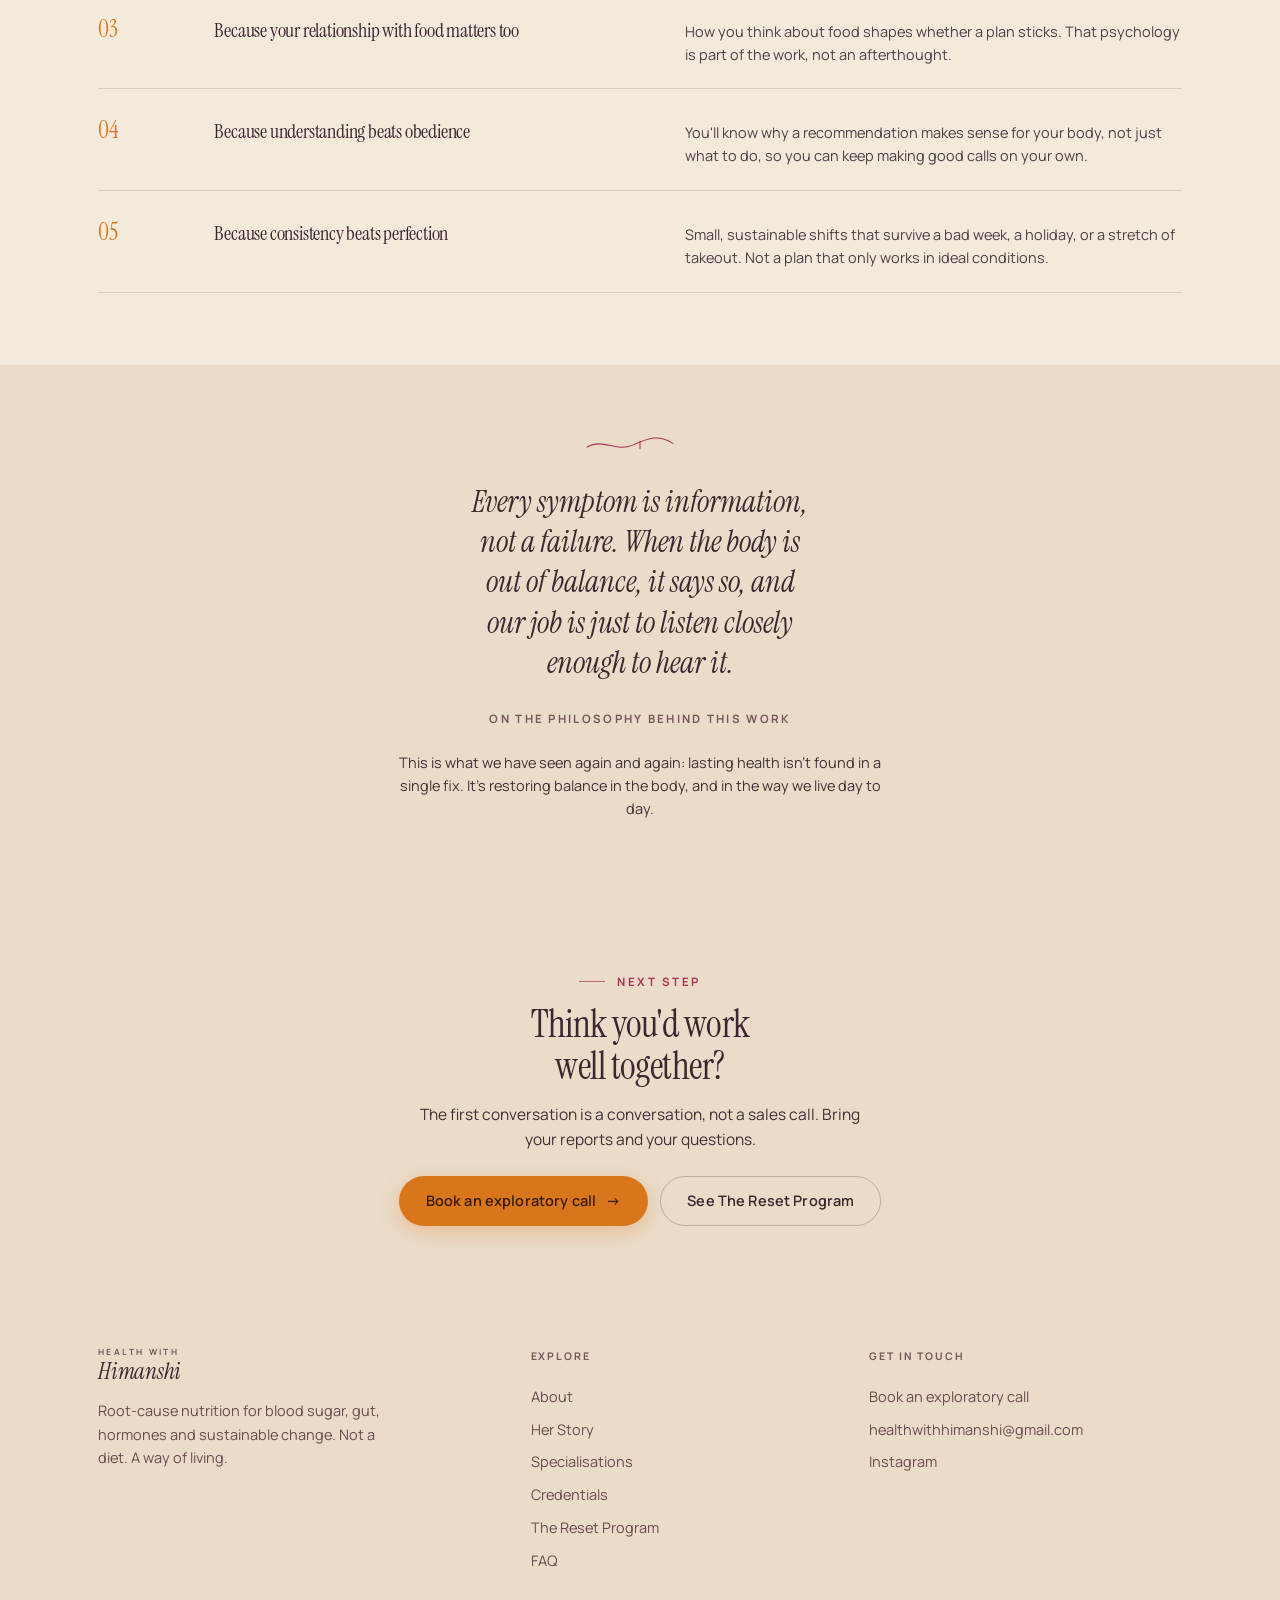
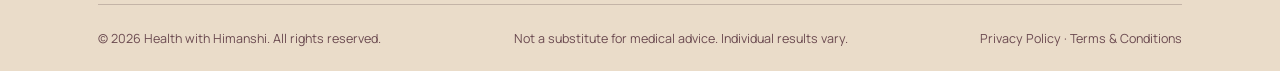
==== commit 608e288e: "Update about.html" ====
--- a/about.html
+++ b/about.html
@@ -45,7 +45,7 @@
   "priceRange": "$$",
   "email": "healthwithhimanshi@gmail.com",
   "sameAs": [
-    "https://www.instagram.com/p/DcQxlRtiGsH"
+    "https://www.instagram.com/_myelysianlife?stkn=MXNjNHN3eTNkZm1lcw%3D%3D&utm_source=qr"
   ],
   "knowsAbout": [
     "Type 2 Diabetes nutrition",
@@ -307,7 +307,7 @@
         <nav aria-label="Contact">
           <a href="contact.html">Book an exploratory call</a>
           <a href="mailto:healthwithhimanshi@gmail.com">healthwithhimanshi@gmail.com</a>
-          <a href="https://www.instagram.com/p/DcQxlRtiGsH">Instagram</a>
+          <a href="https://www.instagram.com/_myelysianlife?stkn=MXNjNHN3eTNkZm1lcw%3D%3D&utm_source=qr">Instagram</a>
         </nav>
       </div>
     </div>
--- a/assets/styles.css
+++ b/assets/styles.css
@@ -166,23 +166,23 @@
   display:flex;flex-direction:column;justify-content:center;gap:6px;
   padding:100px var(--gut) 40px;
   clip-path:circle(0% at calc(100% - 42px) 42px);
-  transition:clip-path .6s cubic-bezier(.65,0,.35,1);
+  transition:clip-path .35s cubic-bezier(.65,0,.35,1);
   pointer-events:none;
 }
 .drawer.open{clip-path:circle(150% at calc(100% - 42px) 42px);pointer-events:auto;}
 .drawer a{
   font-family:'Instrument Serif',serif;font-size:clamp(28px,7vw,40px);color:var(--olive);
   padding:9px 0;border-bottom:1px solid var(--line-light);
-  opacity:0;transform:translateY(14px);transition:opacity .4s ease,transform .4s ease;
+  opacity:0;transform:translateY(10px);transition:opacity .22s ease,transform .22s ease;
 }
 .drawer.open a{opacity:1;transform:none;}
-.drawer.open a:nth-child(1){transition-delay:.16s}
-.drawer.open a:nth-child(2){transition-delay:.21s}
-.drawer.open a:nth-child(3){transition-delay:.26s}
-.drawer.open a:nth-child(4){transition-delay:.31s}
-.drawer.open a:nth-child(5){transition-delay:.36s}
-.drawer.open a:nth-child(6){transition-delay:.41s}
-.drawer.open a:nth-child(7){transition-delay:.46s}
+.drawer.open a:nth-child(1){transition-delay:0.040s}
+.drawer.open a:nth-child(2){transition-delay:0.065s}
+.drawer.open a:nth-child(3){transition-delay:0.090s}
+.drawer.open a:nth-child(4){transition-delay:0.115s}
+.drawer.open a:nth-child(5){transition-delay:0.140s}
+.drawer.open a:nth-child(6){transition-delay:0.165s}
+.drawer.open a:nth-child(7){transition-delay:0.190s}
 .drawer .drawer-cta{
   font-family:'Manrope',sans-serif;font-size:15px;font-weight:600;border:none;
   margin-top:26px;align-self:flex-start;background:var(--accent-ink);color:#FFF6F1;
@@ -193,7 +193,7 @@
    IMAGE FRAMES: the arch is the signature shape
    ============================================================ */
 .frame{position:relative;overflow:hidden;background:var(--blush);isolation:isolate;}
-.frame img{width:100%;height:100%;object-fit:cover;transition:transform 1.1s cubic-bezier(.2,.7,.3,1);}
+.frame img{width:100%;height:100%;object-fit:cover;transition:transform .45s cubic-bezier(.2,.7,.3,1);}
 .frame:hover img{transform:scale(1.045);}
 .frame-arch{border-radius:var(--arch);}
 .frame-soft{border-radius:20px;}
@@ -321,16 +321,18 @@
    ============================================================ */
 .story-grid{display:grid;grid-template-columns:1fr 1.08fr;gap:clamp(36px,6vw,88px);align-items:center;}
 @media(max-width:900px){.story-grid{grid-template-columns:1fr;gap:40px;}}
-.story-media{position:relative;padding-bottom:52px;padding-right:34px;}
+.story-media{position:relative;padding-top:clamp(40px,6.4vw,88px);}
 .story-main{aspect-ratio:4/5;box-shadow:0 30px 70px -34px rgba(62,37,48,.24);}
 .story-sub{
   position:absolute;right:0;bottom:0;width:47%;aspect-ratio:1;z-index:3;
   border:6px solid var(--blush);box-shadow:0 18px 40px -20px rgba(62,37,48,.24);
 }
+/* sits in the padding reserved above the photo, so the frame can't cover it */
 .story-watermark{
   font-family:'Instrument Serif',serif;font-style:italic;
-  font-size:clamp(56px,9vw,120px);line-height:.9;color:var(--olive);opacity:.09;
-  position:absolute;top:-6%;left:-4%;z-index:0;pointer-events:none;user-select:none;
+  font-size:clamp(38px,5.8vw,78px);line-height:1;color:var(--olive);opacity:.14;
+  position:absolute;top:0;left:-1%;z-index:1;
+  white-space:nowrap;pointer-events:none;user-select:none;
 }
 .story-body h2{margin:11px 0 16px;}
 .story-body p{margin-bottom:13px;color:#3D3037;font-size:15.5px;line-height:1.62;}
@@ -422,7 +424,7 @@
 .fcard{
   background:var(--ivory);border:1px solid var(--line);border-radius:18px;
   padding:22px 20px 21px;position:relative;overflow:hidden;
-  transition:transform .4s cubic-bezier(.2,.7,.3,1),box-shadow .4s ease,border-color .4s ease;
+  transition:transform .22s cubic-bezier(.2,.7,.3,1),box-shadow .22s ease,border-color .22s ease;
 }
 .fcard::before{
   content:"";position:absolute;left:0;top:0;height:3px;width:100%;background:var(--accent);
@@ -464,8 +466,8 @@
 .spec-tab:hover{border-color:var(--accent-ink);color:var(--olive);transform:translateY(-1px);}
 .spec-tab[aria-selected="true"]{background:var(--olive);border-color:var(--olive);color:var(--ivory);}
 .spec-panel{display:none;}
-.spec-panel.active{display:block;animation:specIn .5s cubic-bezier(.2,.7,.3,1);}
-@keyframes specIn{from{opacity:0;transform:translateY(14px)}to{opacity:1;transform:none}}
+.spec-panel.active{display:block;animation:specIn .26s cubic-bezier(.2,.7,.3,1);}
+@keyframes specIn{from{opacity:0;transform:translateY(8px)}to{opacity:1;transform:none}}
 .spec-body{
   display:grid;grid-template-columns:1fr 1fr;gap:clamp(24px,3.4vw,52px);
   background:#fff;border:1px solid var(--line);border-radius:24px;
@@ -536,7 +538,7 @@
 .why-row{
   display:grid;grid-template-columns:78px 1fr 1.15fr;gap:clamp(18px,3vw,44px);
   padding:clamp(15px,2vw,22px) 0;border-top:1px solid var(--line);align-items:baseline;
-  transition:padding-left .45s cubic-bezier(.2,.7,.3,1);
+  transition:padding-left .25s cubic-bezier(.2,.7,.3,1);
 }
 .why-row:last-child{border-bottom:1px solid var(--line);}
 .why-row:hover{padding-left:10px;}
@@ -660,9 +662,9 @@
 body{padding-bottom:0;}
 @media(max-width:899px){body.has-cta{padding-bottom:74px;}}
 /* ---------- scroll reveal ---------- */
-.rv{opacity:0;transform:translateY(24px);transition:opacity .8s cubic-bezier(.2,.7,.3,1),transform .8s cubic-bezier(.2,.7,.3,1);}
+.rv{opacity:0;transform:translateY(12px);transition:opacity .38s cubic-bezier(.2,.7,.3,1),transform .38s cubic-bezier(.2,.7,.3,1);}
 .rv.in{opacity:1;transform:none;}
-.rv-d1{transition-delay:.09s}.rv-d2{transition-delay:.18s}.rv-d3{transition-delay:.27s}.rv-d4{transition-delay:.36s}
+.rv-d1{transition-delay:.04s}.rv-d2{transition-delay:.08s}.rv-d3{transition-delay:.12s}.rv-d4{transition-delay:.16s}
 @media(prefers-reduced-motion:reduce){
   html{scroll-behavior:auto;}
   *,*::before,*::after{animation-duration:.001ms!important;animation-iteration-count:1!important;transition-duration:.001ms!important;}
@@ -699,7 +701,7 @@
   display:flex;flex-direction:column;gap:9px;
   background:var(--ivory);border:1px solid var(--line);border-radius:16px;
   padding:20px 18px;position:relative;overflow:hidden;
-  transition:transform .35s cubic-bezier(.2,.7,.3,1),box-shadow .35s ease,border-color .35s ease;
+  transition:transform .22s cubic-bezier(.2,.7,.3,1),box-shadow .22s ease,border-color .22s ease;
 }
 .pick::before{
   content:"";position:absolute;left:0;top:0;height:3px;width:100%;background:var(--accent);
@@ -735,8 +737,8 @@
 .prose p,.prose li{font-size:15px;line-height:1.7;color:#3D3037;}
 .prose p{margin-bottom:13px;}
 .prose ul{margin:0 0 15px 0;display:flex;flex-direction:column;gap:8px;}
-.prose li{list-style:none;display:flex;gap:11px;align-items:flex-start;}
-.prose li::before{content:"";flex-shrink:0;width:6px;height:6px;border-radius:50%;background:var(--accent-ink);opacity:.6;margin-top:9px;}
+.prose li{list-style:none;display:block;position:relative;padding-left:19px;}
+.prose li::before{content:"";position:absolute;left:0;top:10px;width:6px;height:6px;border-radius:50%;background:var(--accent-ink);opacity:.6;}
 .prose a{color:var(--accent-ink);font-weight:600;text-decoration:underline;text-underline-offset:3px;}
 .prose .updated{font-size:12.5px;color:var(--olive-soft);margin-bottom:26px;}
 .prose .callout{
@@ -750,3 +752,76 @@
   font-size:14px;font-weight:600;
 }
 .skip:focus{left:0;}
+/* placeholder links: visibly "not wired up yet" so they aren't mistaken for live links */
+.placeholder-link{border-style:dashed!important;opacity:.75;}
+.socials a.placeholder-link svg{stroke:var(--olive-mid);}
+footer .placeholder-link{opacity:.6;}
+
+/* contact portrait doubles as the Instagram link */
+.insta-card{display:block;aspect-ratio:1;position:relative;cursor:pointer;}
+.insta-card .insta-badge{
+  position:absolute;left:12px;right:12px;bottom:12px;z-index:2;
+  display:flex;align-items:center;justify-content:center;gap:9px;
+  background:rgba(253,248,242,.94);backdrop-filter:blur(6px);
+  border-radius:100px;padding:10px 16px;
+  font-size:13px;font-weight:600;color:var(--olive);
+  opacity:0;transform:translateY(8px);
+  transition:opacity .22s ease,transform .22s ease;
+}
+.insta-card .insta-badge svg{width:16px;height:16px;fill:none;stroke:var(--accent-ink);stroke-width:1.6;flex-shrink:0;}
+.insta-card:hover .insta-badge,.insta-card:focus-visible .insta-badge{opacity:1;transform:none;}
+@media(hover:none){.insta-card .insta-badge{opacity:1;transform:none;}}
+/* ============================================================
+   FAQ — native <details>, no JavaScript
+   ============================================================ */
+.faq-group{margin-bottom:clamp(28px,4vw,44px);}
+.faq-group:last-of-type{margin-bottom:0;}
+.faq-group h2{font-size:clamp(20px,2.4vw,26px);margin-bottom:6px;}
+.qa{border-bottom:1px solid var(--line);}
+.qa summary{
+  display:flex;align-items:flex-start;justify-content:space-between;gap:18px;
+  padding:17px 0;cursor:pointer;list-style:none;
+  font-size:16px;font-weight:600;color:var(--olive);line-height:1.42;
+  transition:color .2s ease;
+}
+.qa summary::-webkit-details-marker{display:none;}
+.qa summary:hover{color:var(--accent-ink);}
+.qa .chev{
+  flex-shrink:0;width:17px;height:17px;position:relative;margin-top:4px;
+  transition:transform .22s cubic-bezier(.2,.7,.3,1);
+}
+.qa .chev::before,.qa .chev::after{
+  content:"";position:absolute;background:var(--accent-ink);border-radius:2px;
+}
+.qa .chev::before{left:0;top:7.5px;width:17px;height:2px;}
+.qa .chev::after{left:7.5px;top:0;width:2px;height:17px;transition:opacity .22s ease;}
+.qa[open] .chev{transform:rotate(90deg);}
+.qa[open] .chev::after{opacity:0;}
+.qa .ans{padding:0 0 18px;max-width:66ch;}
+.qa .ans p{font-size:15px;line-height:1.66;color:#3D3037;margin:0;}
+.qa[open] .ans{animation:qaIn .22s ease;}
+@keyframes qaIn{from{opacity:0;transform:translateY(-4px)}to{opacity:1;transform:none}}
+.faq-foot{
+  margin-top:clamp(26px,3.4vw,38px);padding-top:22px;border-top:1px solid var(--line);
+  font-size:14.5px;color:var(--olive-mid);
+}
+.faq-foot a{color:var(--accent-ink);font-weight:600;text-decoration:underline;text-underline-offset:3px;}
+@media(prefers-reduced-motion:reduce){.qa[open] .ans{animation:none;}.qa .chev{transition:none;}}
+
+/* three real reviews of differing length read better as equal cards */
+.testi-grid.equal{grid-template-columns:repeat(3,1fr);}
+@media(max-width:900px){.testi-grid.equal{grid-template-columns:1fr;}}
+.testi-grid.equal .testi{background:var(--ivory);border:1px solid var(--line);}
+.testi-grid.equal .testi:nth-child(2){background:var(--clay);border-color:transparent;}
+.testi-grid.equal .testi p{font-size:14.5px;line-height:1.6;color:#352A30;}
+.testi-grid.equal .qmark{
+  font-family:'Instrument Serif',serif;font-size:56px;line-height:.4;
+  color:var(--accent-ink);opacity:.5;display:block;height:.3em;margin-bottom:14px;
+}
+/* numbered clauses on the legal pages */
+.prose h2 .n{
+  display:block;font-family:'Manrope',sans-serif;font-size:11px;font-weight:700;
+  letter-spacing:.18em;text-transform:uppercase;color:var(--accent-ink);
+  margin-bottom:7px;
+}
+.prose h2[id]{scroll-margin-top:clamp(76px,9vw,104px);}
